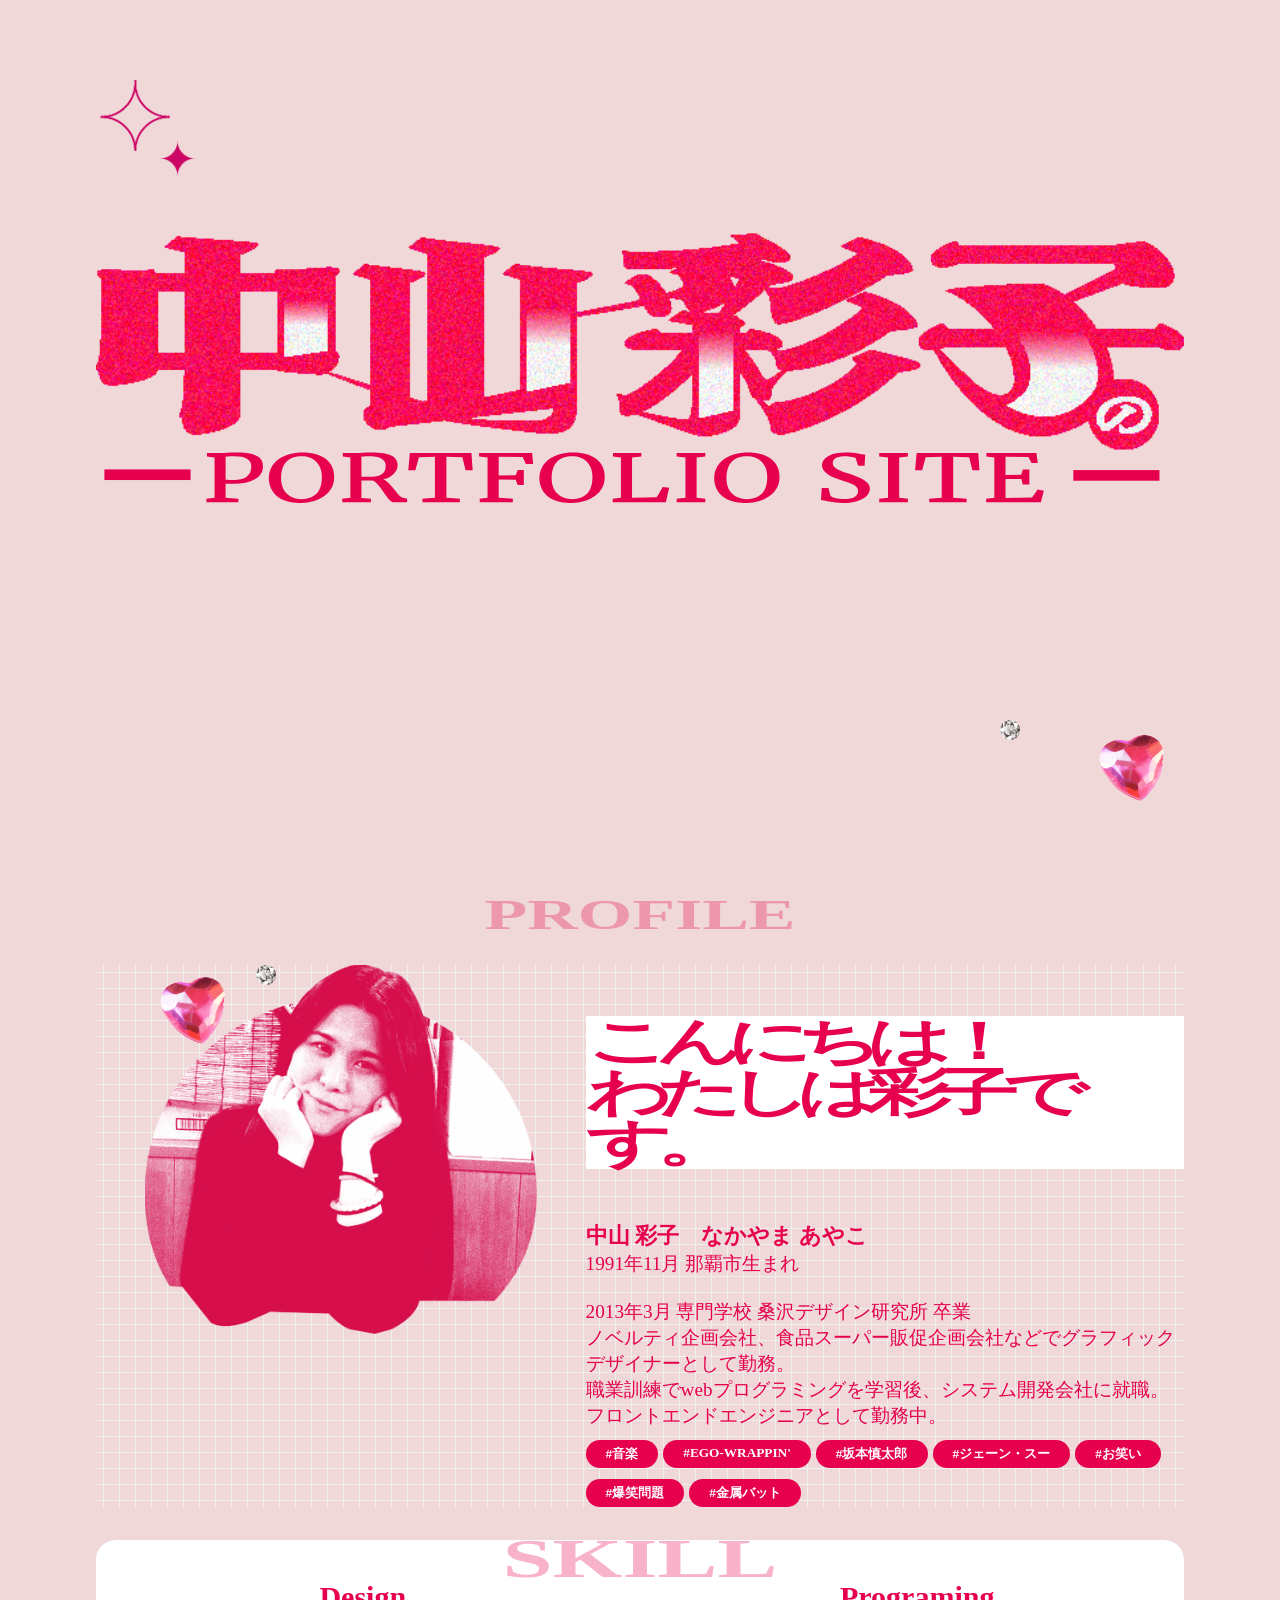
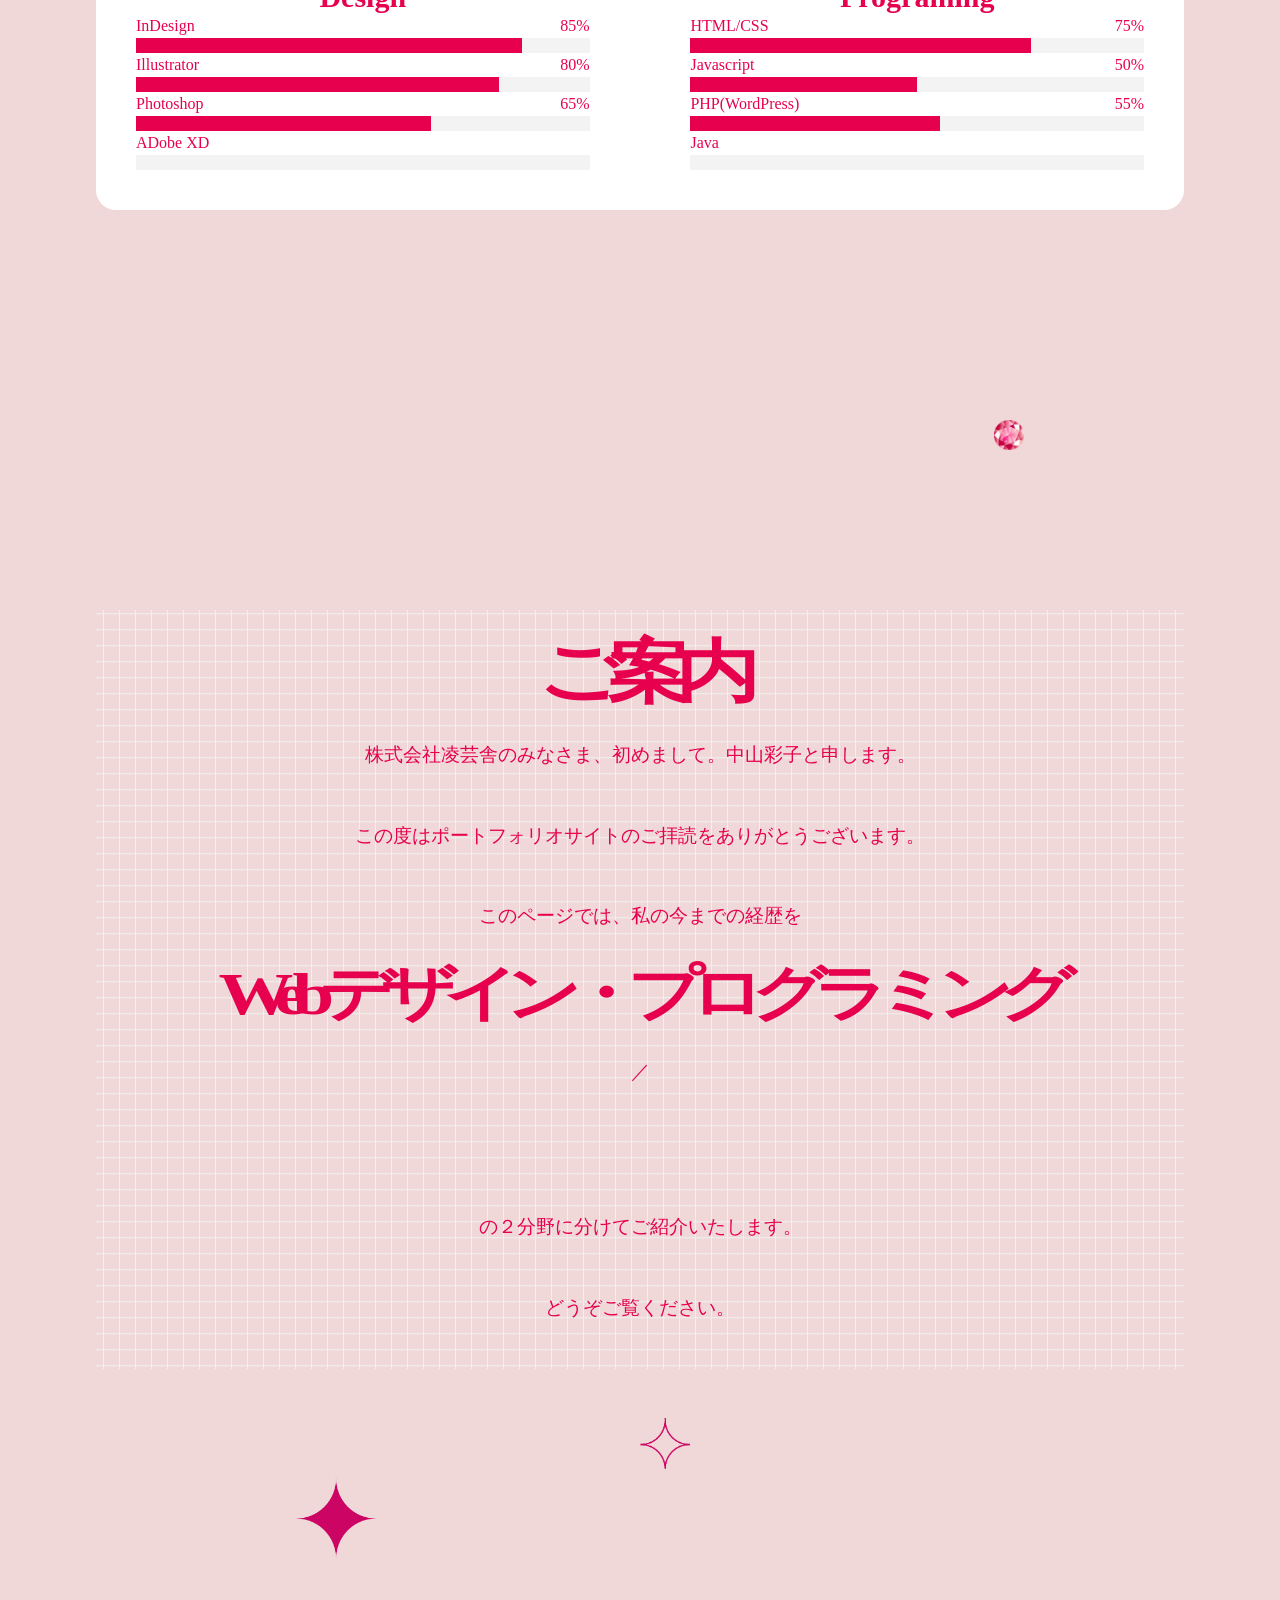
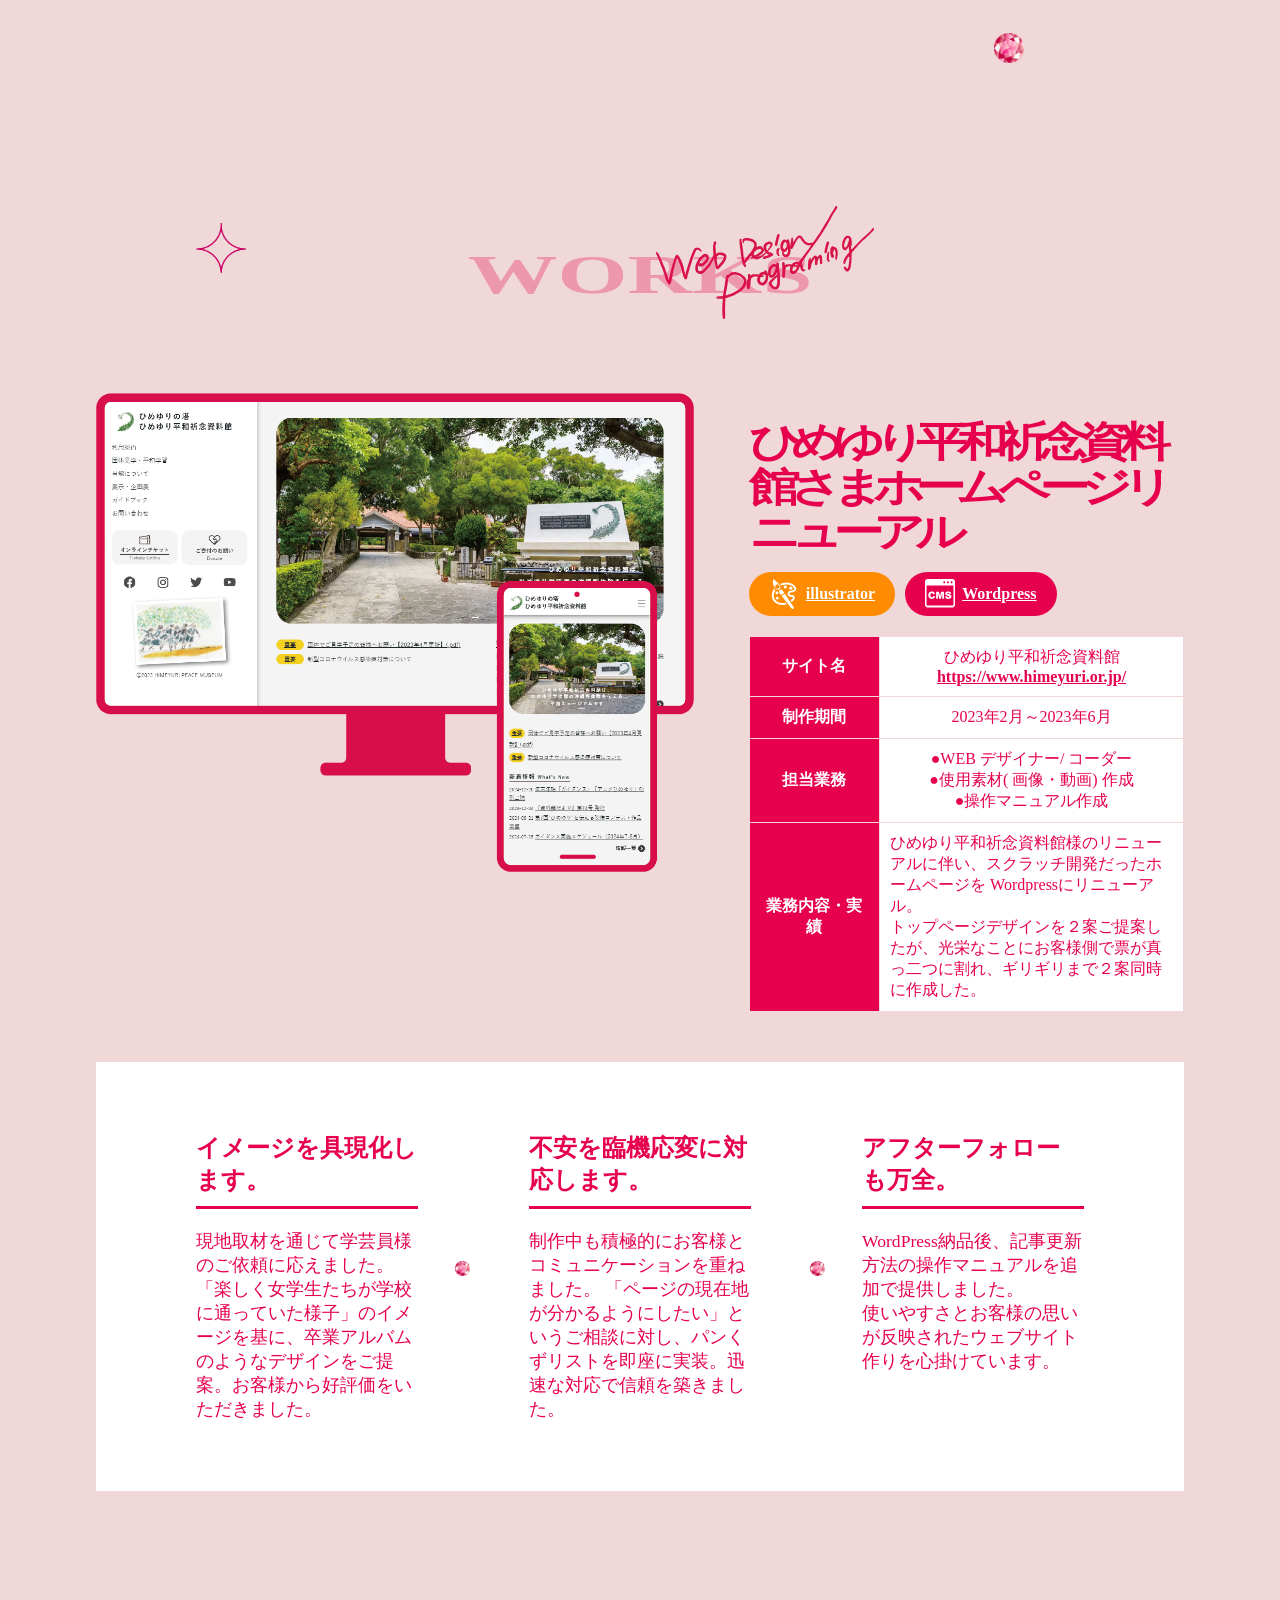
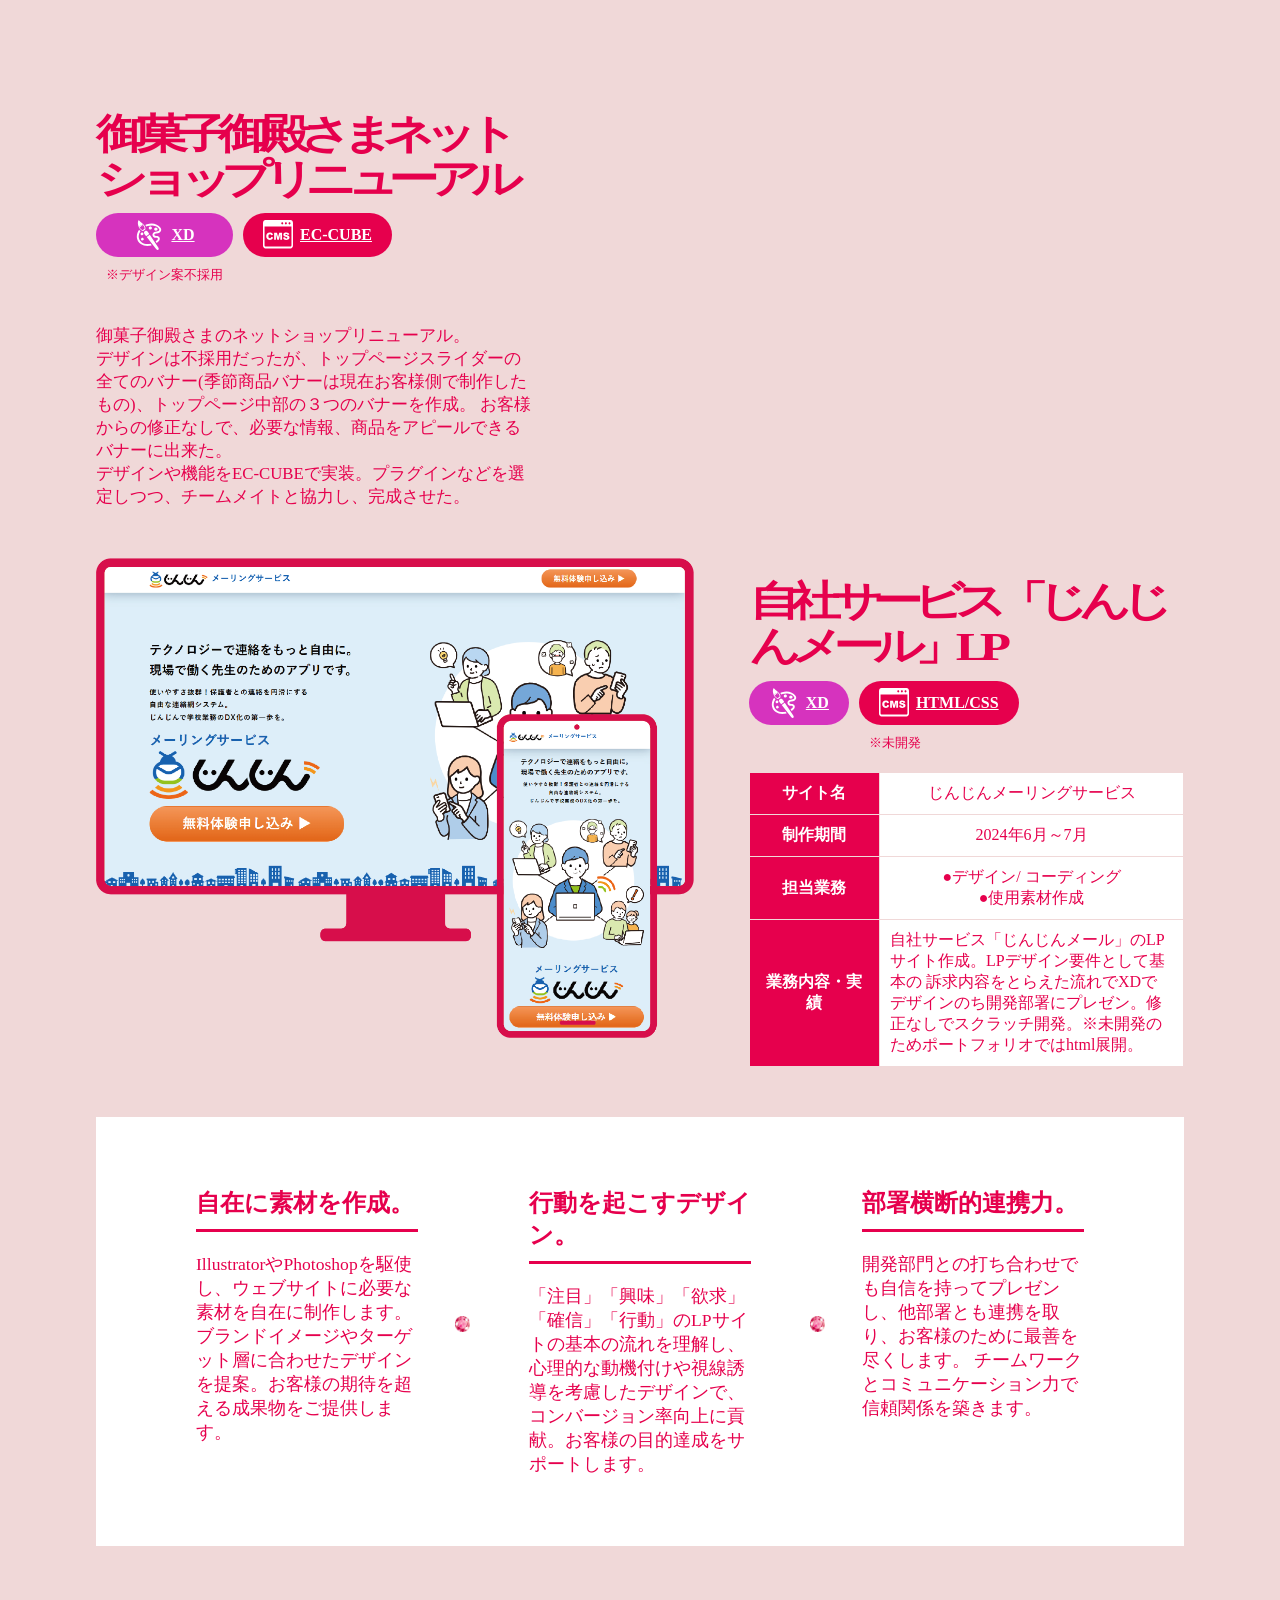
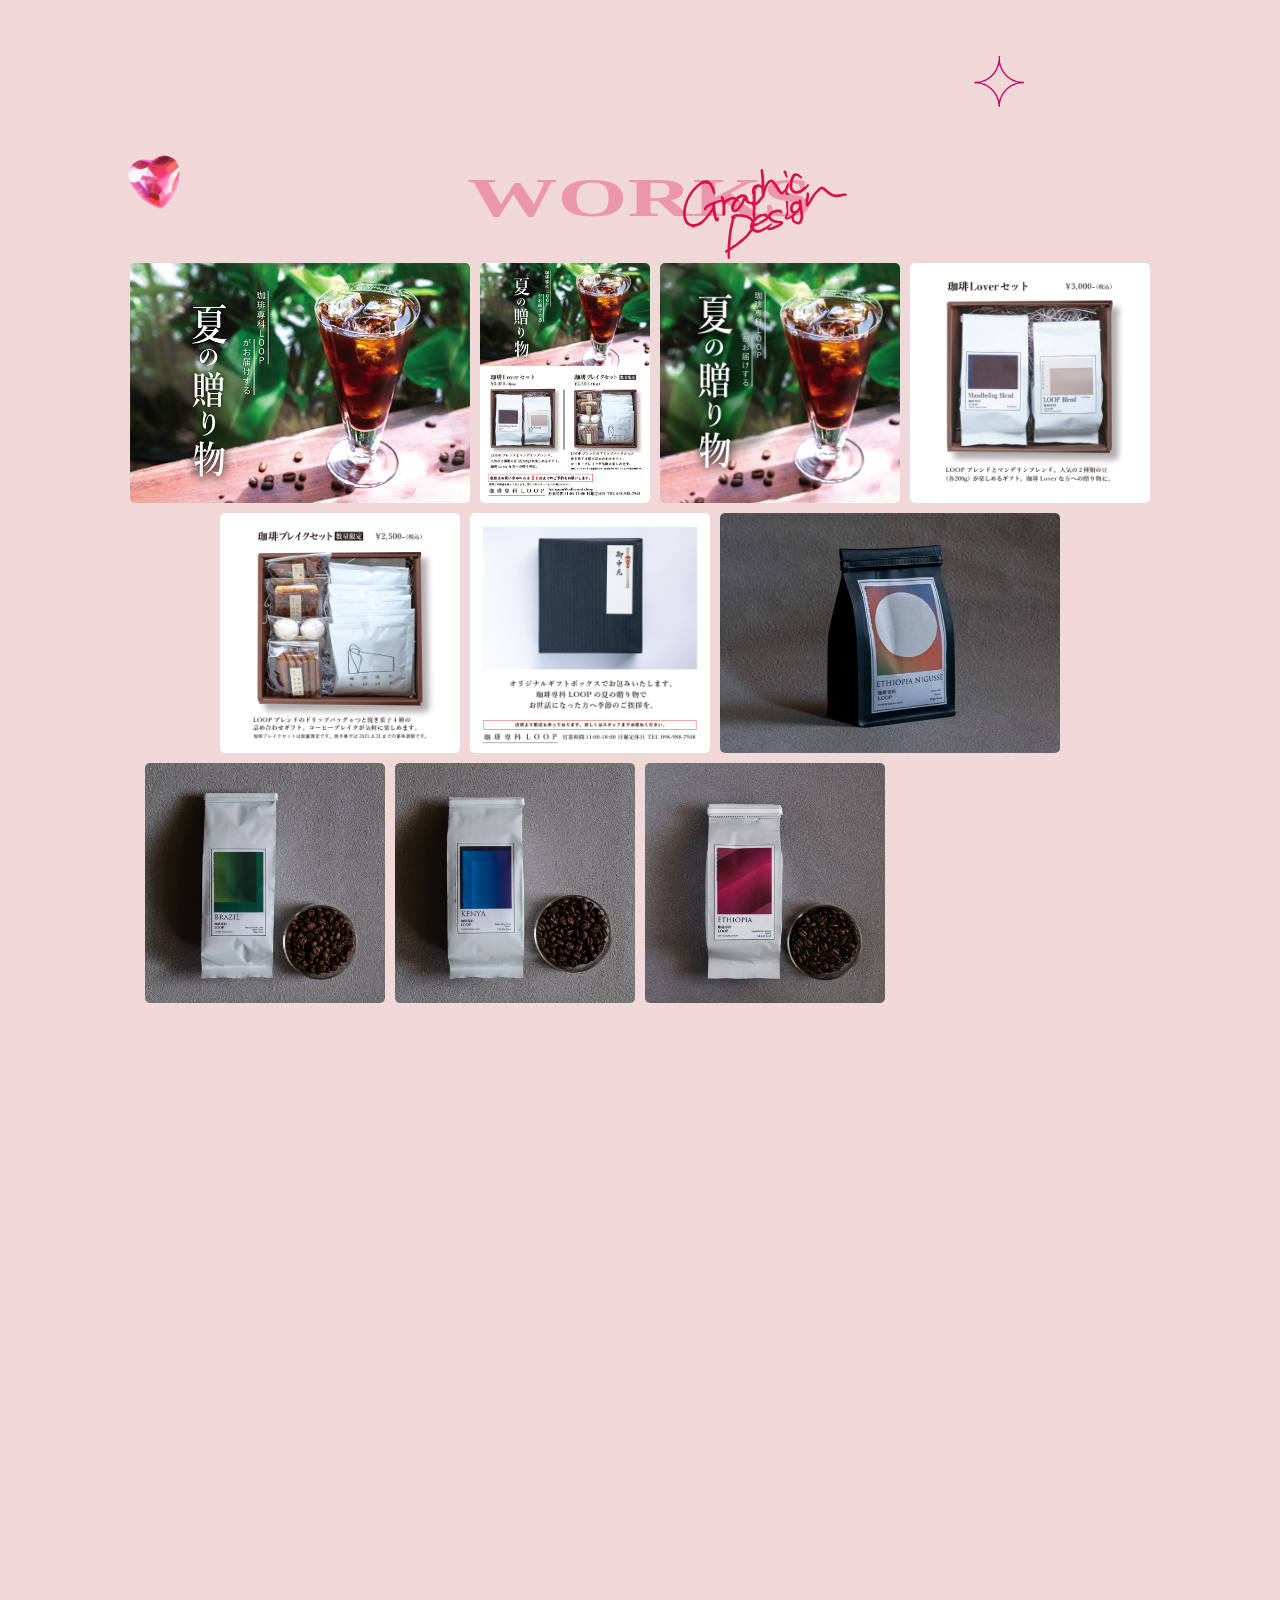
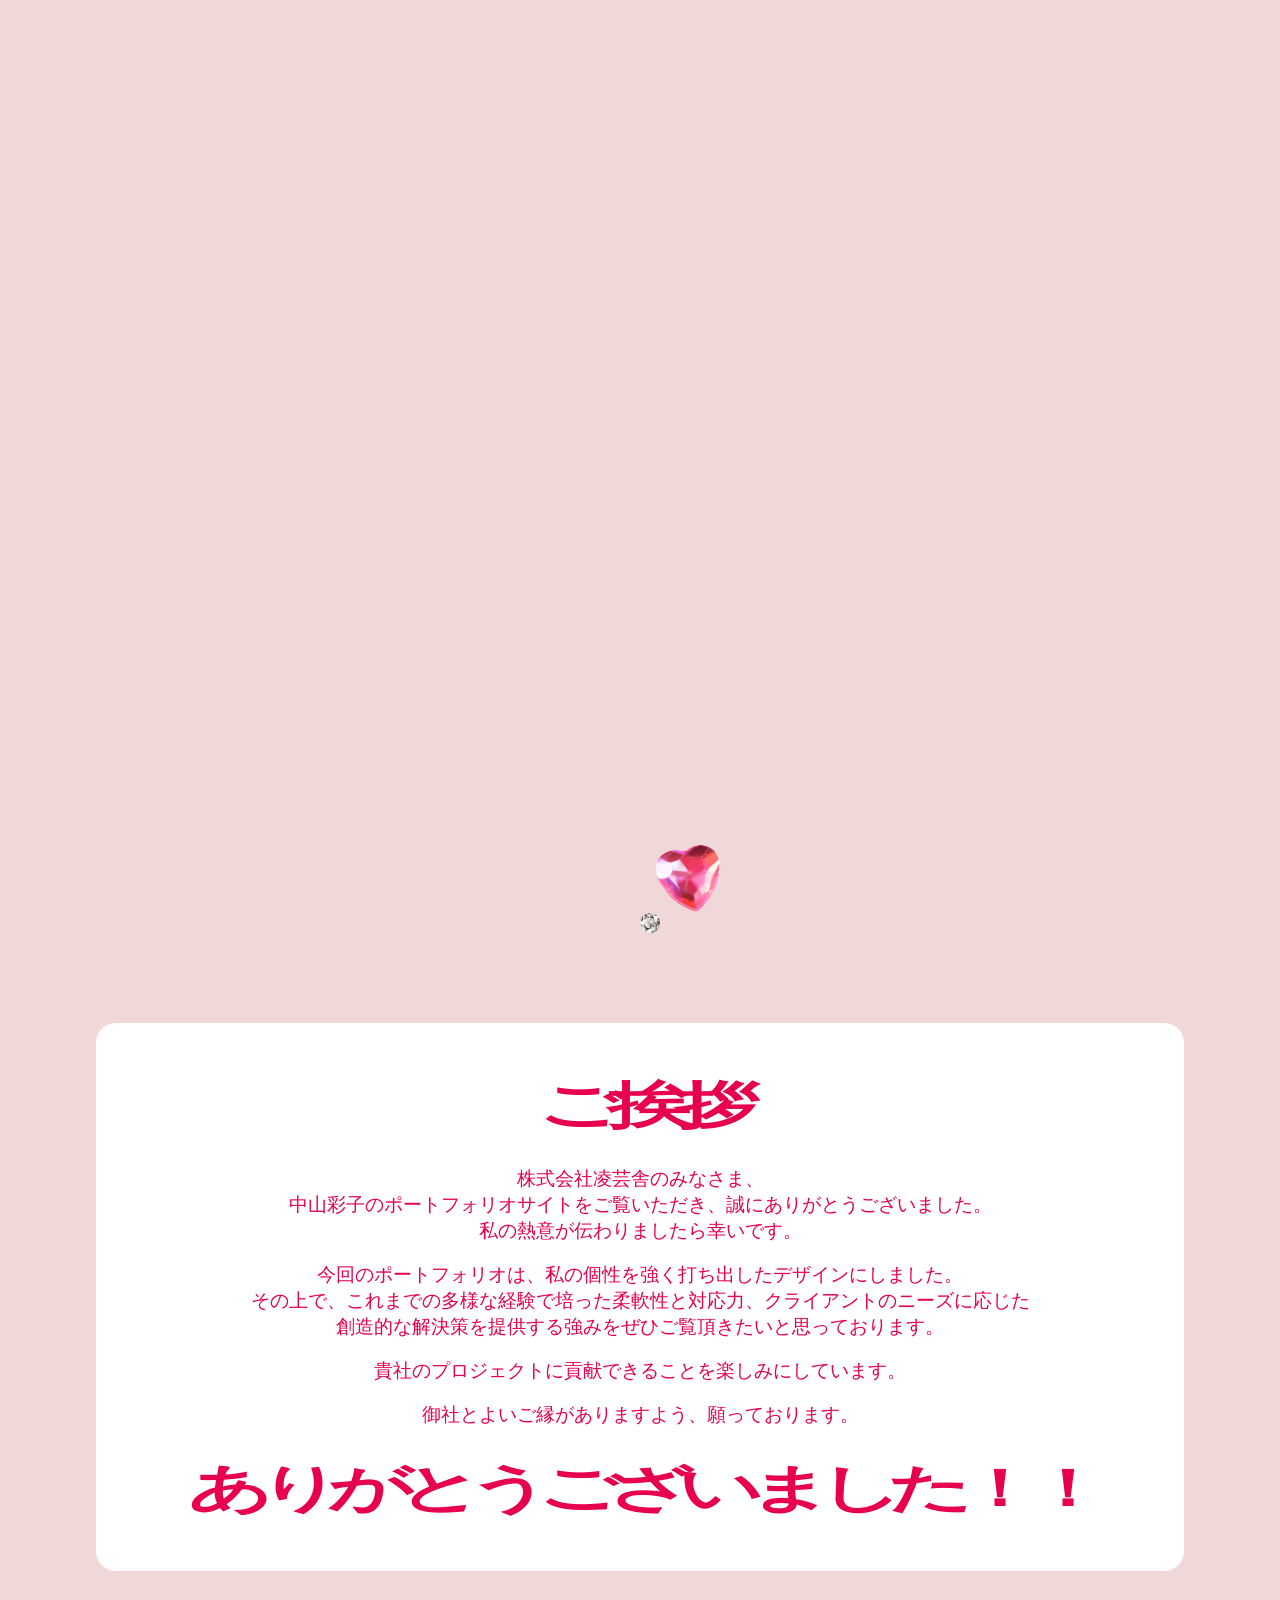
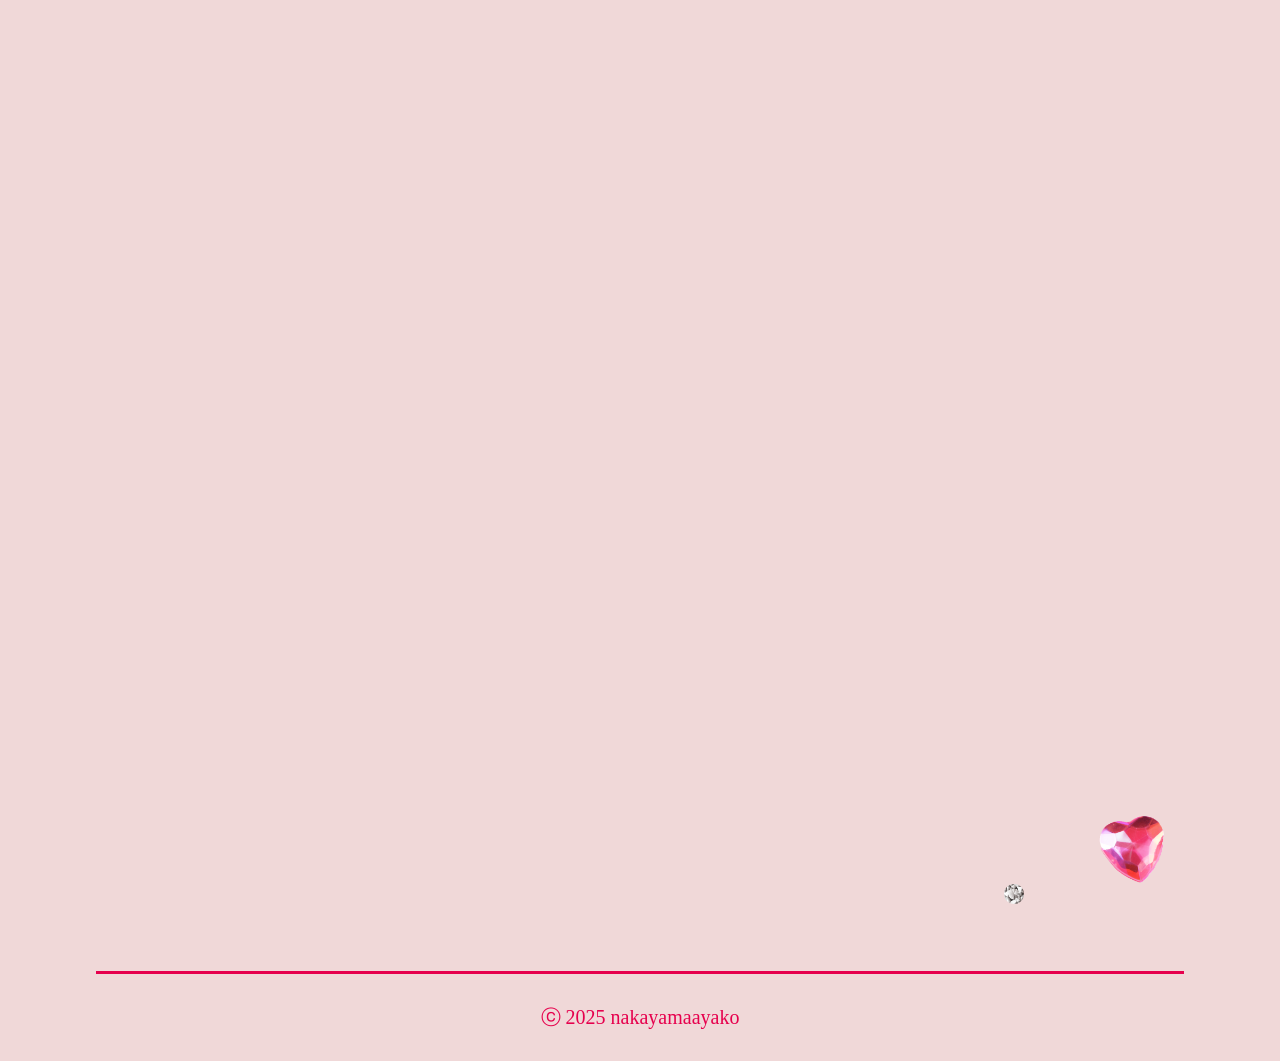
==== index.html @ b1993e31 "Merge branch 'main' of https://github.com/nakayamaayako-net/nakayamaayako-net.github.io" ====
<!DOCTYPE html>
<html lang="ja">
    <head>
        <meta charset="utf-8">
        <title>nakayamaayako's portfolio site | TOP</title>
        <meta name="viewport" content="width=device-width, initial-scale=1.0">
        <meta name="robots" content="noindex,nofollow">
        <link rel="icon" href="img/favicon.ico">
        <link rel="stylesheet" href="css/style.css">
        <link rel="stylesheet" href="https://cdn.jsdelivr.net/npm/swiper@11/swiper-bundle.min.css">
    </head>
    <body>
        <div id="hamburger" class="hamburger">
            <span style="margin-top:6px;"></span>
            <span></span>
            <span></span>
        </div>
        <nav id="menu-sp" class="menu-sp">
            <ul class="tall">
                <li>TOP</li>
                <li>経歴</li>
                <li>実績</li>
                <p>※リンク無効ですあああ</p>
            </ul>
        </nav>
        <header class="logo">
            <h1>
                <a href="index.html">
                    <img class="pc" src="img/logo.svg" alt="Logo">
                    <img class="sp" src="img/logo-sp.svg" alt="Logo SP">
                </a>
            </h1>
            
        </header>

        <main>
            <div class="top" style="display: flex; justify-content: flex-end;">
                <img class="ki4" src="img/kira-4.png" style="width: 70px; top: 80px; left: 100px;">
                <img class="ki3" src="img/kira-3.png" style="width: 35px; top: 140px; left: 160px;">
                <img class="ki1" src="img/heart.png" style="width: 100px; bottom: 90px;　transform: rotate(40deg);">
                <img class="ki2" src="img/kira-1.png" style="width: 20px; right: 260px; bottom: 160px;">
            </div>
            <div>
                <nav>
                    <ul class="menu pc">
                        <div>
                            <li>
                                <a href="https://nakayamaayako-net.github.io/nakayamaayako-net.resume.github.io/">
                                    <!-- <span class="d-top wide">トップ</span> -->
                                    <img class="d-logo" style="width:125.73px;" src="img/logo.svg" alt="Logo">
                                </a>
                            </li>
                        </div>
                        <!-- <div class="tall">
                            <li><a href="#profile">経歴</a></li>
                            <li><a href="works.html">実績</a></li>
                        </div> -->
                    </ul>
                </nav>
                <div id="profile" ></div>
            </div>
            <h3 class="wide pro" style="margin-top: 100px; font-size:70px;">PROFILE</h3>
            <div class="profile frame-in" style="margin-top: 80px;">
                <div class="pr-l" style="text-align: center;">
                    <img class="ki1" src="img/heart.png" style="width: 100px; top: 0;">
                    <img class="ki2" src="img/kira-1.png" style="width: 20px; top: 0; left: 160px;">
                    <img src="img/profile.svg" style="width: 80%;">
                </div>
                <div class="pr-r">
                    <h2 class="wide" style="background:#FFF;">こんにちは！<br>わたしは彩子です。</h2>
                    <div style="font-size: 120%;">
                        <h3>中山 彩子　なかやま あやこ</h3>
                        <p>1991年11月 那覇市生まれ</p>
                        <br>
                        <p>2013年3月 専門学校 桑沢デザイン研究所 卒業</p>
                        <p>ノベルティ企画会社、食品スーパー販促企画会社などでグラフィックデザイナーとして勤務。</p>
                        <p>職業訓練でwebプログラミングを学習後、システム開発会社に就職。
                            <br>フロントエンドエンジニアとして勤務中。</p>
                    </div>
                    <div class="tags">
                        <h5>#音楽</h5><h5>#EGO-WRAPPIN'</h5><h5>#坂本慎太郎</h5><h5>#ジェーン・スー</h5><h5>#お笑い</h5><h5>#爆笑問題</h5><h5>#金属バット</h5>
                    </div>
                </div>
            </div>
            <div class="skill frame-in">
                <h3 class="wide">SKILL</h3>
                <div class="kl-wrap">    
                    <div class="kl-l">
                        <h4>Design</h4>
                        <div class="skills" data-proficiency="85">
                            <div class="skill-info">
                              <p class="skill-name">InDesign</p>
                          
                              <p class="skill-percentage">
                                <span class="countup"></span>%
                              </p>
                            </div>
                          
                            <div class="skill-bar-container">
                              <div class="skill-bar"></div>
                            </div>
                        </div>
                        <div class="skills" data-proficiency="80">
                            <div class="skill-info">
                              <p class="skill-name">Illustrator</p>
                          
                              <p class="skill-percentage">
                                <span class="countup"></span>%
                              </p>
                            </div>
                          
                            <div class="skill-bar-container">
                              <div class="skill-bar"></div>
                            </div>
                        </div>
                        <div class="skills" data-proficiency="65">
                            <div class="skill-info">
                              <p class="skill-name">Photoshop</p>
                          
                              <p class="skill-percentage">
                                <span class="countup"></span>%
                              </p>
                            </div>
                          
                            <div class="skill-bar-container">
                              <div class="skill-bar"></div>
                            </div>
                        </div>
                        <div class="skills" data-proficiency="50">
                            <div class="skill-info">
                              <p class="skill-name">ADobe XD</p>
                          
                              <p class="skill-percentage">
                                <span class="countup"></span>%
                              </p>
                            </div>
                          
                            <div class="skill-bar-container">
                              <div class="skill-bar"></div>
                            </div>
                        </div>
                    </div>
                    <div class="kl-r">
                        <h4>Programing</h4>
                        <div class="skills" data-proficiency="75">
                            <div class="skill-info">
                              <p class="skill-name">HTML/CSS</p>
                          
                              <p class="skill-percentage">
                                <span class="countup"></span>%
                              </p>
                            </div>
                          
                            <div class="skill-bar-container">
                              <div class="skill-bar"></div>
                            </div>
                        </div>
                        <div class="skills" data-proficiency="50">
                            <div class="skill-info">
                              <p class="skill-name">Javascript</p>
                          
                              <p class="skill-percentage">
                                <span class="countup"></span>%
                              </p>
                            </div>
                          
                            <div class="skill-bar-container">
                              <div class="skill-bar"></div>
                            </div>
                        </div>
                        <div class="skills" data-proficiency="55">
                            <div class="skill-info">
                              <p class="skill-name">PHP(WordPress)</p>
                          
                              <p class="skill-percentage">
                                <span class="countup"></span>%
                              </p>
                            </div>
                          
                            <div class="skill-bar-container">
                              <div class="skill-bar"></div>
                            </div>
                        </div>
                        <div class="skills" data-proficiency="40">
                            <div class="skill-info">
                              <p class="skill-name">Java</p>
                          
                              <p class="skill-percentage">
                                <span class="countup"></span>%
                              </p>
                            </div>
                          
                            <div class="skill-bar-container">
                              <div class="skill-bar"></div>
                            </div>
                        </div>
                    </div>
                </div>
            </div>

            

            <div id="hello" class="hello frame-in" style="margin-bottom: 800px;">
              <img class="ki4" src="img/kira-4.png" style="width: 50px; bottom: -100px;">
              <img class="ki3" src="img/kira-3.png" style="width: 80px; bottom: -190px; left: 200px;">
              <img class="ki2" src="img/kira-2.png" style="width: 30px; top: -190px; right: 160px;">
              
                <h2 class="wide frame-in" style="transform: scale(1, 0.8);">ご案内</h2>
                <div class="frame-in">
                  <p>株式会社凌芸舎のみなさま、初めまして。中山彩子と申します。</p>
                  <p>この度はポートフォリオサイトのご拝読をありがとうございます。</p>
                </div>
                  <p>このページでは、私の今までの経歴を</p>

                  <h2 class="wide mini frame-in" style="transform: scale(1, 0.8);">Webデザイン・プログラミング</h2>
                <p>／</p>
                  <h2 class="wide mini frame-in" style="transform: scale(1, 0.8);">グラフィックデザイン</h2>
                <p>の２分野に分けてご紹介いたします。</p>
                <p></p>どうぞご覧ください。</p>
            </div>

            <iframe width="1920" height="1080" src="https://xd.adobe.com/embed/d6a602dd-3897-441b-ae93-aa86c4a50443-83f5/" frameborder="0" allowfullscreen></iframe>

            
            <div id="works" class="works">
              <div class="frame-in" style="text-align: center;">
                <img class="ki4" src="img/kira-4.png" style="width: 50px; top: 0; left: 100px;">
                <img class="ki2" src="img/kira-2.png" style="width: 30px; top: -190px; right: 160px;">
                  <h3 class="wide">WORKS</h3>
                  <img class="cat1" style="margin-top: -50px; margin-left: 250px; width: 20%;" src="img/cat-1.svg">
              </div>

                      <div class="tab__panel">
                        <div class="tab__panel-box tab__panel-box001 is-show" data-panel="01" style="margin-top:70px;">
                          <a href="https://www.himeyuri.or.jp/" target="_blank" class=""><img src="img/works1.png"></a>
                          <div class="tab__panel-text frame-in">
                            
                            <div class="w-cat-wrap">
                              <h4>ひめゆり平和祈念資料館さま<br class="sp">ホームページリニューアル</h4>
                              <div style="margin-bottom:20px;">
                                <div style="margin-right: 10px;">
<!--                                   <p>デザイン</p> -->
                                  <a href="img/himeyuri_nakayama.pdf" class="w-cat des ils" target="_blank"><img src="img/design.svg" style="width: 30px;">illustrator</a>
                                </div>
                                <div>
<!--                                   <p>CMS</p> -->
                                  <a href="https://www.himeyuri.or.jp/" target="_blank" class="w-cat cms wor"><img src="img/cms.svg" style="width: 30px;">Wordpress</a>
                                </div>
                              </div>
                            </div>
                              <table>
                                <tr>
                                  <th>サイト名</th>
                                  <td>ひめゆり平和祈念資料館<br><a href="https://www.himeyuri.or.jp/">https://www.himeyuri.or.jp/</a></td>
                                </tr>
                                <tr>
                                  <th>制作期間</th>
                                  <td>2023年2月～2023年6月</td>
                                </tr>
                                <tr>
                                  <th>担当業務</th>
                                  <td>●WEB デザイナー/ コーダー<br>
                                  ●使用素材( 画像・動画) 作成<br>
                                      ●操作マニュアル作成
                                  </td>
                                </tr>
                                <tr>
                                  <th>業務内容・実績</th>
                                  <td style="text-align: left;">ひめゆり平和祈念資料館様のリニューアルに伴い、スクラッチ開発だったホームページを
                                    Wordpressにリニューアル。<br>
                                    トップページデザインを２案ご提案したが、光栄なことにお客様側で票が真っ二つに割れ、ギリギリまで２案同時に作成した。
                                  </td>
                                </tr>
                              </table>
                          </div>
                        </div>
                        <div class="works-boxies">
                          <div class="works-box">
                            <!-- <video src="img/himeyuri-mv.mp4" style="width: 100%;" controls></video> -->
                            <h5>イメージを具現化します。</h5>
                            <p>現地取材を通じて学芸員様のご依頼に応えました。
                                「楽しく女学生たちが学校に通っていた様子」のイメージを基に、卒業アルバムのようなデザインをご提案。お客様から好評価をいただきました。
                          </div>
                          <img src="img/kira-2.png" class="kira-1">
                          <div class="works-box">
                            <!-- <img src="img/box-img1.png"> -->
                            <h5>不安を臨機応変に対応します。</h5>
                            <p>制作中も積極的にお客様とコミュニケーションを重ねました。
                                「ページの現在地が分かるようにしたい」というご相談に対し、パンくずリストを即座に実装。迅速な対応で信頼を築きました。
                          </p>
                          </div>
                          <img src="img/kira-2.png" class="kira-2">
                          <div class="works-box">
                            <!-- <img src="img/box-img1.png"> -->
                            <h5>アフターフォローも万全。</h5>
                            <p>WordPress納品後、記事更新方法の操作マニュアルを追加で提供しました。<br>
                                使いやすさとお客様の思いが反映されたウェブサイト作りを心掛けています。
                            </p>
                          </div>
                        </div>
                        <div class="tab__panel-box tab__panel-box002 is-show" data-panel="02">
                            <a href="https://okashigoten.com/" target="_blank" class="sp">
                          <img src="img/works2.png"></a>
                          
                          <div class="tab__panel-text frame-in">
                            
                            <div class="w-cat-wrap">
                              <h4>御菓子御殿さま<br class="sp">ネットショップリニューアル</h4>
                              <div>
                                <div style="margin:0 10px 20px 0;">
<!--                                   <p>デザイン<p> -->
                                  <a href="https://xd.adobe.com/view/3bd0db4d-5744-4664-be9d-ddfa6fc7b97e-6e83/" target="_blank" class="w-cat des xd"><img src="img/design.svg" style="width: 30px;">XD</a>
                                  <p style="font-size: 80%;">※デザイン案不採用</p>
                                </div>
                                <div>
<!--                                   <p>CMS</p> -->
                                  <a href="https://okashigoten.com/" target="_blank" class="w-cat cms wor"><img src="img/cms.svg" style="width: 30px;">EC-CUBE</a>
                                </div>
                              </div>
                            </div>
                            <p>御菓子御殿さまのネットショップリニューアル。
                              <br>
                              デザインは不採用だったが、トップページスライダーの全てのバナー(季節商品バナーは現在お客様側で制作したもの)、トップページ中部の３つのバナーを作成。
                                お客様からの修正なしで、必要な情報、商品をアピールできるバナーに出来た。
                              <br>
                              デザインや機能をEC-CUBEで実装。プラグインなどを選定しつつ、チームメイトと協力し、完成させた。                            
                            </p>
                          </div>
                        </div>
                        <div class="tab__panel-box tab__panel-box003 is-show" data-panel="03">
                          <a href="jinjin/index.html" target="_blank" class="">
                            <img src="img/works3.png"></a>
                          <div class="tab__panel-text frame-in">
                            
                            <div class="w-cat-wrap">
                              <h4>自社サービス<br class="sp">「じんじんメール」LP</h4>
                              <div>
                                <div style="margin:0 10px 20px 0;">
<!--                                   <p>デザイン</p> -->
                                  <a href="https://xd.adobe.com/view/45690cec-bfb8-4bce-92ba-1916311e1e9b-103a/" target="_blank" class="w-cat des xd"><img src="img/design.svg" style="width: 30px;">XD</a>
                                </div>
                                <div>
<!--                                   <p>CMS</p> -->
                                  <a href="jinjin/index.html" target="_blank" class="w-cat cms wor"><img src="img/cms.svg" style="width: 30px;">HTML/CSS</a>
                                  <p style="font-size: 80%;">※未開発</p>
                                </div>
                              </div>
                            </div>
                            <table>
                                <tr>
                                  <th>サイト名</th>
                                  <td>じんじんメーリングサービス</td>
                                </tr>
                                <tr>
                                  <th>制作期間</th>
                                  <td>2024年6月～7月</td>
                                </tr>
                                <tr>
                                  <th>担当業務</th>
                                  <td>●デザイン/ コーディング　<br>●使用素材作成</td>
                                </tr>
                                <tr>
                                  <th>業務内容・実績</th>
                                  <td style="text-align: left;">自社サービス「じんじんメール」のLPサイト作成。LPデザイン要件として基本の
                                      訴求内容をとらえた流れでXDでデザインのち開発部署にプレゼン。修正なしでスクラッチ開発。※未開発のためポートフォリオではhtml展開。</td>
                                </tr>
                              </table>
                          </div>
                        </div>
                        <div class="works-boxies">
                          <div class="works-box">
                            <!-- <video src="img/himeyuri-mv.mp4" style="width: 100%;" controls></video> -->
                            <h5>自在に素材を作成。</h5>
                            <p>IllustratorやPhotoshopを駆使し、ウェブサイトに必要な素材を自在に制作します。<br>
                                ブランドイメージやターゲット層に合わせたデザインを提案。お客様の期待を超える成果物をご提供します。</p>
                          </div>
                          <img src="img/kira-2.png" class="kira-1">
                          <div class="works-box">
                            <!-- <img src="img/box-img1.png"> -->
                            <h5>行動を起こすデザイン。</h5>
                            <p>「注目」「興味」「欲求」「確信」「行動」のLPサイトの基本の流れを理解し、心理的な動機付けや視線誘導を考慮したデザインで、コンバージョン率向上に貢献。お客様の目的達成をサポートします。
                          </p>
                          </div>
                          <img src="img/kira-2.png" class="kira-2">
                          <div class="works-box">
                            <!-- <img src="img/box-img1.png"> -->
                            <h5>部署横断的連携力。</h5>
                            <p>開発部門との打ち合わせでも自信を持ってプレゼンし、他部署とも連携を取り、お客様のために最善を尽くします。
                                チームワークとコミュニケーション力で信頼関係を築きます。
                            </p>
                          </div>
                        </div>
                      </div>
                    </div>


                <div class="works frame-in" style="text-align: center;">
                  <img class="ki1" src="img/heart.png" style="width: 80px; left: 20px;">
                  <img class="ki4" src="img/kira-4.png" style="width: 50px; top: -90px; right: 160px;">
                  <h3 class="wide">WORKS</h3>
                  <img class="cat2" style="margin-top: -10px; margin-left: 250px; width: 15%;" src="img/cat-2.svg">
                </div>


            <div class="gr-wrap">
            <div class="gallery">
                <img src="img/works4-1.jpg" alt="珈琲専科LOOP夏ギフトビジュアル1" data-caption="沖縄県沖縄市にある喫茶店「珈琲専科LOOP」様の2021年の夏ギフトのビジュアルを作成。例年より予定販売数を早く売り上げた。">
                <img src="img/works4-2.jpg" alt="珈琲専科LOOP夏ギフトビジュアル2" data-caption="「珈琲専科LOOP」様の2021年の夏ギフトA4POP">
                <img src="img/works4-3.jpg" alt="珈琲専科LOOP夏ギフトビジュアル3" data-caption="「珈琲専科LOOP」様の2021年の夏ギフトInstagram画像①">
                <img src="img/works4-4.jpg" alt="珈琲専科LOOP夏ギフトビジュアル4" data-caption="「珈琲専科LOOP」様の2021年の夏ギフトInstagram画像②">
                <img src="img/works4-5.jpg" alt="珈琲専科LOOP夏ギフトビジュアル5" data-caption="「珈琲専科LOOP」様の2021年の夏ギフトInstagram画像③">
                <img src="img/works4-6.jpg" alt="珈琲専科LOOP夏ギフトビジュアル6" data-caption="「珈琲専科LOOP」様の2021年の夏ギフトInstagram画像④">
                <img src="img/works5-1.jpg" alt="珈琲専科LOOPコーヒーパッケージ1" data-caption="沖縄県沖縄市にある喫茶店「珈琲専科LOOP」様のコーヒーパッケージラベルを制作。バリスタからフレーバーのイメージを聞き取り、カラーでイメージを作成。やや高価なコーヒー豆の売り上げにも貢献した。">
<!--                 <img src="img/works5-2.jpg" alt="珈琲専科LOOPコーヒーパッケージ2"> -->
                <img src="img/works5-3.jpg" alt="珈琲専科LOOPコーヒーパッケージ3" data-caption="「珈琲専科LOOP」様のコーヒーパッケージ②">
                <img src="img/works5-4.jpg" alt="珈琲専科LOOPコーヒーパッケージ4" data-caption="「珈琲専科LOOP」様のコーヒーパッケージ③">
                <img src="img/works5-5.jpg" alt="珈琲専科LOOPコーヒーパッケージ5" data-caption="「珈琲専科LOOP」様のコーヒーパッケージ④">
                <img src="img/works5-6.jpg" alt="珈琲専科LOOPコーヒーパッケージ6" data-caption="「珈琲専科LOOP」様のコーヒーパッケージ⑤">
                <img src="img/works5-7.jpg" alt="珈琲専科LOOPコーヒーパッケージ7" data-caption="「珈琲専科LOOP」様のコーヒーパッケージ⑥">
                <img src="img/works5-8.jpg" alt="珈琲専科LOOPコーヒーパッケージ8" data-caption="「珈琲専科LOOP」様のコーヒーパッケージ⑦">
                <img src="img/works6-1.jpg" alt="酒と炭焼きんべゑ宴会メニュー1" data-caption="沖縄県那覇市の居酒屋「酒と炭焼きんべゑ」様の宴会メニュー。写真加工などもすべて担当。好評につき毎年の宴会メニュー制作を継続中。">
                <img src="img/works6-2.jpg" alt="酒と炭焼きんべゑ宴会メニュー2" data-caption="「酒と炭焼きんべゑ」様の宴会メニューInstagram画像①">
                <img src="img/works6-3.jpg" alt="酒と炭焼きんべゑ宴会メニュー3" data-caption="「酒と炭焼きんべゑ」様の宴会メニュー②">
                <img src="img/works6-4.jpg" alt="酒と炭焼きんべゑ宴会メニュー4" data-caption="「酒と炭焼きんべゑ」様の宴会メニューInstagram画像②">
                <img src="img/works6-5.jpg" alt="酒と炭焼きんべゑ雨の日A4POP" data-caption="「酒と炭焼きんべゑ」雨の日A4POP">
                <img src="img/works6-6.jpg" alt="酒と炭焼きんべゑランチA4チラシ" data-caption="「酒と炭焼きんべゑ」ランチA4チラシ">
                <img src="img/works6-7.jpg" alt="酒と炭焼きんべゑ宴会メニュー5" data-caption="「酒と炭焼きんべゑ」宴会メニュー">
                <img src="img/works6-8.jpg" alt="酒と炭焼きんべゑ宴会メニュー6" data-caption="「酒と炭焼きんべゑ」宴会メニュー">
                <img src="img/works7-1.jpg" alt="エコス様春メニューカタログ1" data-caption="エコス様春メニューカタログ1">
                <img src="img/works7-2.jpg" alt="エコス様春メニューカタログ2" data-caption="エコス様春メニューカタログ1">
                <img src="img/works7-3.jpg" alt="エコス様春メニューカタログ3※ボツ" data-caption="エコス様春メニューカタログ※ボツ">
                <img src="img/works7-4.jpg" alt="サンエー様食品A4POP1" data-caption="サンエー様食品A4POP1">
                <img src="img/works7-5.jpg" alt="サンエー様食品A4POP2" data-caption="サンエー様食品A4POP2">
                <img src="img/works7-6.jpg" alt="サンエー様食品A4POP3" data-caption="サンエー様食品A4POP3">
                <img src="img/works7-7.jpg" alt="サンエー様食品B6POP1" data-caption="サンエー様食品B6POP1">
                <img src="img/works7-8.jpg" alt="サンエー様コーナーPOP" data-caption="サンエー様コーナーPOP">
                
                
            </div>
            <div class="modal" id="modal">
                <button class="arrow prev" id="prev">&#10094;</button>
                <img id="modalImage" src="" alt="">
                <p class="caption" id="caption"></p>
                <button class="arrow next" id="next">&#10095;</button>
            </div>
            </div>


            
            <div class="thanks frame-in">
              <img class="ki1" src="img/heart.png" style="width: 100px; top: -190px;">
              <img class="ki2" src="img/kira-1.png" style="width: 20px; top: -110px;">
                <h2 class="wide">ご挨拶</h2>
                <br>
                <p>株式会社凌芸舎のみなさま、</p>
                <p>中山彩子のポートフォリオサイトをご覧いただき、誠にありがとうございました。</p>
                <p>私の熱意が伝わりましたら幸いです。</p>
                <br>
                <p>今回のポートフォリオは、私の個性を強く打ち出したデザインにしました。<br>
                  その上で、これまでの多様な経験で培った柔軟性と対応力、クライアントのニーズに応じた<br>創造的な解決策を提供する強みをぜひご覧頂きたいと思っております。<br>
                </p>
                <br>
                <p>貴社のプロジェクトに貢献できることを楽しみにしています。</p>
                <br>
                <p>御社とよいご縁がありますよう、願っております。</p>
                <br>
                <h2 class="wide">ありがとうございました！！</h2>
            </div>
        </main>
        <footer>
            <img class="ki1" src="img/heart.png" style="width: 100px; top: -170px; right: 0">
            <img class="ki2" src="img/kira-1.png" style="width: 20px; top: -90px; right: 160px;">
            <p>ⓒ 2025 nakayamaayako</p>
        </footer>
        <script src="https://cdn.jsdelivr.net/npm/swiper@11/swiper-bundle.min.js"></script>
        <script type="text/javascript" src="js/script.js" defer></script>
    </body>
</html>
---- css/style.css ----
@charset "UTF-8";

* {
    padding: 0;
    margin: 0;
    box-sizing: border-box;
    font-family: 'Calisto MT', -apple-system, Segoe UI, Helvetica Neue, Hiragino Kaku Gothic ProN, "メイリオ", meiryo, sans-serif;
    font-family: 'Noto Serif JP', serif;
}

.profile,
.hello {
    background-image: linear-gradient(0deg, transparent calc(100% - 1px), #f0f0f0 calc(100% - 1px)),
        linear-gradient(90deg, transparent calc(100% - 1px), #f0f0f0 calc(100% - 1px));
    background-size: 16px 16px;
    background-repeat: repeat;
    background-position: center center;
}

html,
body {
    /* height: auto;
    width: 100%; */
    margin: 0 auto;
    scroll-behavior: smooth;
    background: #f0d8d8;
    color: #e6004d;
    animation: fadein 1s forwards;

}

@keyframes fadein {
    0% {
        opacity: 0.5
    }

    100% {
        opacity: 1
    }
}

body {
    width: 85%;
    max-width: 1600px;
    margin: 0 auto;
    height: 100%;
}

li {
    list-style: none;
}

a {
    color: #e6004d;
    font-weight: bold;
    /* text-decoration: none; */
}

header {
    display: inline-block;
    width: 85%;
    max-width: 1600px;
    position: fixed;
    padding-top: 220px;
    /* padding-left: 20px; */
}

/* .logo{
    transition: 0.5s;
} */
.logo h1 {
    width: 100%;
}

.logo.to-top {
    width: 10%;
    padding-top: 23px;
    /* padding-left: 20px; */
    z-index: 11;
    transition: 0.5s;
}

.logo.to-top img {
    width: 125.73px;
}

.menu {
    position: relative;
    /* 初期状態では通常のフローに従う */
    /* transition: position 0.5s ease, top 0.5s ease; */
    /* background: #f0d8d8; */
}

.menu.to-top {
    width: 85%;
    margin: 23px auto 0 auto;
    position: fixed;
    top: 0;
    left: 0;
    right: 0;
    z-index: 10;
}

.menu.to-top li .d-top,
.logo.d-none {
    display: none;
}

header img {
    /* height: 100%; */
}

header,
nav ul {
    display: flex;
    justify-content: space-between;
    align-items: center;
}

nav ul {
    /* justify-content: space-around; */
    width: 100%;
    max-width: 1600px;
    font-size: 30px;
    /* border-top: 3px #e6004d solid;
    border-bottom: 3px #e6004d solid;
    padding: 10px 20px; */
}

.menu div {
    display: flex;
}

/* .menu div:nth-child(2){
    width: 20%;
    justify-content: space-between;
} */
/* ハンバーガーメニューアイコン */
.hamburger {
    display: none;
    /* PC画面では非表示 */
    margin: 40px;
    right: 0;
    cursor: pointer;
    flex-direction: column;
    justify-content: space-around;
    width: 90px;
    height: 30px;
    z-index: 20;
}

.hamburger span {
    display: block;
    background: #e6004d;
    height: 3px;
    width: 100%;
    border-radius: 5px;
    transition: all 0.3s;
}

.hamburger.active span:nth-child(1) {
    transform: rotate(45deg) translate(5px, 5px);
}

.hamburger.active span:nth-child(2) {
    opacity: 0;
}

.hamburger.active span:nth-child(3) {
    transform: rotate(-45deg) translate(5px, -5px);
}

/* ハンバーガーメニューのスタイル */
.menu-sp {
    display: none;
    /* 初期状態では非表示 */
    position: fixed;
    top: 0;
    right: 0;
    width: 100%;
    height: 100%;
    background: #f0d8d8;
    z-index: 15;
    flex-direction: column;
    align-items: center;
    justify-content: center;
}

.menu-sp.active {
    display: flex;
}

.menu-sp ul {
    list-style: none;
    text-align: center;
}

.menu-sp li {
    margin: 20px 0;
}

.menu-sp a {
    /* text-decoration: none; */
    color: #e6004d;
    font-size: 24px;
}

.menu .wide li {
    font-size: 30px;
}

.d-logo {
    display: none;
}

.to-top .d-logo {
    display: block;
}

.top {
    height: calc(100vh - 125px);
    padding-top: 400px;
    text-align: right;
}

.top h2 {
    font-size: 22px;
    padding: 10px;
}

.profile,
.kl-wrap {
    display: flex;
    justify-content: space-between;
    background-color: #f0d8d8;
}

.profile,
.hello,
footer {
    position: relative;
}

.ki1,
.ki2,
.ki3,
.ki4 {
    position: absolute;
}

.profile,
.works,
.hello,
.thanks {
    width: 100%;
    margin-top: 170px;
    background-color: #f0d8d8;
    /* height: 1800px; */
}

.works-main div {
    padding-top: 150px;
    height: 1800px;
}

.wide {
    transform: scale(1, 0.6);
}

.tall {
    transform: scale(1.7, 1);
}

.tall li {
    margin-right: 30px;
}

.pr-l,
.kl-l,
.kl-r {
    width: 45%;
}

.pr-r {
    width: 55%;
}

/* .works-main{
    padding-top: 150px;
    height: 2000px;
} */
.profile h2,
.works h2,
.thanks h2,
.works-main h2 {
    font-size: 50px;
    /* padding-left: 40px; */
}

.pr-r .wide,
.thanks .wide,
.hello .wide {
    font-size: 85px;
    line-height: 1em;
    letter-spacing: -0.2em;
    font-weight: bold;
}

.skill {
    position: relative;
    text-align: center;
    margin-bottom: 400px;
}

.skill h3,
.works h3,
.wide.pro {
    font-size: 90px;
    opacity: 0.3;
    margin-bottom: -70px;
    text-align: center;
}

.hello {
    padding: 20px 0;
    font-size: 120%;
    line-height: 4.2em;
}

.hello .wide.mini {
    font-size: 390%;
}

.tab__panel-text h4 {
    font-size: 320%;
    /*     font-family: Noto Sans JP , Source Han San , 源ノ角ゴシック; */
    transform: scale(1, 0.8);
    letter-spacing: -0.2em;
    font-weight: bold;
    line-height: 1.1;
}

.works img {
    width: 100%;
    /* border: 2px solid; */
}

.kl-wrap,
.thanks {
    background-color: #FFF;
    border-radius: 20px;
    padding: 40px;
}

.kl-wrap h4 {
    font-size: 30px;
}

.tags {
    display: flex;
    flex-wrap: wrap;
}

.tags h5 {
    color: #FFF;
    font-weight: bold;
    background: #e6004d;
    padding: 5px 20px;
    border-radius: 30px;
    margin-right: 5px;
    margin-top: 11px;
}

/* スキル全体を囲うdiv */
.skills {
    margin: 0;
    /* 上下のマージンを指定 */
}

/* スキルの情報 */
.skill-info {
    display: flex;
    justify-content: space-between;
    font-size: 16px;
    line-height: 1.5;
    /* margin-bottom: 10px; */
}

/* スキルの熟練度（パーセンテージ） */
.skill-percentage {
    opacity: 0;
    /* 初期状態では透明に */
    transition: opacity 0.6s;
}

/* スキルバーの親要素 */
.skill-bar-container {
    position: relative;
    width: 100%;
    height: 15px;
    /* スキルバーの高さ */
    background-color: #f3f3f3;
    /* スキルバーの背景色 */
    overflow: hidden;
}

/* スキルバー本体 */
.skill-bar {
    position: absolute;
    top: 0;
    left: 0;
    height: 100%;
    width: 0;
    /* 初期状態では0 */
    background-color: #e6004d;
    /* スキルバーの色 */
    transition: width 3s cubic-bezier(0.22, 1, 0.36, 1);
    /* スキルバーが伸びる速度を調整 */
}

.tab {
    margin-bottom: 300px;
}

/* タブメニュー */
.tab__menu {
    display: flex;
    /* align-items: flex-end; */
    justify-content: space-between;
    min-height: 50px;
    padding: 0;
    /* margin: 0 20px 0; */
    width: 100%;
}

.tab__menu-item {
    font-family: Noto Sans JP, Source Han San, 源ノ角ゴシック;
    font-weight: bold;
    list-style: none;
    width: 27%;
    padding: 10px;
    text-align: center;
    margin: 0 0 18px 0;
    background-color: #f0d8d8;
    border: 2px solid #e6004d;
    border-radius: 50px;
    cursor: pointer;
    transition: all .3s;
    /* アニメーション */
}

.graphic .tab__menu-item {
    width: 23%;
    font-size: 90%;
}

.graphic .tab__menu-item.is-active {
    width: 30%;
    font-size: 110%;
}

.tab__menu-item:last-of-type {
    margin-right: 0px;
}

/* is-activeがついている時のスタイル */
.tab__menu-item.is-active {
    background-color: #e6004d;
    color: #ffffff;
    font-size: 120%;
    width: 40%;
}

/* タブパネル */
.tab__panel {
    width: 100%;
}

.tab__panel-box a {
    width: 55%;
}

.graphic .tab__panel-box img {
    box-shadow: none;
}

.tab__panel-box001,
.tab__panel-box002,
.tab__panel-box003,
.tab__panel-box004 {
    display: none;
}

/* is-showがついている時のスタイル */
.tab__panel-box.is-show {
    display: flex;
    justify-content: space-between;
    margin-bottom: 50px;
}

.tab__panel-text {
    width: 40%;
}

.graphic .tab__panel-text {
    width: 37%;
}

.tab__panel-text p {
    font-size: 105%;
}

.w-cat-wrap {
    margin: 10px 0;
}

.w-cat-wrap>div {
    display: flex;
}

.w-cat {
    color: #FFF;
    font-weight: bold;
    background-color: #e6004d;
    padding: 7px 20px;
    border-radius: 50px;
    font-family: Noto Sans JP, Source Han San, 源ノ角ゴシック;
}

.w-cat:hover,
.tab__panel-box a:hover {
    /* margin-top: 3px; */
    opacity: 0.6;
    transition: 0.5s;
}

.w-cat-wrap>div p {
    font-family: Noto Sans JP, Source Han San, 源ノ角ゴシック;
    margin: 10px;
}

.w-cat.des.ils {
    background-color: #ff8c00;
}

.w-cat.des.xd {
    background-color: #d633be;
}

a.w-cat {
    display: flex;
    justify-content: center;
    align-items: center;
    width: 100%;
}

a.w-cat img {
    margin-right: 7px;
    box-shadow: none;
}

/* スライダ― */
.swiper {
    width: 60%;
    /* max-width: 800px; */
    padding: 20px 0;
    height: 580px;
    margin: 0 !important;
}

.swiper-slide {
    display: flex;
    justify-content: center;
    align-items: center;
    width: 100%;
    height: 100%;
    /* overflow: hidden; */
}

.swiper-slide p {
    color: #FFF;
    font-weight: bold;
    padding: 5px 10px;
    background-color: #e6004d;
    border-radius: 30px;
    display: inline-block;
    margin-top: 10px;
}

.swiper-slide img {
    height: 500px;
    cursor: pointer;
    transition: transform 0.3s ease;
    object-fit: contain;
}

.swiper-button-next,
.swiper-button-prev {
    color: #e6004d !important;
}

.swiper-pagination-bullet-active {
    background-color: #e6004d !important;
}

.swiper-horizontal>.swiper-pagination-bullets,
.swiper-pagination-bullets.swiper-pagination-horizontal {
    bottom: 40px !important;
}

/* .swiper-slide img:hover {
    transform: scale(1.05);
} */

.hello,
.thanks {
    margin-bottom: 1000px;
    text-align: center;
}

footer {
    font-size: 20px;
    padding: 30px;
    text-align: center;
    border-top: 3px #e6004d solid;
}

.sp,
.menu.sp,
.to-top .d-logo.sp,
.menu-sp {
    display: none;
}

.frame-in {
    opacity: 0;
    transform: translateY(100px);
    transition: opacity 0.6s ease-out, transform 0.6s ease-out;
}

.frame-in.show {
    opacity: 1;
    transform: translateY(0);
}

.gr-wrap {
    font-family: Arial, sans-serif;
    display: flex;
    flex-wrap: wrap;
    gap: 10px;
    justify-content: center;
}

.gallery {
    display: flex;
    flex-wrap: wrap;
    gap: 10px;
    justify-content: center;
    margin-bottom: 200px;
}

.gallery img {
    width: auto;
    height: 240px;
    object-fit: cover;
    cursor: pointer;
    border-radius: 5px;
    transition: transform 0.2s, opacity 0.8s ease-out, transform 0.8s ease-out;
    opacity: 0;
    transform: translateY(30px);
}

.gallery img.visible {
    opacity: 1;
    transform: translateY(0);
}

.gallery img:hover {
    transform: scale(1.1);
}

.modal {
    display: none;
    position: fixed;
    top: 0;
    left: 0;
    width: 100%;
    height: 100%;
    background: rgba(0, 0, 0, 0.8);
    justify-content: center;
    align-items: center;
}

.modal img {
    max-width: 90%;
    max-height: 90%;
    border-radius: 5px;
}

.modal.active {
    display: flex;
    z-index: 9999;
    flex-direction: column;
}

p.caption {
    color: #FFF;
    padding: 20px;
    font-weight: bold;
}

.arrow {
    position: absolute;
    top: 50%;
    transform: translateY(-50%);
    background: rgba(255, 255, 255, 0.5);
    color: black;
    border: none;
    padding: 10px;
    font-size: 24px;
    cursor: pointer;
}

.prev {
    left: 10px;
}

.next {
    right: 10px;
}

table {
    width: 100%;
    border-collapse: collapse;
}

th,
td {
    border: 1px solid #f0d8d8;
    text-align: center;
    padding: 10px;
}

td:first-child,
th:first-child {
    background-color: #e6004d;
    width: 30%;
    color: #FFF;
}

td:last-child,
th:last-child {
    background-color: #FFF;
    width: 70%;
}
.works-boxies{
    width: 100%;
    padding: 70px 100px;
    display: flex;
    justify-content: space-between;
    flex-wrap: wrap;
    align-items: flex-start;
    background: #FFF;
    margin-bottom: 200px;
    position: relative;
}
.works-box{
    width: 25%;
    opacity: 0;
    transform: translateY(30px);
    transition: opacity 1s ease-out, transform 1s ease-out;
}
.works-box.fade-in {
    opacity: 1;
    transform: translateY(0);
}
.works-boxies > img{
    width: 15px;
    position: absolute;
}
.works-boxies h5{
    font-size: 150%;
    border-bottom: 3px solid;
    margin-bottom: 20px;
    padding-bottom: 10px;
<<<<<<< HEAD
=======
    text-align: center;
>>>>>>> a62259dc6a5283ffd3aa8edff300c26ab59e81b1
}
.works-box p{
    font-size: 110%;
}
.kira-1{
    left: 33%; bottom: 50%;
}
.kira-2{
    right: 33%; bottom: 50%;
}
.thanks p{
    font-size: 120%;
}
@media screen and (max-width:1370px) {


}

@media screen and (max-width:768px) {

    /* .menu-sp{
        display: none!important;
    } */
    body,
    header {
        width: 90%;
    }

    .sp,
    .menu.sp,
    .profile,
    .kl-wrap,
    .works,
    .tab,
    .thanks,
    .works-boxies{
        display: block;
    }

    .pr-l,
    .pr-r,
    .kl-l,
    .kl-r ,
    .works-box{
        width: 100%;
    }

    .kl-l {
        margin-bottom: 20px;
    }

    .pr-r .wide {
        font-size: 64px;
    }

    .pr-r p {
        font-size: 90%;
    }

    .pc {
        display: none;
    }

    header {
        padding-left: 0;
    }

    nav ul {
        padding: 20px 0;
        display: block;
        border: none;
        transition: 0.5s;
    }

    .menu-sp ul li a {
        transition: 0.5s;
        font-size: 200%;
    }

    .logo.to-top {
        padding-top: 36px;
        padding-left: 0;
    }

    .logo.d-none {
        display: block;
        width: 134px;
        padding: 2%;
        padding-top: 36px;
        padding-left: 0;
        z-index: 11;
        background-color: #f0d8d8;
    }

    .hamburger {
        display: flex;
        position: fixed;
    }

    .menu.pc {
        display: none;
    }

    .tall li {
        margin-right: 0;
    }

    .tab__menu,
    .graphic .tab__menu {
        display: block;
        width: 100%;
        margin: 0;
    }

    .tab__menu-item,
    .graphic .tab__menu-item {
        margin-bottom: 10px;
        width: 100%;
        padding: 5px;
    }

    .tab__menu-item.is-active,
    .graphic .tab__menu-item.is-active {
        width: 100%;
        padding: 10px;
    }

    .works img.cat1 {
        margin-top: -20px !important;
        margin-left: 170px !important;
        width: 50% !important;
    }

    .works img.cat2 {
        margin-left: 230px !important;
        width: 35% !important;
    }

    .tab__panel-text h4 {
        font-size: 225%;
    }

    .works .ki1 {
        top: -30px !important;
    }
    .works-boxies{
        padding: 70px 40px;
    }
    .works-box:not(:last-child){
        margin-bottom: 50px;
    }

    .profile .ki1,
    profile .ki2 {
        left: 0 !important;
    }

    .profile .ki2 {
        left: 90px !important;
    }

    .tab__panel-box.is-show {
        flex-direction: column;
    }

    .tab__panel-box a,
    .tab__panel-text,
    .graphic .tab__panel-text {
        width: 100%;
    }

    .w-cat-wrap {
        display: flex;
        justify-content: space-between;
        flex-wrap: wrap;
    }

    .w-cat-wrap {
        /* margin: 10px 0; */
    }
    .kira-1{
        top: 33%; left: 50%;
    }
    .kira-2{
        left: 50%; bottom: 35%;
    }

    br.pc {
        display: none;
    }

    .swiper {
        width: 100%;
        height: 430px;
    }

    .swiper-slide img {
        height: 320px;
    }

    .swiper-slide p {
        margin-top: 0;
    }

    .gallery img {
        width: 116px;
        width: calc((100vw - 87px) / 3);
        height: auto;

    }
    .thanks p{
        text-align: left;
    }
}
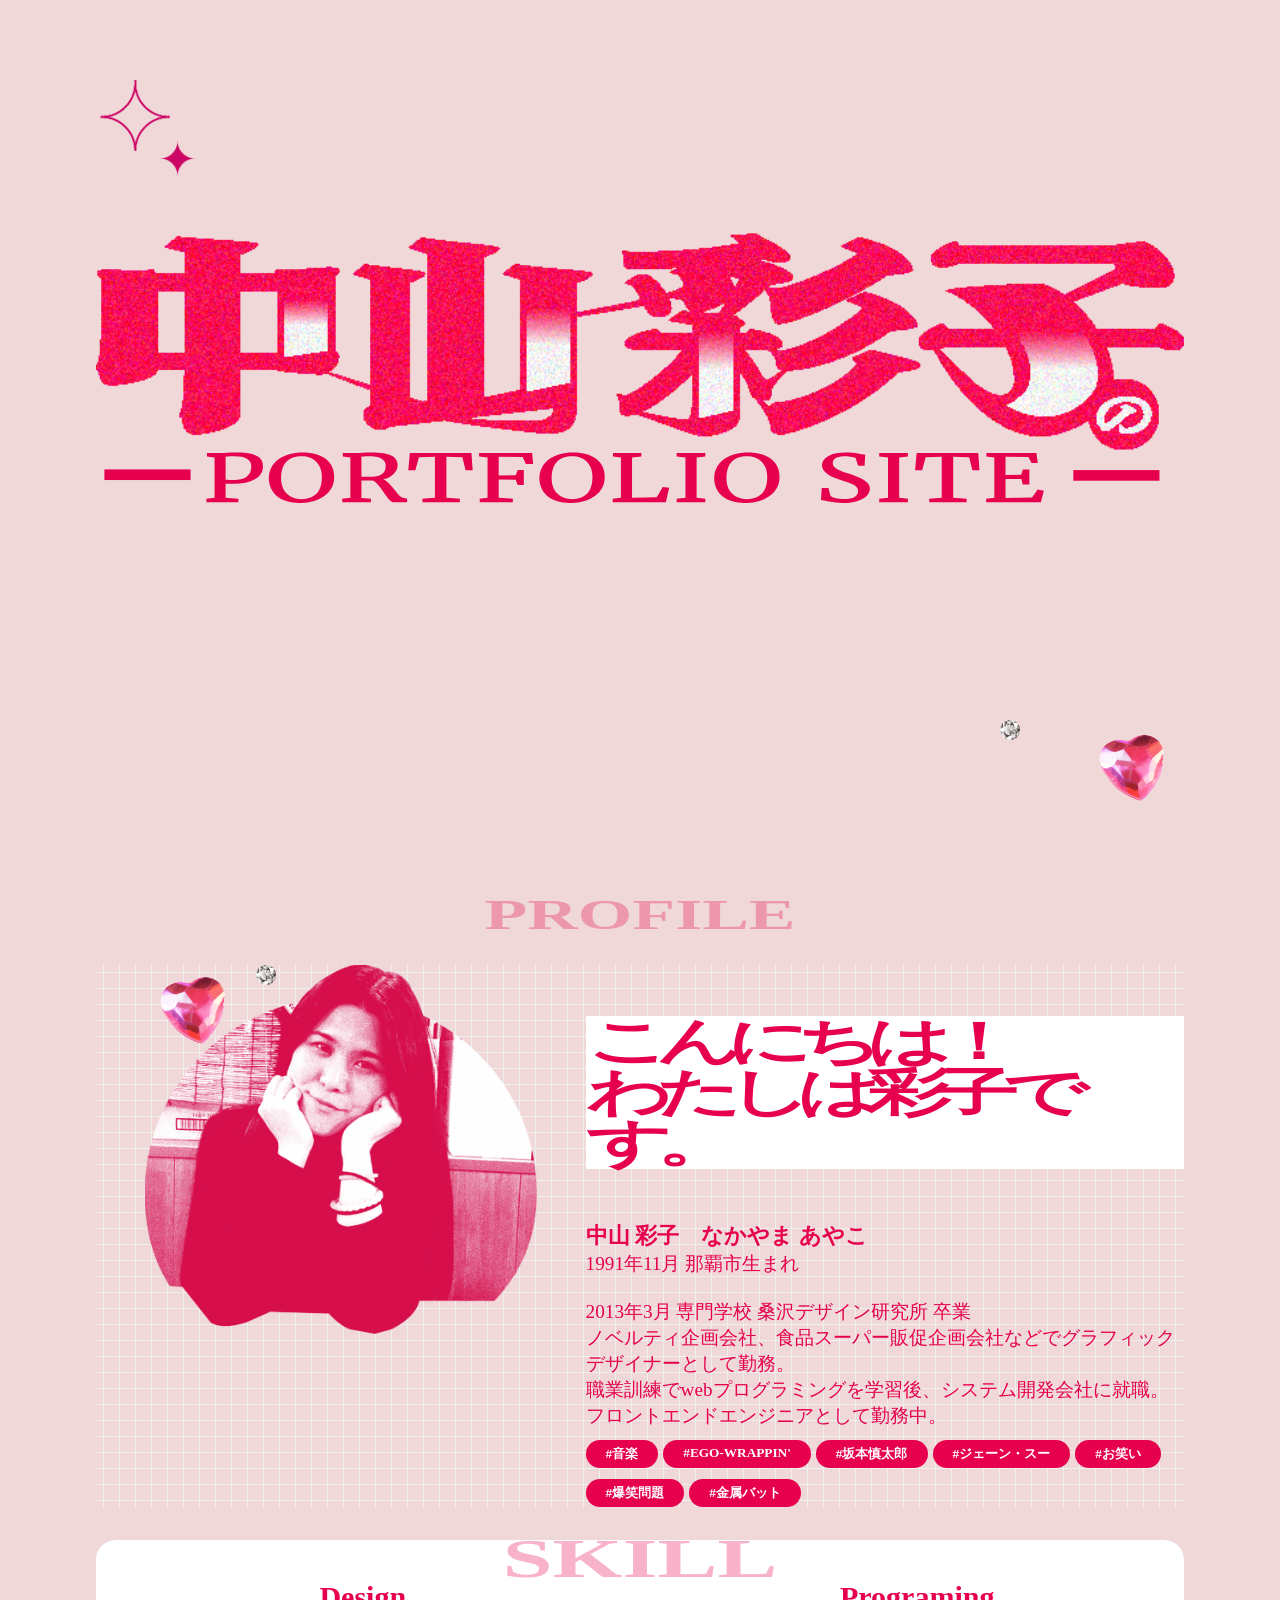
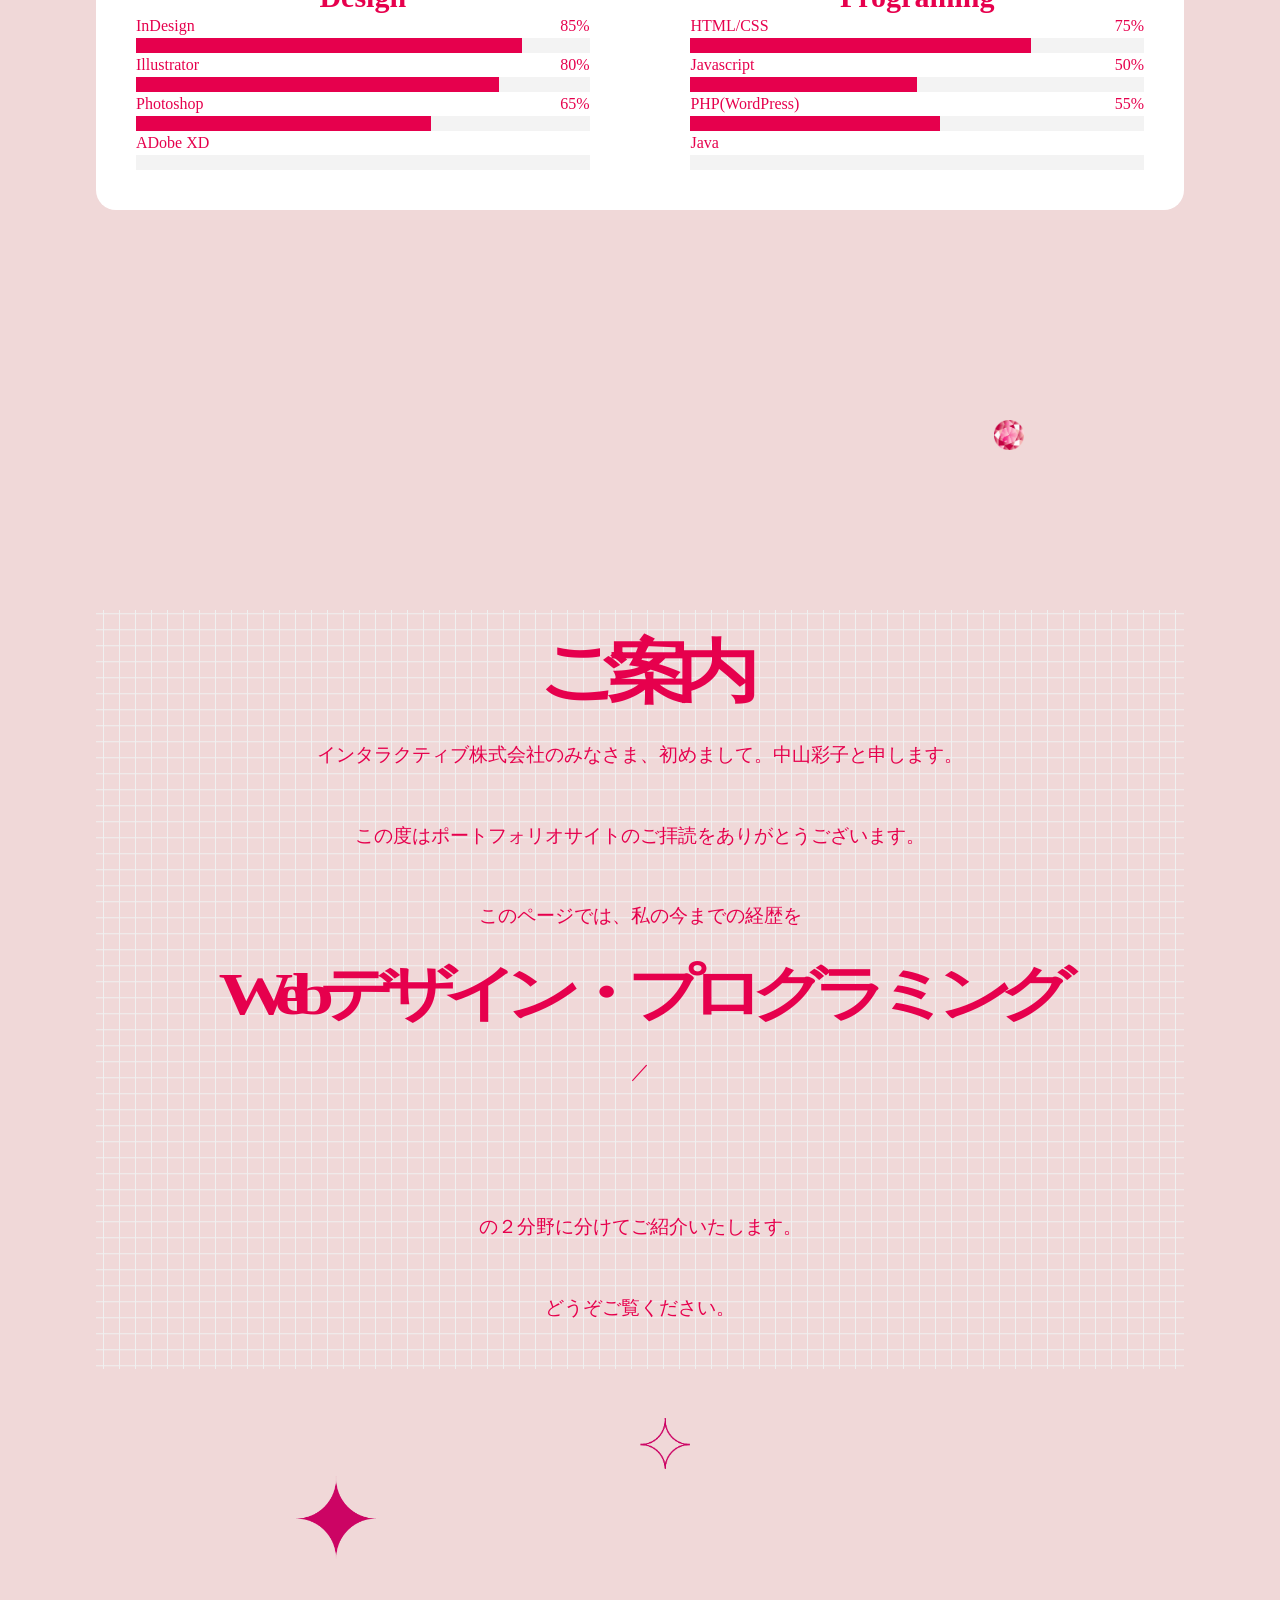
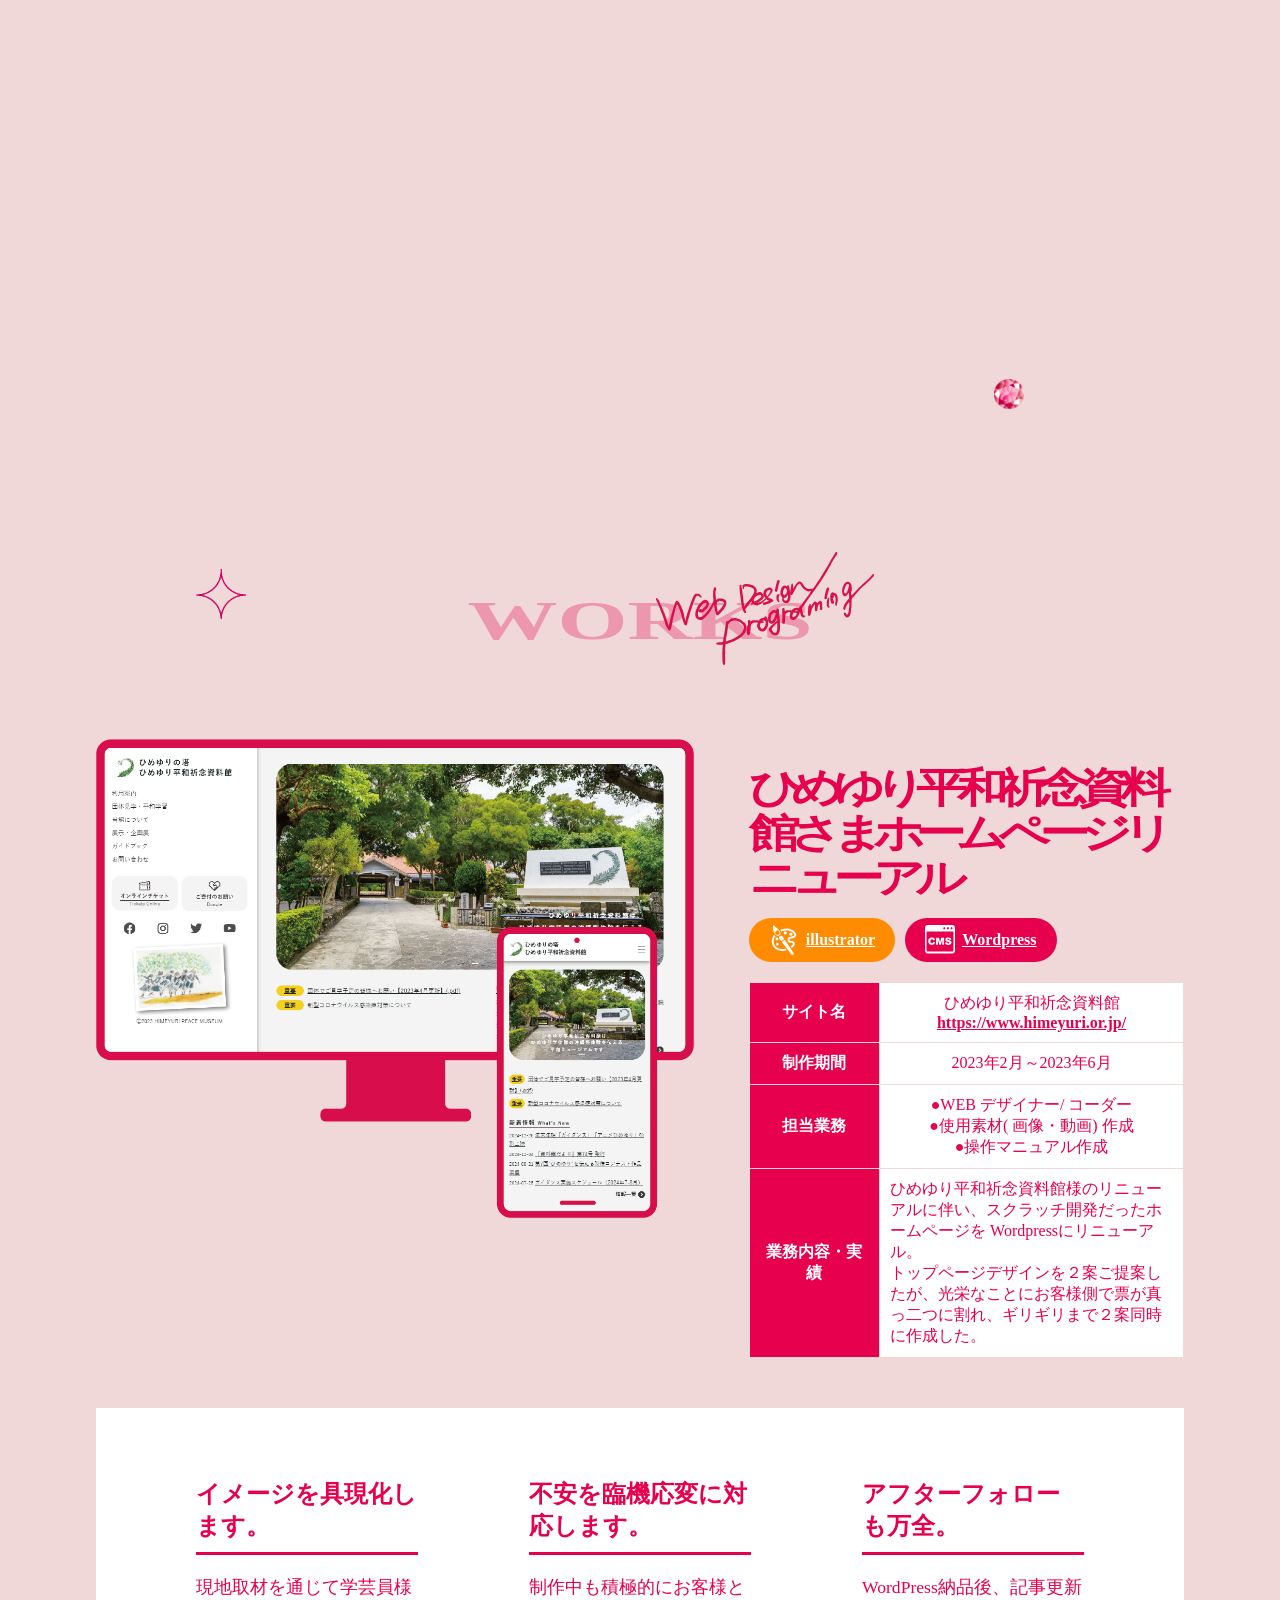
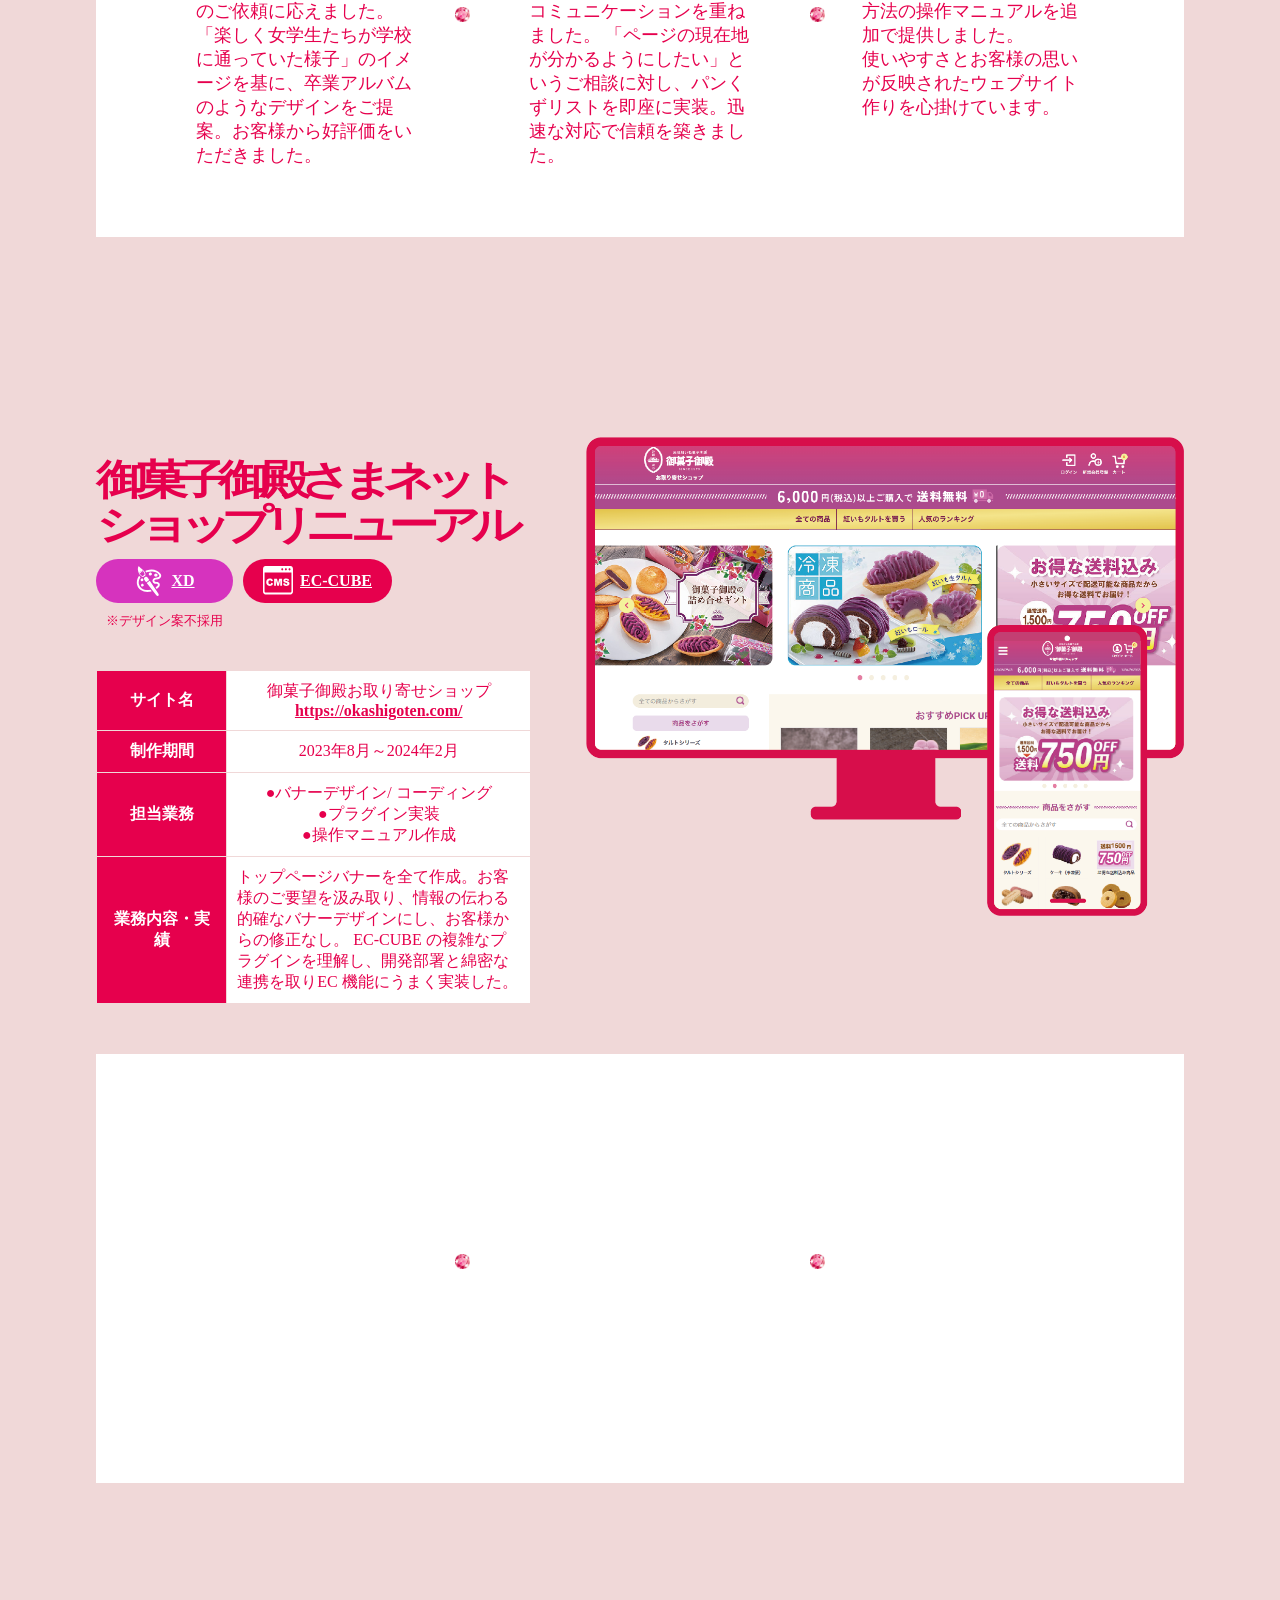
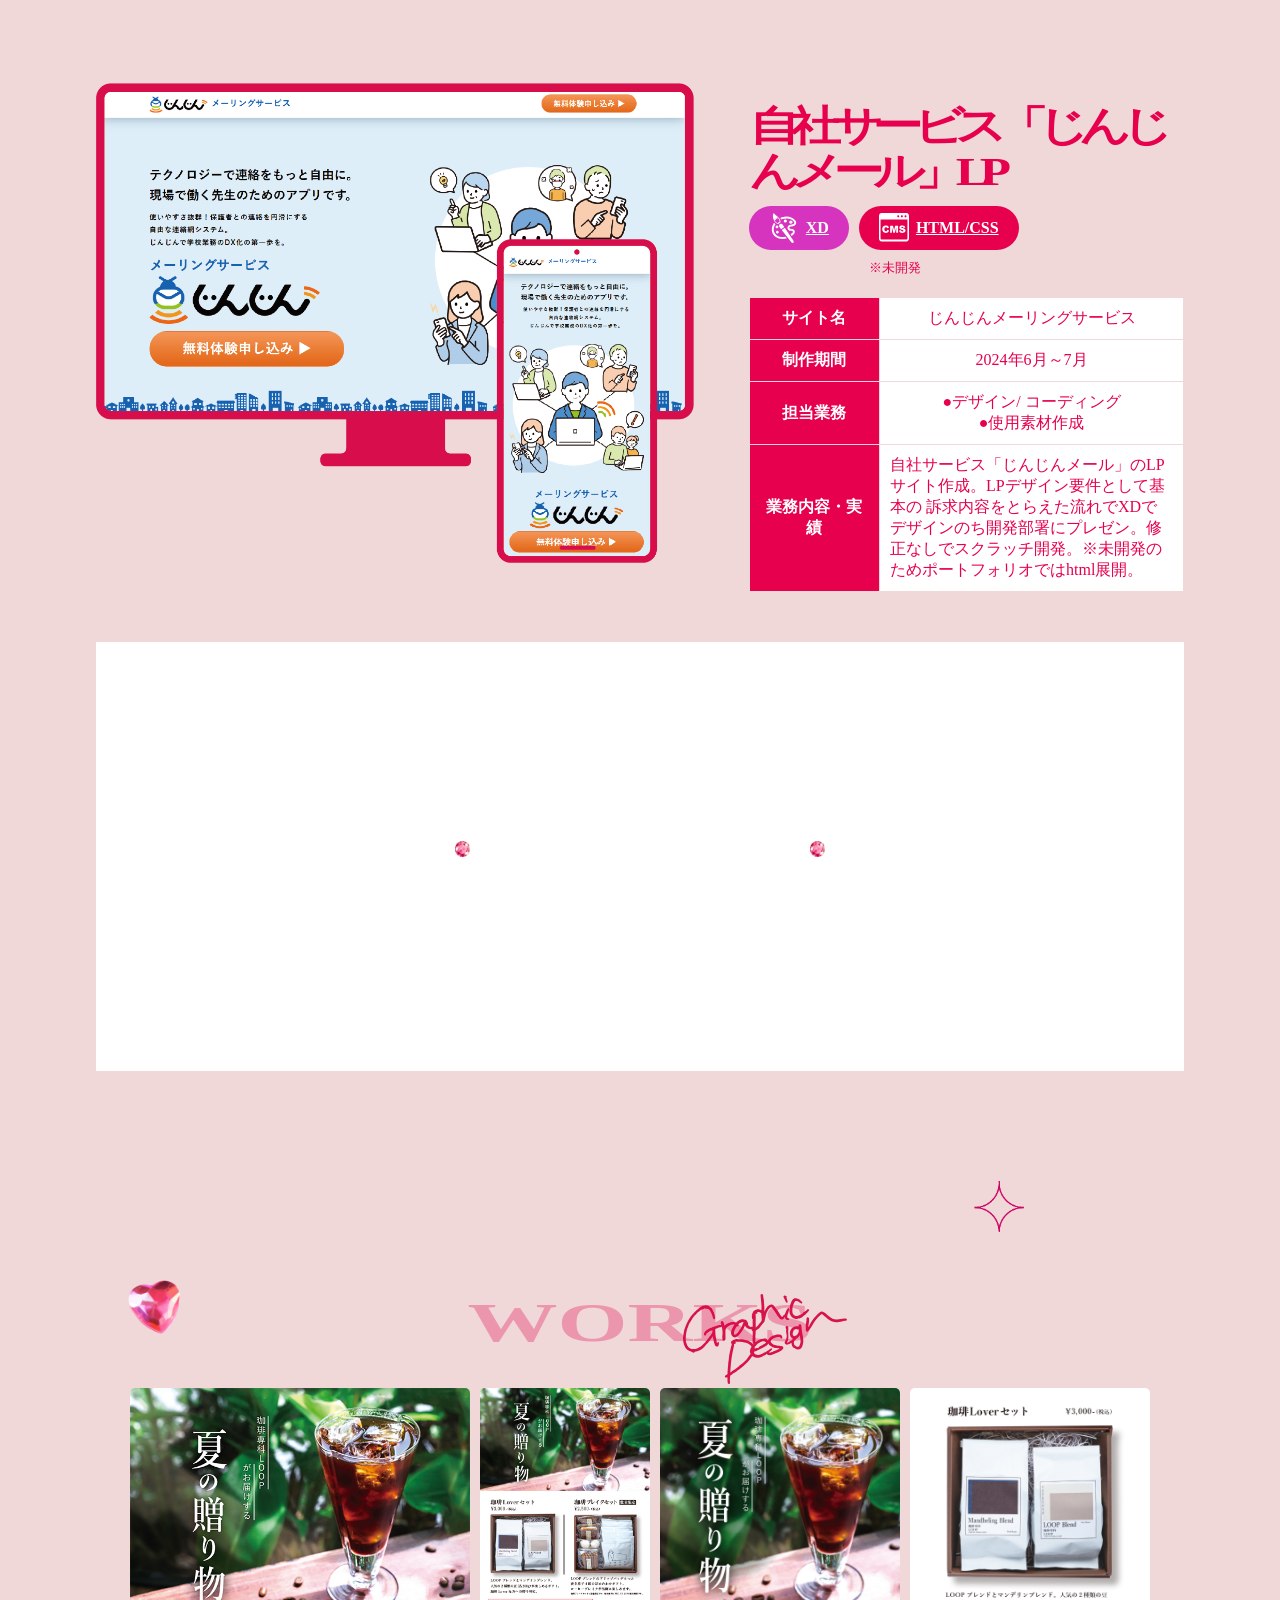
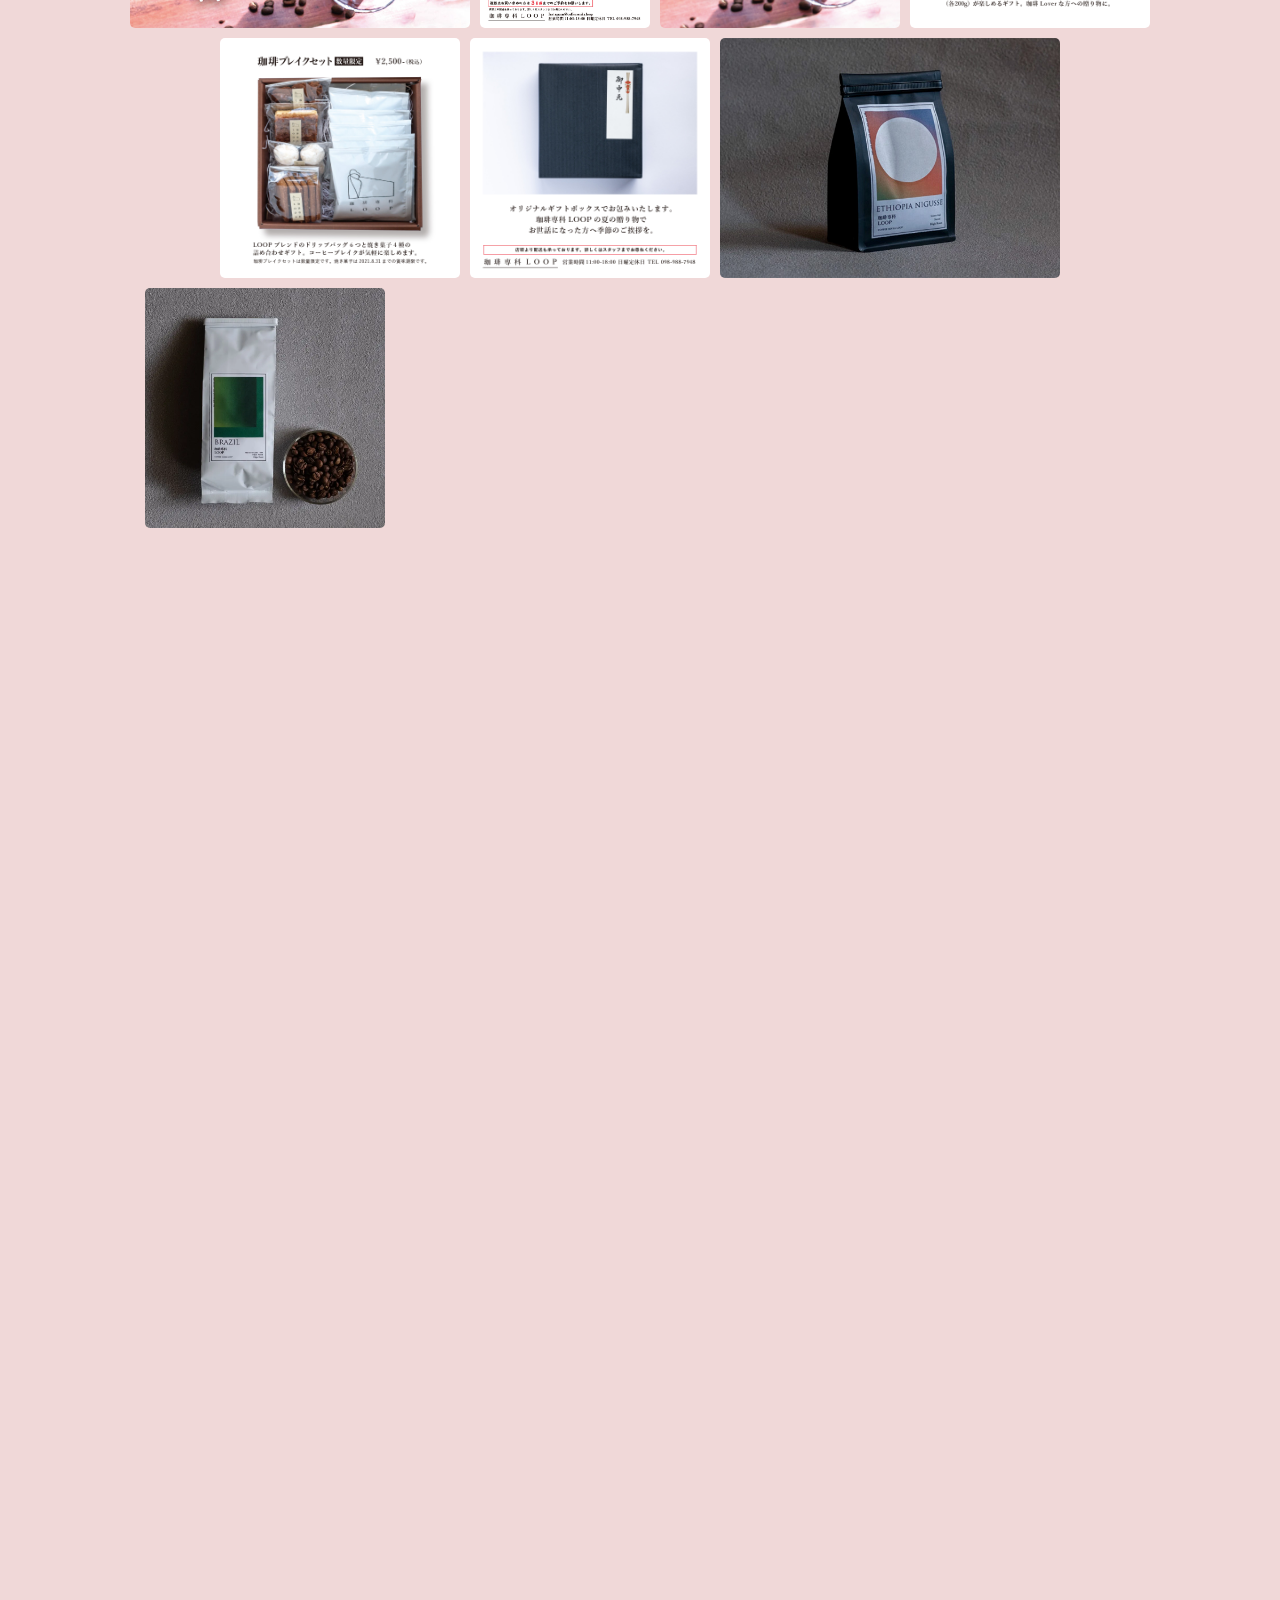
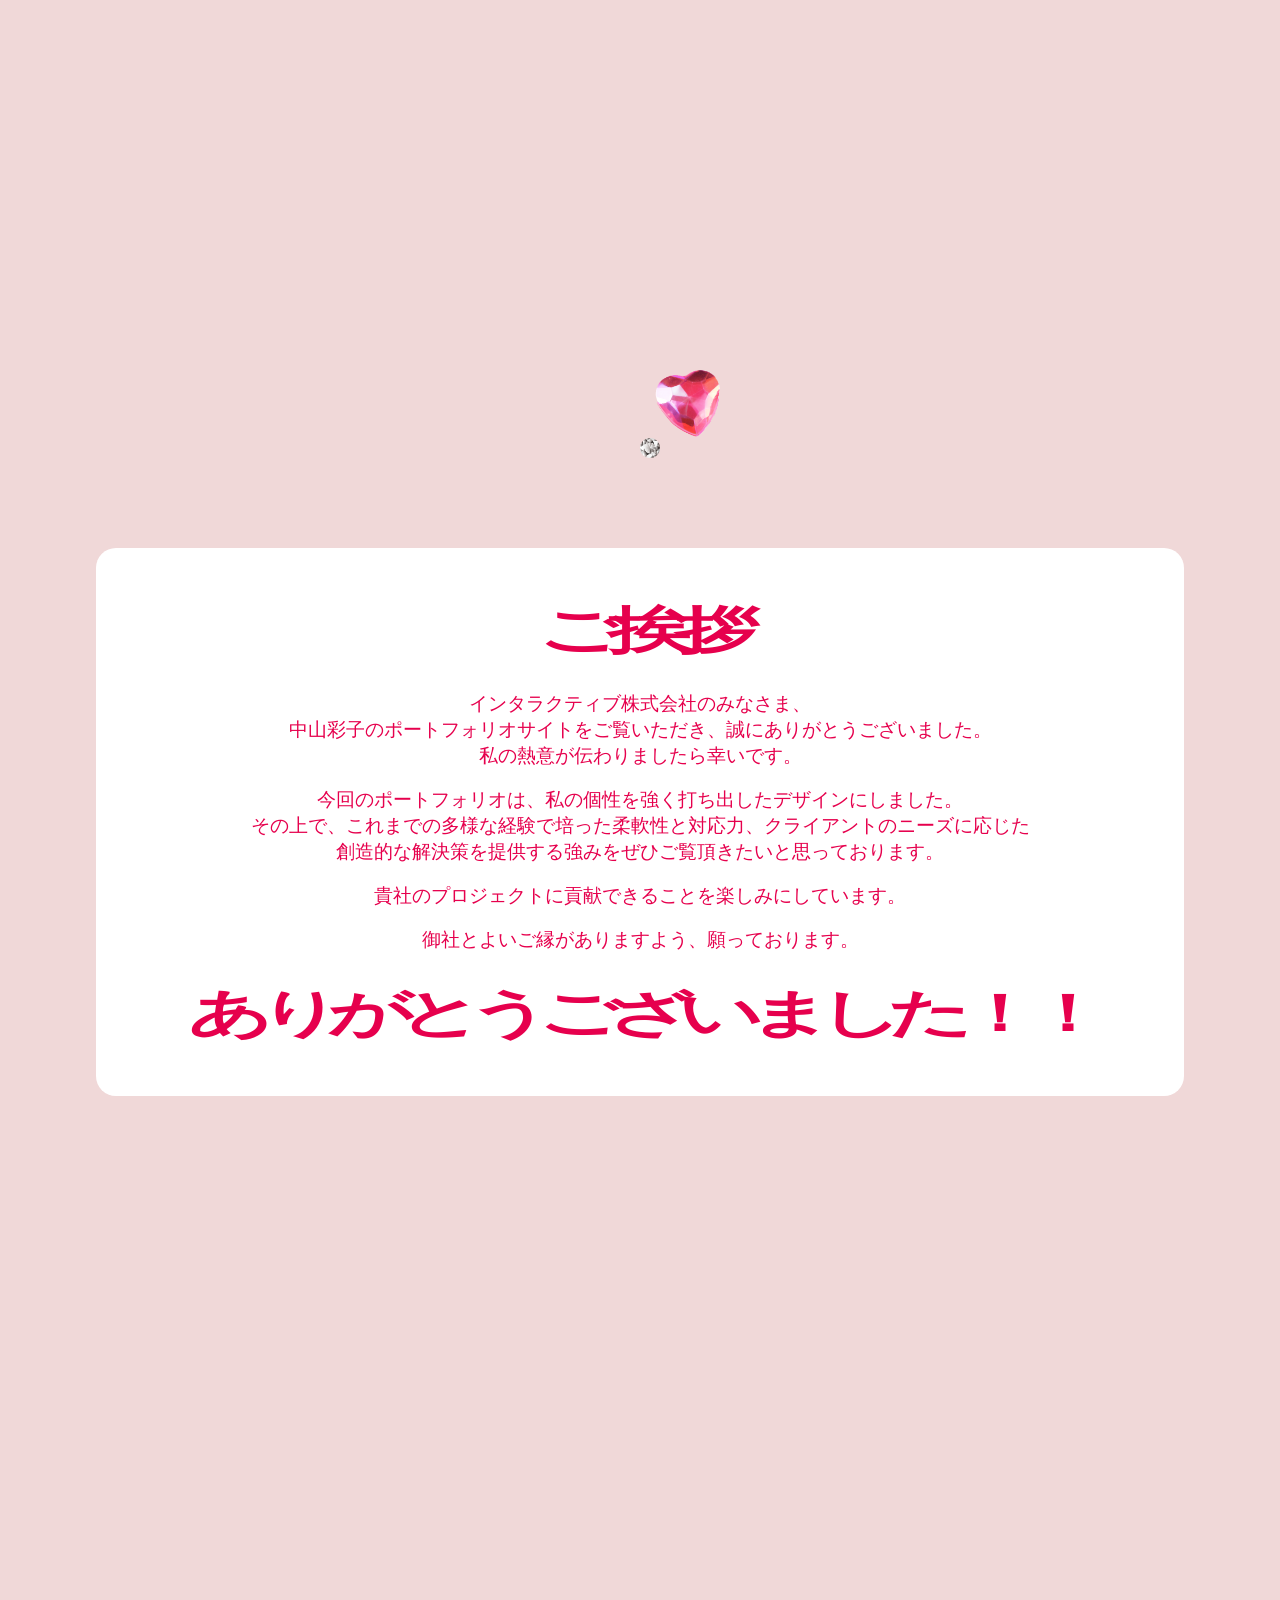
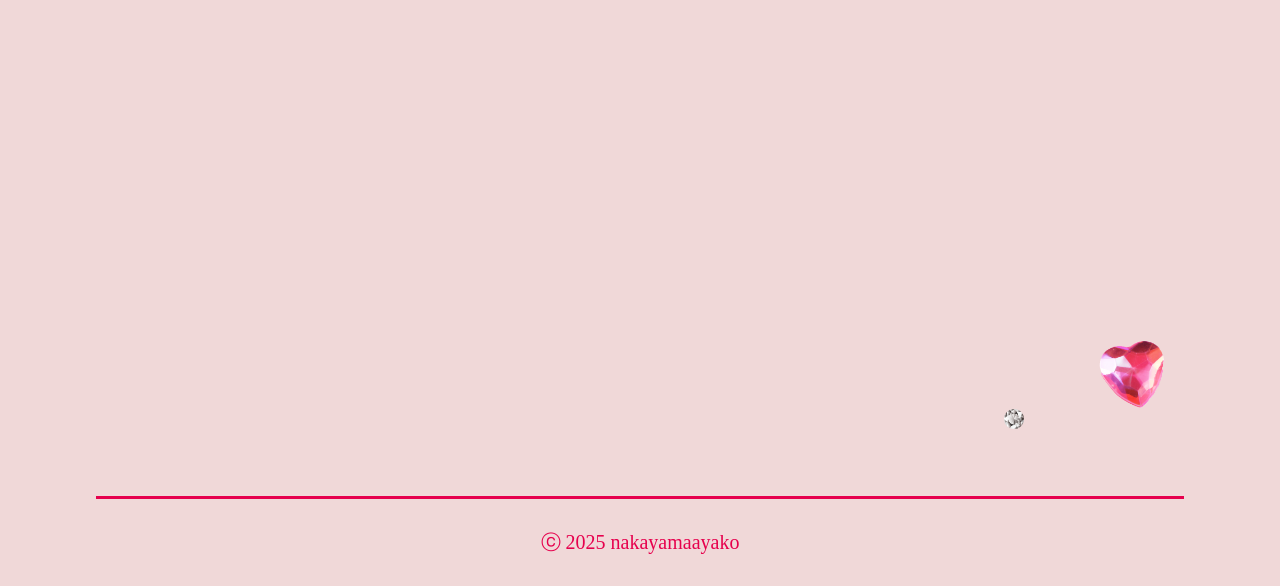
==== commit dbb5c01d: "あ" ====
--- a/index.html
+++ b/index.html
@@ -20,12 +20,12 @@
                 <li>TOP</li>
                 <li>経歴</li>
                 <li>実績</li>
-                <p>※リンク無効ですあああ</p>
+                <p>※リンク無効です</p>
             </ul>
         </nav>
         <header class="logo">
             <h1>
-                <a href="index.html">
+                <a href="https://nakayamaayako-net.github.io/nakayamaayako-net.resume.github.io/">
                     <img class="pc" src="img/logo.svg" alt="Logo">
                     <img class="sp" src="img/logo-sp.svg" alt="Logo SP">
                 </a>
@@ -205,9 +205,9 @@
               <img class="ki3" src="img/kira-3.png" style="width: 80px; bottom: -190px; left: 200px;">
               <img class="ki2" src="img/kira-2.png" style="width: 30px; top: -190px; right: 160px;">
               
-                <h2 class="wide frame-in" style="transform: scale(1, 0.8);">ご案内</h2>
-                <div class="frame-in">
-                  <p>株式会社凌芸舎のみなさま、初めまして。中山彩子と申します。</p>
+                <h2 class="wide" style="transform: scale(1, 0.8);">ご案内</h2>
+                <div>
+                  <p>インタラクティブ株式会社のみなさま、初めまして。中山彩子と申します。</p>
                   <p>この度はポートフォリオサイトのご拝読をありがとうございます。</p>
                 </div>
                   <p>このページでは、私の今までの経歴を</p>
@@ -218,8 +218,6 @@
                 <p>の２分野に分けてご紹介いたします。</p>
                 <p></p>どうぞご覧ください。</p>
             </div>
-
-            <iframe width="1920" height="1080" src="https://xd.adobe.com/embed/d6a602dd-3897-441b-ae93-aa86c4a50443-83f5/" frameborder="0" allowfullscreen></iframe>
 
             
             <div id="works" class="works">
@@ -318,12 +316,49 @@
                                 </div>
                               </div>
                             </div>
-                            <p>御菓子御殿さまのネットショップリニューアル。
-                              <br>
-                              デザインは不採用だったが、トップページスライダーの全てのバナー(季節商品バナーは現在お客様側で制作したもの)、トップページ中部の３つのバナーを作成。
-                                お客様からの修正なしで、必要な情報、商品をアピールできるバナーに出来た。
-                              <br>
-                              デザインや機能をEC-CUBEで実装。プラグインなどを選定しつつ、チームメイトと協力し、完成させた。                            
+                            <table>
+                                <tr>
+                                  <th>サイト名</th>
+                                  <td>御菓子御殿お取り寄せショップ<br><a href="https://okashigoten.com/">https://okashigoten.com/</a></td>
+                                </tr>
+                                <tr>
+                                  <th>制作期間</th>
+                                  <td>2023年8月～2024年2月</td>
+                                </tr>
+                                <tr>
+                                  <th>担当業務</th>
+                                  <td>●バナーデザイン/ コーディング　<br>●プラグイン実装　<br>●操作マニュアル作成</td>
+                                </tr>
+                                <tr>
+                                  <th>業務内容・実績</th>
+                                  <td style="text-align: left;">トップページバナーを全て作成。お客様のご要望を汲み取り、情報の伝わる的確なバナーデザインにし、お客様からの修正なし。
+                                    EC-CUBE の複雑なプラグインを理解し、開発部署と綿密な連携を取りEC 機能にうまく実装した。</td>
+                                </tr>
+                              </table>
+                          </div>
+                            <a href="https://okashigoten.com/" target="_blank" class="pc">
+                          <img src="img/works2.png"></a>
+                        </div>
+                        <div class="works-boxies">
+                          <div class="works-box">
+                            <!-- <video src="img/himeyuri-mv.mp4" style="width: 100%;" controls></video> -->
+                            <h5>情報整理力＝デザイン力。</h5>
+                            <p>スーパーのチラシデザインで培った情報整理力を活かし、効果的なバナーを制作しました。
+                                お客様の訴求ポイントを的確に捉え、ユーザーに一目で伝わるデザインを提案。課題解決に向けた成果を提供します。</p>
+                          </div>
+                          <img src="img/kira-2.png" class="kira-1">
+                          <div class="works-box">
+                            <!-- <img src="img/box-img1.png"> -->
+                            <h5>ベストパートナーを創る。</h5>
+                            <p>EC-CUBEのプラグイン選定・実装から操作マニュアル作成まで対応。技術力とコミュニケーション力を駆使し、お客様の手となり足となるウェブサイト構築に貢献します。
+                          </p>
+                          </div>
+                          <img src="img/kira-2.png" class="kira-2">
+                          <div class="works-box">
+                            <!-- <img src="img/box-img1.png"> -->
+                            <h5>選ばれるアイデア。</h5>
+                            <p>デザイン案が没になっても、『紅いもタルトを買う』というボタンアイデアが採用されました。
+                                ユーザー視点で生み出したユニークな発想で、お客様に心に残る価値をご提供します。
                             </p>
                           </div>
                         </div>
@@ -452,7 +487,7 @@
               <img class="ki2" src="img/kira-1.png" style="width: 20px; top: -110px;">
                 <h2 class="wide">ご挨拶</h2>
                 <br>
-                <p>株式会社凌芸舎のみなさま、</p>
+                <p>インタラクティブ株式会社のみなさま、</p>
                 <p>中山彩子のポートフォリオサイトをご覧いただき、誠にありがとうございました。</p>
                 <p>私の熱意が伝わりましたら幸いです。</p>
                 <br>
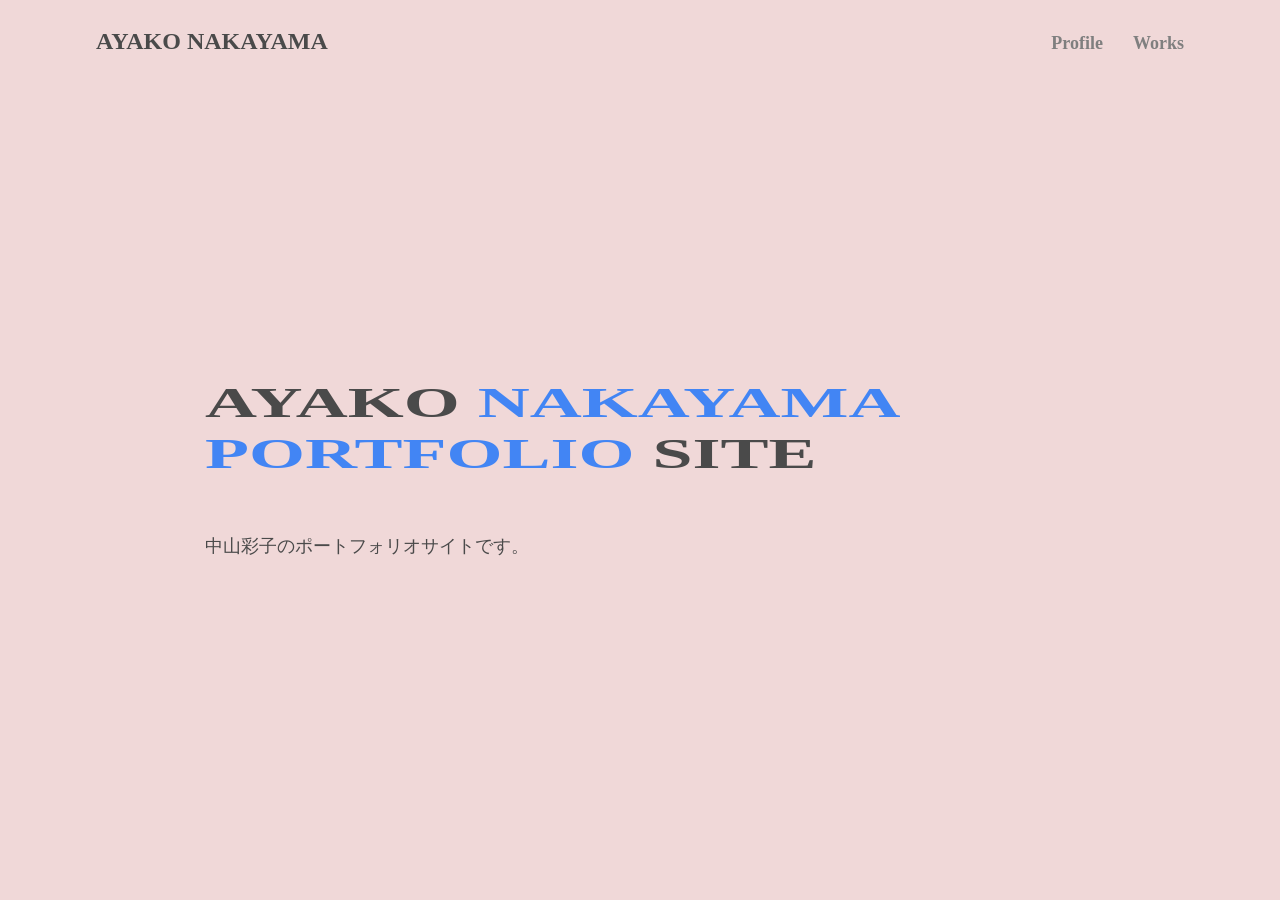
==== commit 62546698: "ファーストビュー" ====
--- a/index.html
+++ b/index.html
@@ -1,513 +1,40 @@
 <!DOCTYPE html>
 <html lang="ja">
-    <head>
-        <meta charset="utf-8">
-        <title>nakayamaayako's portfolio site | TOP</title>
-        <meta name="viewport" content="width=device-width, initial-scale=1.0">
-        <meta name="robots" content="noindex,nofollow">
-        <link rel="icon" href="img/favicon.ico">
-        <link rel="stylesheet" href="css/style.css">
-        <link rel="stylesheet" href="https://cdn.jsdelivr.net/npm/swiper@11/swiper-bundle.min.css">
-    </head>
-    <body>
-        <div id="hamburger" class="hamburger">
-            <span style="margin-top:6px;"></span>
+<head>
+    <meta charset="UTF-8">
+    <meta name="viewport" content="width=device-width, initial-scale=1.0">
+    <title>AYAKO NAKAYAMA PORTFOLIO SITE</title>
+    <link rel="stylesheet" href="css/style.css">
+</head>
+<body>
+    <header>
+        <div class="logo">
+            <h1><a href="index.html">AYAKO NAKAYAMA</a></h1>
+        </div>
+        <nav class="pc">
+            <ul>
+                <li><a href="#profile">Profile</a></li>
+                <li><a href="#works">Works</a></li>
+            </ul>
+        </nav>
+        <div class="hamburger">
+            <span></span>
             <span></span>
             <span></span>
         </div>
-        <nav id="menu-sp" class="menu-sp">
-            <ul class="tall">
-                <li>TOP</li>
-                <li>経歴</li>
-                <li>実績</li>
-                <p>※リンク無効です</p>
+        <nav class="menu-sp">
+            <ul>
+                <li><a href="#profile">Profile</a></li>
+                <li><a href="#works">Works</a></li>
             </ul>
         </nav>
-        <header class="logo">
-            <h1>
-                <a href="https://nakayamaayako-net.github.io/nakayamaayako-net.resume.github.io/">
-                    <img class="pc" src="img/logo.svg" alt="Logo">
-                    <img class="sp" src="img/logo-sp.svg" alt="Logo SP">
-                </a>
-            </h1>
-            
-        </header>
-
-        <main>
-            <div class="top" style="display: flex; justify-content: flex-end;">
-                <img class="ki4" src="img/kira-4.png" style="width: 70px; top: 80px; left: 100px;">
-                <img class="ki3" src="img/kira-3.png" style="width: 35px; top: 140px; left: 160px;">
-                <img class="ki1" src="img/heart.png" style="width: 100px; bottom: 90px;　transform: rotate(40deg);">
-                <img class="ki2" src="img/kira-1.png" style="width: 20px; right: 260px; bottom: 160px;">
-            </div>
-            <div>
-                <nav>
-                    <ul class="menu pc">
-                        <div>
-                            <li>
-                                <a href="https://nakayamaayako-net.github.io/nakayamaayako-net.resume.github.io/">
-                                    <!-- <span class="d-top wide">トップ</span> -->
-                                    <img class="d-logo" style="width:125.73px;" src="img/logo.svg" alt="Logo">
-                                </a>
-                            </li>
-                        </div>
-                        <!-- <div class="tall">
-                            <li><a href="#profile">経歴</a></li>
-                            <li><a href="works.html">実績</a></li>
-                        </div> -->
-                    </ul>
-                </nav>
-                <div id="profile" ></div>
-            </div>
-            <h3 class="wide pro" style="margin-top: 100px; font-size:70px;">PROFILE</h3>
-            <div class="profile frame-in" style="margin-top: 80px;">
-                <div class="pr-l" style="text-align: center;">
-                    <img class="ki1" src="img/heart.png" style="width: 100px; top: 0;">
-                    <img class="ki2" src="img/kira-1.png" style="width: 20px; top: 0; left: 160px;">
-                    <img src="img/profile.svg" style="width: 80%;">
-                </div>
-                <div class="pr-r">
-                    <h2 class="wide" style="background:#FFF;">こんにちは！<br>わたしは彩子です。</h2>
-                    <div style="font-size: 120%;">
-                        <h3>中山 彩子　なかやま あやこ</h3>
-                        <p>1991年11月 那覇市生まれ</p>
-                        <br>
-                        <p>2013年3月 専門学校 桑沢デザイン研究所 卒業</p>
-                        <p>ノベルティ企画会社、食品スーパー販促企画会社などでグラフィックデザイナーとして勤務。</p>
-                        <p>職業訓練でwebプログラミングを学習後、システム開発会社に就職。
-                            <br>フロントエンドエンジニアとして勤務中。</p>
-                    </div>
-                    <div class="tags">
-                        <h5>#音楽</h5><h5>#EGO-WRAPPIN'</h5><h5>#坂本慎太郎</h5><h5>#ジェーン・スー</h5><h5>#お笑い</h5><h5>#爆笑問題</h5><h5>#金属バット</h5>
-                    </div>
-                </div>
-            </div>
-            <div class="skill frame-in">
-                <h3 class="wide">SKILL</h3>
-                <div class="kl-wrap">    
-                    <div class="kl-l">
-                        <h4>Design</h4>
-                        <div class="skills" data-proficiency="85">
-                            <div class="skill-info">
-                              <p class="skill-name">InDesign</p>
-                          
-                              <p class="skill-percentage">
-                                <span class="countup"></span>%
-                              </p>
-                            </div>
-                          
-                            <div class="skill-bar-container">
-                              <div class="skill-bar"></div>
-                            </div>
-                        </div>
-                        <div class="skills" data-proficiency="80">
-                            <div class="skill-info">
-                              <p class="skill-name">Illustrator</p>
-                          
-                              <p class="skill-percentage">
-                                <span class="countup"></span>%
-                              </p>
-                            </div>
-                          
-                            <div class="skill-bar-container">
-                              <div class="skill-bar"></div>
-                            </div>
-                        </div>
-                        <div class="skills" data-proficiency="65">
-                            <div class="skill-info">
-                              <p class="skill-name">Photoshop</p>
-                          
-                              <p class="skill-percentage">
-                                <span class="countup"></span>%
-                              </p>
-                            </div>
-                          
-                            <div class="skill-bar-container">
-                              <div class="skill-bar"></div>
-                            </div>
-                        </div>
-                        <div class="skills" data-proficiency="50">
-                            <div class="skill-info">
-                              <p class="skill-name">ADobe XD</p>
-                          
-                              <p class="skill-percentage">
-                                <span class="countup"></span>%
-                              </p>
-                            </div>
-                          
-                            <div class="skill-bar-container">
-                              <div class="skill-bar"></div>
-                            </div>
-                        </div>
-                    </div>
-                    <div class="kl-r">
-                        <h4>Programing</h4>
-                        <div class="skills" data-proficiency="75">
-                            <div class="skill-info">
-                              <p class="skill-name">HTML/CSS</p>
-                          
-                              <p class="skill-percentage">
-                                <span class="countup"></span>%
-                              </p>
-                            </div>
-                          
-                            <div class="skill-bar-container">
-                              <div class="skill-bar"></div>
-                            </div>
-                        </div>
-                        <div class="skills" data-proficiency="50">
-                            <div class="skill-info">
-                              <p class="skill-name">Javascript</p>
-                          
-                              <p class="skill-percentage">
-                                <span class="countup"></span>%
-                              </p>
-                            </div>
-                          
-                            <div class="skill-bar-container">
-                              <div class="skill-bar"></div>
-                            </div>
-                        </div>
-                        <div class="skills" data-proficiency="55">
-                            <div class="skill-info">
-                              <p class="skill-name">PHP(WordPress)</p>
-                          
-                              <p class="skill-percentage">
-                                <span class="countup"></span>%
-                              </p>
-                            </div>
-                          
-                            <div class="skill-bar-container">
-                              <div class="skill-bar"></div>
-                            </div>
-                        </div>
-                        <div class="skills" data-proficiency="40">
-                            <div class="skill-info">
-                              <p class="skill-name">Java</p>
-                          
-                              <p class="skill-percentage">
-                                <span class="countup"></span>%
-                              </p>
-                            </div>
-                          
-                            <div class="skill-bar-container">
-                              <div class="skill-bar"></div>
-                            </div>
-                        </div>
-                    </div>
-                </div>
-            </div>
-
-            
-
-            <div id="hello" class="hello frame-in" style="margin-bottom: 800px;">
-              <img class="ki4" src="img/kira-4.png" style="width: 50px; bottom: -100px;">
-              <img class="ki3" src="img/kira-3.png" style="width: 80px; bottom: -190px; left: 200px;">
-              <img class="ki2" src="img/kira-2.png" style="width: 30px; top: -190px; right: 160px;">
-              
-                <h2 class="wide" style="transform: scale(1, 0.8);">ご案内</h2>
-                <div>
-                  <p>インタラクティブ株式会社のみなさま、初めまして。中山彩子と申します。</p>
-                  <p>この度はポートフォリオサイトのご拝読をありがとうございます。</p>
-                </div>
-                  <p>このページでは、私の今までの経歴を</p>
-
-                  <h2 class="wide mini frame-in" style="transform: scale(1, 0.8);">Webデザイン・プログラミング</h2>
-                <p>／</p>
-                  <h2 class="wide mini frame-in" style="transform: scale(1, 0.8);">グラフィックデザイン</h2>
-                <p>の２分野に分けてご紹介いたします。</p>
-                <p></p>どうぞご覧ください。</p>
-            </div>
-
-            
-            <div id="works" class="works">
-              <div class="frame-in" style="text-align: center;">
-                <img class="ki4" src="img/kira-4.png" style="width: 50px; top: 0; left: 100px;">
-                <img class="ki2" src="img/kira-2.png" style="width: 30px; top: -190px; right: 160px;">
-                  <h3 class="wide">WORKS</h3>
-                  <img class="cat1" style="margin-top: -50px; margin-left: 250px; width: 20%;" src="img/cat-1.svg">
-              </div>
-
-                      <div class="tab__panel">
-                        <div class="tab__panel-box tab__panel-box001 is-show" data-panel="01" style="margin-top:70px;">
-                          <a href="https://www.himeyuri.or.jp/" target="_blank" class=""><img src="img/works1.png"></a>
-                          <div class="tab__panel-text frame-in">
-                            
-                            <div class="w-cat-wrap">
-                              <h4>ひめゆり平和祈念資料館さま<br class="sp">ホームページリニューアル</h4>
-                              <div style="margin-bottom:20px;">
-                                <div style="margin-right: 10px;">
-<!--                                   <p>デザイン</p> -->
-                                  <a href="img/himeyuri_nakayama.pdf" class="w-cat des ils" target="_blank"><img src="img/design.svg" style="width: 30px;">illustrator</a>
-                                </div>
-                                <div>
-<!--                                   <p>CMS</p> -->
-                                  <a href="https://www.himeyuri.or.jp/" target="_blank" class="w-cat cms wor"><img src="img/cms.svg" style="width: 30px;">Wordpress</a>
-                                </div>
-                              </div>
-                            </div>
-                              <table>
-                                <tr>
-                                  <th>サイト名</th>
-                                  <td>ひめゆり平和祈念資料館<br><a href="https://www.himeyuri.or.jp/">https://www.himeyuri.or.jp/</a></td>
-                                </tr>
-                                <tr>
-                                  <th>制作期間</th>
-                                  <td>2023年2月～2023年6月</td>
-                                </tr>
-                                <tr>
-                                  <th>担当業務</th>
-                                  <td>●WEB デザイナー/ コーダー<br>
-                                  ●使用素材( 画像・動画) 作成<br>
-                                      ●操作マニュアル作成
-                                  </td>
-                                </tr>
-                                <tr>
-                                  <th>業務内容・実績</th>
-                                  <td style="text-align: left;">ひめゆり平和祈念資料館様のリニューアルに伴い、スクラッチ開発だったホームページを
-                                    Wordpressにリニューアル。<br>
-                                    トップページデザインを２案ご提案したが、光栄なことにお客様側で票が真っ二つに割れ、ギリギリまで２案同時に作成した。
-                                  </td>
-                                </tr>
-                              </table>
-                          </div>
-                        </div>
-                        <div class="works-boxies">
-                          <div class="works-box">
-                            <!-- <video src="img/himeyuri-mv.mp4" style="width: 100%;" controls></video> -->
-                            <h5>イメージを具現化します。</h5>
-                            <p>現地取材を通じて学芸員様のご依頼に応えました。
-                                「楽しく女学生たちが学校に通っていた様子」のイメージを基に、卒業アルバムのようなデザインをご提案。お客様から好評価をいただきました。
-                          </div>
-                          <img src="img/kira-2.png" class="kira-1">
-                          <div class="works-box">
-                            <!-- <img src="img/box-img1.png"> -->
-                            <h5>不安を臨機応変に対応します。</h5>
-                            <p>制作中も積極的にお客様とコミュニケーションを重ねました。
-                                「ページの現在地が分かるようにしたい」というご相談に対し、パンくずリストを即座に実装。迅速な対応で信頼を築きました。
-                          </p>
-                          </div>
-                          <img src="img/kira-2.png" class="kira-2">
-                          <div class="works-box">
-                            <!-- <img src="img/box-img1.png"> -->
-                            <h5>アフターフォローも万全。</h5>
-                            <p>WordPress納品後、記事更新方法の操作マニュアルを追加で提供しました。<br>
-                                使いやすさとお客様の思いが反映されたウェブサイト作りを心掛けています。
-                            </p>
-                          </div>
-                        </div>
-                        <div class="tab__panel-box tab__panel-box002 is-show" data-panel="02">
-                            <a href="https://okashigoten.com/" target="_blank" class="sp">
-                          <img src="img/works2.png"></a>
-                          
-                          <div class="tab__panel-text frame-in">
-                            
-                            <div class="w-cat-wrap">
-                              <h4>御菓子御殿さま<br class="sp">ネットショップリニューアル</h4>
-                              <div>
-                                <div style="margin:0 10px 20px 0;">
-<!--                                   <p>デザイン<p> -->
-                                  <a href="https://xd.adobe.com/view/3bd0db4d-5744-4664-be9d-ddfa6fc7b97e-6e83/" target="_blank" class="w-cat des xd"><img src="img/design.svg" style="width: 30px;">XD</a>
-                                  <p style="font-size: 80%;">※デザイン案不採用</p>
-                                </div>
-                                <div>
-<!--                                   <p>CMS</p> -->
-                                  <a href="https://okashigoten.com/" target="_blank" class="w-cat cms wor"><img src="img/cms.svg" style="width: 30px;">EC-CUBE</a>
-                                </div>
-                              </div>
-                            </div>
-                            <table>
-                                <tr>
-                                  <th>サイト名</th>
-                                  <td>御菓子御殿お取り寄せショップ<br><a href="https://okashigoten.com/">https://okashigoten.com/</a></td>
-                                </tr>
-                                <tr>
-                                  <th>制作期間</th>
-                                  <td>2023年8月～2024年2月</td>
-                                </tr>
-                                <tr>
-                                  <th>担当業務</th>
-                                  <td>●バナーデザイン/ コーディング　<br>●プラグイン実装　<br>●操作マニュアル作成</td>
-                                </tr>
-                                <tr>
-                                  <th>業務内容・実績</th>
-                                  <td style="text-align: left;">トップページバナーを全て作成。お客様のご要望を汲み取り、情報の伝わる的確なバナーデザインにし、お客様からの修正なし。
-                                    EC-CUBE の複雑なプラグインを理解し、開発部署と綿密な連携を取りEC 機能にうまく実装した。</td>
-                                </tr>
-                              </table>
-                          </div>
-                            <a href="https://okashigoten.com/" target="_blank" class="pc">
-                          <img src="img/works2.png"></a>
-                        </div>
-                        <div class="works-boxies">
-                          <div class="works-box">
-                            <!-- <video src="img/himeyuri-mv.mp4" style="width: 100%;" controls></video> -->
-                            <h5>情報整理力＝デザイン力。</h5>
-                            <p>スーパーのチラシデザインで培った情報整理力を活かし、効果的なバナーを制作しました。
-                                お客様の訴求ポイントを的確に捉え、ユーザーに一目で伝わるデザインを提案。課題解決に向けた成果を提供します。</p>
-                          </div>
-                          <img src="img/kira-2.png" class="kira-1">
-                          <div class="works-box">
-                            <!-- <img src="img/box-img1.png"> -->
-                            <h5>ベストパートナーを創る。</h5>
-                            <p>EC-CUBEのプラグイン選定・実装から操作マニュアル作成まで対応。技術力とコミュニケーション力を駆使し、お客様の手となり足となるウェブサイト構築に貢献します。
-                          </p>
-                          </div>
-                          <img src="img/kira-2.png" class="kira-2">
-                          <div class="works-box">
-                            <!-- <img src="img/box-img1.png"> -->
-                            <h5>選ばれるアイデア。</h5>
-                            <p>デザイン案が没になっても、『紅いもタルトを買う』というボタンアイデアが採用されました。
-                                ユーザー視点で生み出したユニークな発想で、お客様に心に残る価値をご提供します。
-                            </p>
-                          </div>
-                        </div>
-                        <div class="tab__panel-box tab__panel-box003 is-show" data-panel="03">
-                          <a href="jinjin/index.html" target="_blank" class="">
-                            <img src="img/works3.png"></a>
-                          <div class="tab__panel-text frame-in">
-                            
-                            <div class="w-cat-wrap">
-                              <h4>自社サービス<br class="sp">「じんじんメール」LP</h4>
-                              <div>
-                                <div style="margin:0 10px 20px 0;">
-<!--                                   <p>デザイン</p> -->
-                                  <a href="https://xd.adobe.com/view/45690cec-bfb8-4bce-92ba-1916311e1e9b-103a/" target="_blank" class="w-cat des xd"><img src="img/design.svg" style="width: 30px;">XD</a>
-                                </div>
-                                <div>
-<!--                                   <p>CMS</p> -->
-                                  <a href="jinjin/index.html" target="_blank" class="w-cat cms wor"><img src="img/cms.svg" style="width: 30px;">HTML/CSS</a>
-                                  <p style="font-size: 80%;">※未開発</p>
-                                </div>
-                              </div>
-                            </div>
-                            <table>
-                                <tr>
-                                  <th>サイト名</th>
-                                  <td>じんじんメーリングサービス</td>
-                                </tr>
-                                <tr>
-                                  <th>制作期間</th>
-                                  <td>2024年6月～7月</td>
-                                </tr>
-                                <tr>
-                                  <th>担当業務</th>
-                                  <td>●デザイン/ コーディング　<br>●使用素材作成</td>
-                                </tr>
-                                <tr>
-                                  <th>業務内容・実績</th>
-                                  <td style="text-align: left;">自社サービス「じんじんメール」のLPサイト作成。LPデザイン要件として基本の
-                                      訴求内容をとらえた流れでXDでデザインのち開発部署にプレゼン。修正なしでスクラッチ開発。※未開発のためポートフォリオではhtml展開。</td>
-                                </tr>
-                              </table>
-                          </div>
-                        </div>
-                        <div class="works-boxies">
-                          <div class="works-box">
-                            <!-- <video src="img/himeyuri-mv.mp4" style="width: 100%;" controls></video> -->
-                            <h5>自在に素材を作成。</h5>
-                            <p>IllustratorやPhotoshopを駆使し、ウェブサイトに必要な素材を自在に制作します。<br>
-                                ブランドイメージやターゲット層に合わせたデザインを提案。お客様の期待を超える成果物をご提供します。</p>
-                          </div>
-                          <img src="img/kira-2.png" class="kira-1">
-                          <div class="works-box">
-                            <!-- <img src="img/box-img1.png"> -->
-                            <h5>行動を起こすデザイン。</h5>
-                            <p>「注目」「興味」「欲求」「確信」「行動」のLPサイトの基本の流れを理解し、心理的な動機付けや視線誘導を考慮したデザインで、コンバージョン率向上に貢献。お客様の目的達成をサポートします。
-                          </p>
-                          </div>
-                          <img src="img/kira-2.png" class="kira-2">
-                          <div class="works-box">
-                            <!-- <img src="img/box-img1.png"> -->
-                            <h5>部署横断的連携力。</h5>
-                            <p>開発部門との打ち合わせでも自信を持ってプレゼンし、他部署とも連携を取り、お客様のために最善を尽くします。
-                                チームワークとコミュニケーション力で信頼関係を築きます。
-                            </p>
-                          </div>
-                        </div>
-                      </div>
-                    </div>
-
-
-                <div class="works frame-in" style="text-align: center;">
-                  <img class="ki1" src="img/heart.png" style="width: 80px; left: 20px;">
-                  <img class="ki4" src="img/kira-4.png" style="width: 50px; top: -90px; right: 160px;">
-                  <h3 class="wide">WORKS</h3>
-                  <img class="cat2" style="margin-top: -10px; margin-left: 250px; width: 15%;" src="img/cat-2.svg">
-                </div>
-
-
-            <div class="gr-wrap">
-            <div class="gallery">
-                <img src="img/works4-1.jpg" alt="珈琲専科LOOP夏ギフトビジュアル1" data-caption="沖縄県沖縄市にある喫茶店「珈琲専科LOOP」様の2021年の夏ギフトのビジュアルを作成。例年より予定販売数を早く売り上げた。">
-                <img src="img/works4-2.jpg" alt="珈琲専科LOOP夏ギフトビジュアル2" data-caption="「珈琲専科LOOP」様の2021年の夏ギフトA4POP">
-                <img src="img/works4-3.jpg" alt="珈琲専科LOOP夏ギフトビジュアル3" data-caption="「珈琲専科LOOP」様の2021年の夏ギフトInstagram画像①">
-                <img src="img/works4-4.jpg" alt="珈琲専科LOOP夏ギフトビジュアル4" data-caption="「珈琲専科LOOP」様の2021年の夏ギフトInstagram画像②">
-                <img src="img/works4-5.jpg" alt="珈琲専科LOOP夏ギフトビジュアル5" data-caption="「珈琲専科LOOP」様の2021年の夏ギフトInstagram画像③">
-                <img src="img/works4-6.jpg" alt="珈琲専科LOOP夏ギフトビジュアル6" data-caption="「珈琲専科LOOP」様の2021年の夏ギフトInstagram画像④">
-                <img src="img/works5-1.jpg" alt="珈琲専科LOOPコーヒーパッケージ1" data-caption="沖縄県沖縄市にある喫茶店「珈琲専科LOOP」様のコーヒーパッケージラベルを制作。バリスタからフレーバーのイメージを聞き取り、カラーでイメージを作成。やや高価なコーヒー豆の売り上げにも貢献した。">
-<!--                 <img src="img/works5-2.jpg" alt="珈琲専科LOOPコーヒーパッケージ2"> -->
-                <img src="img/works5-3.jpg" alt="珈琲専科LOOPコーヒーパッケージ3" data-caption="「珈琲専科LOOP」様のコーヒーパッケージ②">
-                <img src="img/works5-4.jpg" alt="珈琲専科LOOPコーヒーパッケージ4" data-caption="「珈琲専科LOOP」様のコーヒーパッケージ③">
-                <img src="img/works5-5.jpg" alt="珈琲専科LOOPコーヒーパッケージ5" data-caption="「珈琲専科LOOP」様のコーヒーパッケージ④">
-                <img src="img/works5-6.jpg" alt="珈琲専科LOOPコーヒーパッケージ6" data-caption="「珈琲専科LOOP」様のコーヒーパッケージ⑤">
-                <img src="img/works5-7.jpg" alt="珈琲専科LOOPコーヒーパッケージ7" data-caption="「珈琲専科LOOP」様のコーヒーパッケージ⑥">
-                <img src="img/works5-8.jpg" alt="珈琲専科LOOPコーヒーパッケージ8" data-caption="「珈琲専科LOOP」様のコーヒーパッケージ⑦">
-                <img src="img/works6-1.jpg" alt="酒と炭焼きんべゑ宴会メニュー1" data-caption="沖縄県那覇市の居酒屋「酒と炭焼きんべゑ」様の宴会メニュー。写真加工などもすべて担当。好評につき毎年の宴会メニュー制作を継続中。">
-                <img src="img/works6-2.jpg" alt="酒と炭焼きんべゑ宴会メニュー2" data-caption="「酒と炭焼きんべゑ」様の宴会メニューInstagram画像①">
-                <img src="img/works6-3.jpg" alt="酒と炭焼きんべゑ宴会メニュー3" data-caption="「酒と炭焼きんべゑ」様の宴会メニュー②">
-                <img src="img/works6-4.jpg" alt="酒と炭焼きんべゑ宴会メニュー4" data-caption="「酒と炭焼きんべゑ」様の宴会メニューInstagram画像②">
-                <img src="img/works6-5.jpg" alt="酒と炭焼きんべゑ雨の日A4POP" data-caption="「酒と炭焼きんべゑ」雨の日A4POP">
-                <img src="img/works6-6.jpg" alt="酒と炭焼きんべゑランチA4チラシ" data-caption="「酒と炭焼きんべゑ」ランチA4チラシ">
-                <img src="img/works6-7.jpg" alt="酒と炭焼きんべゑ宴会メニュー5" data-caption="「酒と炭焼きんべゑ」宴会メニュー">
-                <img src="img/works6-8.jpg" alt="酒と炭焼きんべゑ宴会メニュー6" data-caption="「酒と炭焼きんべゑ」宴会メニュー">
-                <img src="img/works7-1.jpg" alt="エコス様春メニューカタログ1" data-caption="エコス様春メニューカタログ1">
-                <img src="img/works7-2.jpg" alt="エコス様春メニューカタログ2" data-caption="エコス様春メニューカタログ1">
-                <img src="img/works7-3.jpg" alt="エコス様春メニューカタログ3※ボツ" data-caption="エコス様春メニューカタログ※ボツ">
-                <img src="img/works7-4.jpg" alt="サンエー様食品A4POP1" data-caption="サンエー様食品A4POP1">
-                <img src="img/works7-5.jpg" alt="サンエー様食品A4POP2" data-caption="サンエー様食品A4POP2">
-                <img src="img/works7-6.jpg" alt="サンエー様食品A4POP3" data-caption="サンエー様食品A4POP3">
-                <img src="img/works7-7.jpg" alt="サンエー様食品B6POP1" data-caption="サンエー様食品B6POP1">
-                <img src="img/works7-8.jpg" alt="サンエー様コーナーPOP" data-caption="サンエー様コーナーPOP">
-                
-                
-            </div>
-            <div class="modal" id="modal">
-                <button class="arrow prev" id="prev">&#10094;</button>
-                <img id="modalImage" src="" alt="">
-                <p class="caption" id="caption"></p>
-                <button class="arrow next" id="next">&#10095;</button>
-            </div>
-            </div>
-
-
-            
-            <div class="thanks frame-in">
-              <img class="ki1" src="img/heart.png" style="width: 100px; top: -190px;">
-              <img class="ki2" src="img/kira-1.png" style="width: 20px; top: -110px;">
-                <h2 class="wide">ご挨拶</h2>
-                <br>
-                <p>インタラクティブ株式会社のみなさま、</p>
-                <p>中山彩子のポートフォリオサイトをご覧いただき、誠にありがとうございました。</p>
-                <p>私の熱意が伝わりましたら幸いです。</p>
-                <br>
-                <p>今回のポートフォリオは、私の個性を強く打ち出したデザインにしました。<br>
-                  その上で、これまでの多様な経験で培った柔軟性と対応力、クライアントのニーズに応じた<br>創造的な解決策を提供する強みをぜひご覧頂きたいと思っております。<br>
-                </p>
-                <br>
-                <p>貴社のプロジェクトに貢献できることを楽しみにしています。</p>
-                <br>
-                <p>御社とよいご縁がありますよう、願っております。</p>
-                <br>
-                <h2 class="wide">ありがとうございました！！</h2>
-            </div>
-        </main>
-        <footer>
-            <img class="ki1" src="img/heart.png" style="width: 100px; top: -170px; right: 0">
-            <img class="ki2" src="img/kira-1.png" style="width: 20px; top: -90px; right: 160px;">
-            <p>ⓒ 2025 nakayamaayako</p>
-        </footer>
-        <script src="https://cdn.jsdelivr.net/npm/swiper@11/swiper-bundle.min.js"></script>
-        <script type="text/javascript" src="js/script.js" defer></script>
-    </body>
+    </header>
+    <main>
+        <section class="top">
+            <h2 class="wide">AYAKO <span class="blue">NAKAYAMA</span><br><span class="blue">PORTFOLIO</span> SITE</h2>
+            <p>中山彩子のポートフォリオサイトです。</p>
+        </section>
+    </main>
+    <script src="js/script.js"></script>
+</body>
 </html>
--- a/css/style.css
+++ b/css/style.css
@@ -57,12 +57,35 @@
 }
 
 header {
-    display: inline-block;
+    display: flex;
+    justify-content: space-between;
+    align-items: center;
     width: 85%;
     max-width: 1600px;
     position: fixed;
-    padding-top: 220px;
-    /* padding-left: 20px; */
+    top: 0;
+    left: 0;
+    right: 0;
+    margin: 0 auto;
+    padding: 20px 0;
+    z-index: 10;
+}
+
+.logo h1 a {
+    font-size: 24px;
+    color: #4a4a4a;
+    text-decoration: none;
+}
+
+nav.pc ul {
+    display: flex;
+    gap: 30px;
+}
+
+nav.pc ul li a {
+    font-size: 18px;
+    color: #7f7f7f;
+    text-decoration: none;
 }
 
 /* .logo{
@@ -218,14 +241,29 @@
 }
 
 .top {
-    height: calc(100vh - 125px);
-    padding-top: 400px;
-    text-align: right;
+    height: 100vh;
+    display: flex;
+    flex-direction: column;
+    justify-content: center;
+    align-items: flex-start;
+    text-align: left;
+    padding-left: 10%;
 }
 
 .top h2 {
-    font-size: 22px;
-    padding: 10px;
+    font-size: 72px;
+    color: #4a4a4a;
+    line-height: 1.2;
+    margin-bottom: 20px;
+}
+
+.top h2 .blue {
+    color: #4285f4; /* Google Blue */
+}
+
+.top p {
+    font-size: 18px;
+    color: #4a4a4a;
 }
 
 .profile,
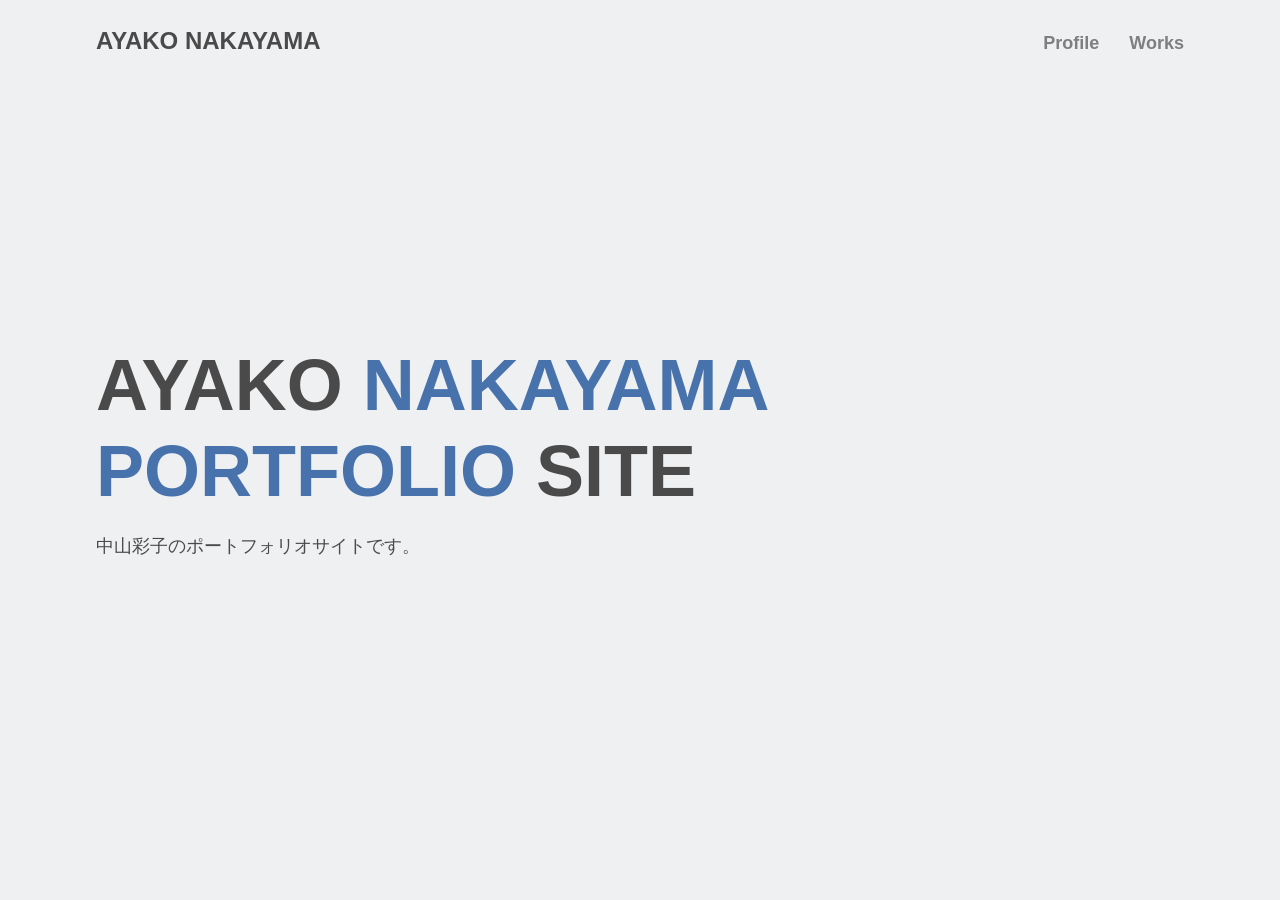
==== commit 7e2997d4: "padding調性" ====
--- a/index.html
+++ b/index.html
@@ -31,7 +31,7 @@
     </header>
     <main>
         <section class="top">
-            <h2 class="wide">AYAKO <span class="blue">NAKAYAMA</span><br><span class="blue">PORTFOLIO</span> SITE</h2>
+            <h2 class="">AYAKO <span class="blue">NAKAYAMA</span><br><span class="blue">PORTFOLIO</span> SITE</h2>
             <p>中山彩子のポートフォリオサイトです。</p>
         </section>
     </main>
--- a/css/style.css
+++ b/css/style.css
@@ -4,8 +4,7 @@
     padding: 0;
     margin: 0;
     box-sizing: border-box;
-    font-family: 'Calisto MT', -apple-system, Segoe UI, Helvetica Neue, Hiragino Kaku Gothic ProN, "メイリオ", meiryo, sans-serif;
-    font-family: 'Noto Serif JP', serif;
+    font-family: Arial, YuGothic, "Yu Gothic", "游ゴシック", "游ゴシック体", "ヒラギノ角ゴ Pro W3", "Hiragino Kaku Gothic Pro", メイリオ, Meiryo, sans-serif;
 }
 
 .profile,
@@ -23,7 +22,7 @@
     width: 100%; */
     margin: 0 auto;
     scroll-behavior: smooth;
-    background: #f0d8d8;
+    background: #EFF0F2;
     color: #e6004d;
     animation: fadein 1s forwards;
 
@@ -72,6 +71,7 @@
 }
 
 .logo h1 a {
+    font-family: Arial, sans-serif;
     font-size: 24px;
     color: #4a4a4a;
     text-decoration: none;
@@ -83,6 +83,7 @@
 }
 
 nav.pc ul li a {
+    font-family: Arial, sans-serif;
     font-size: 18px;
     color: #7f7f7f;
     text-decoration: none;
@@ -247,10 +248,11 @@
     justify-content: center;
     align-items: flex-start;
     text-align: left;
-    padding-left: 10%;
+    /* padding-left: 10%; */
 }
 
 .top h2 {
+    font-family: Arial, sans-serif;
     font-size: 72px;
     color: #4a4a4a;
     line-height: 1.2;
@@ -258,7 +260,7 @@
 }
 
 .top h2 .blue {
-    color: #4285f4; /* Google Blue */
+    color: #4772AB; /* Google Blue */
 }
 
 .top p {
@@ -299,10 +301,6 @@
 .works-main div {
     padding-top: 150px;
     height: 1800px;
-}
-
-.wide {
-    transform: scale(1, 0.6);
 }
 
 .tall {
@@ -335,15 +333,6 @@
     /* padding-left: 40px; */
 }
 
-.pr-r .wide,
-.thanks .wide,
-.hello .wide {
-    font-size: 85px;
-    line-height: 1em;
-    letter-spacing: -0.2em;
-    font-weight: bold;
-}
-
 .skill {
     position: relative;
     text-align: center;
@@ -351,8 +340,7 @@
 }
 
 .skill h3,
-.works h3,
-.wide.pro {
+.works h3 {
     font-size: 90px;
     opacity: 0.3;
     margin-bottom: -70px;
@@ -363,10 +351,6 @@
     padding: 20px 0;
     font-size: 120%;
     line-height: 4.2em;
-}
-
-.hello .wide.mini {
-    font-size: 390%;
 }
 
 .tab__panel-text h4 {
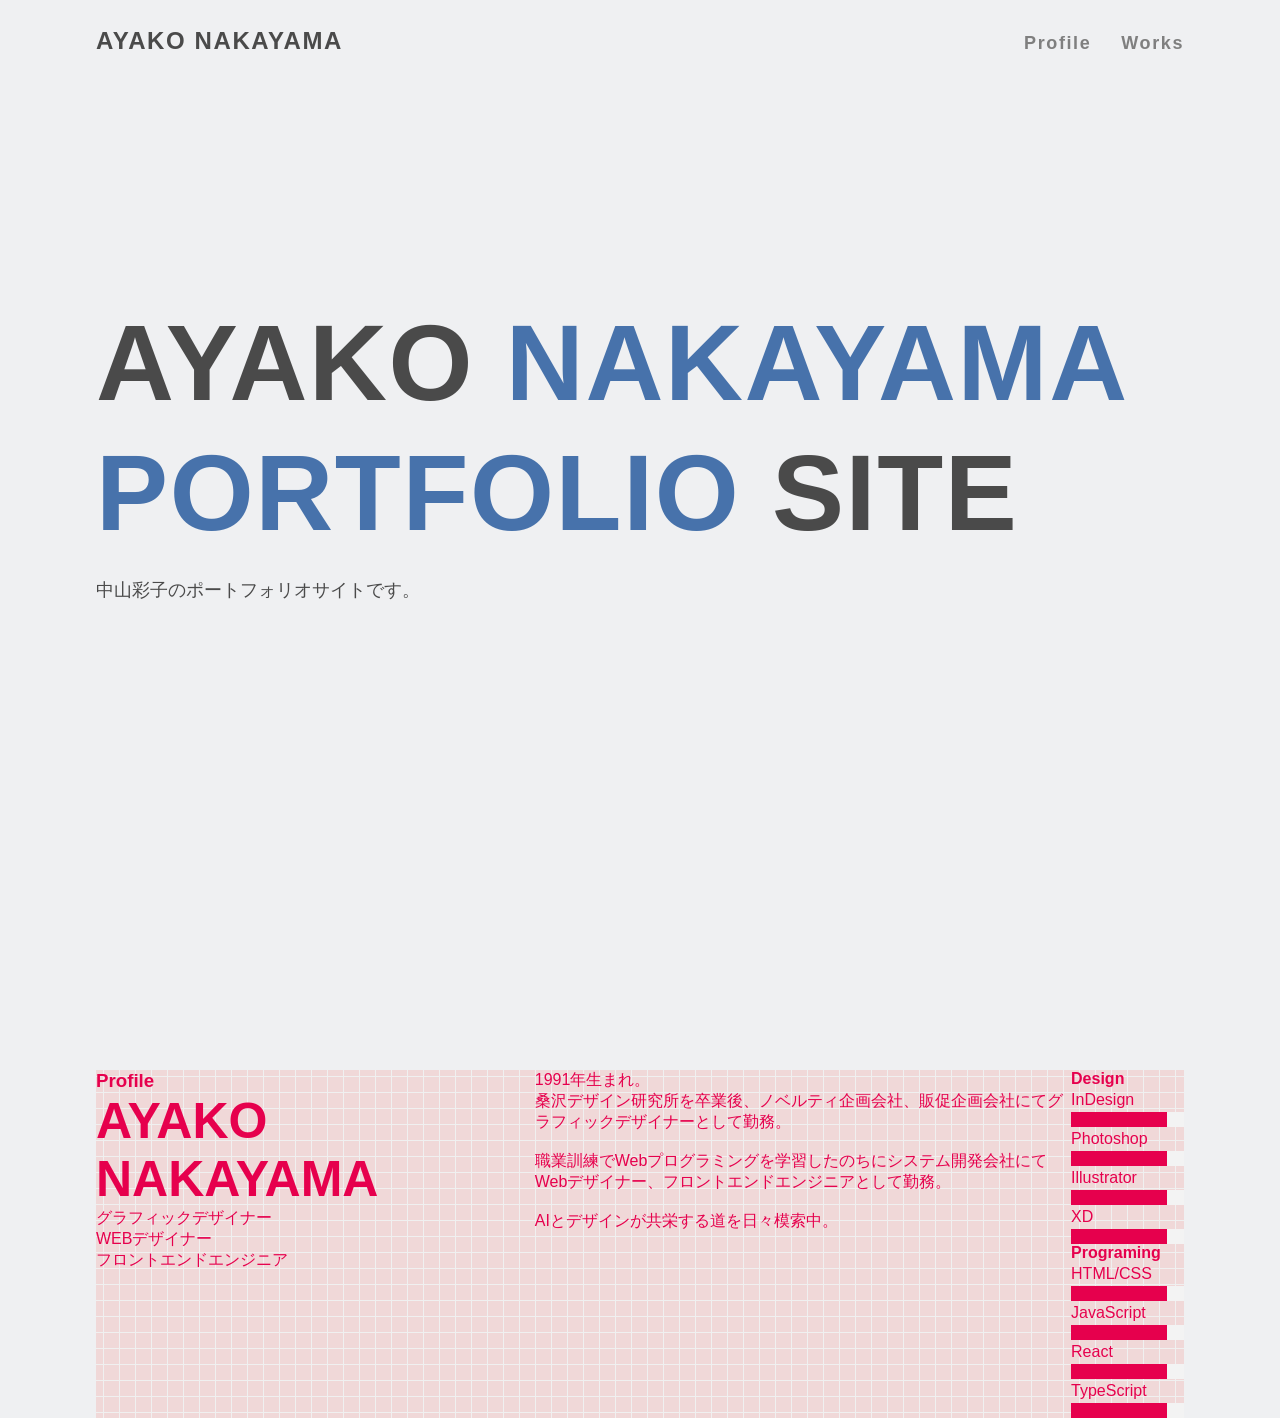
==== commit e3d6968b: "profile" ====
--- a/index.html
+++ b/index.html
@@ -34,6 +34,107 @@
             <h2 class="">AYAKO <span class="blue">NAKAYAMA</span><br><span class="blue">PORTFOLIO</span> SITE</h2>
             <p>中山彩子のポートフォリオサイトです。</p>
         </section>
+        <section id="profile" class="profile">
+            <div class="pr-l">
+                <div class="profile-title">
+                    <div class="profile-circle"></div>
+                    <h3>Profile</h3>
+                </div>
+                <h2>AYAKO <span class="blue">NAKAYAMA</span></h2>
+                <p>グラフィックデザイナー</p>
+                <p>WEBデザイナー</p>
+                <p>フロントエンドエンジニア</p>
+            </div>
+            <div class="pr-r">
+                <p>1991年生まれ。<br>
+                    桑沢デザイン研究所を卒業後、ノベルティ企画会社、販促企画会社にてグラフィックデザイナーとして勤務。<br>
+                    <br>
+                    職業訓練でWebプログラミングを学習したのちにシステム開発会社にてWebデザイナー、フロントエンドエンジニアとして勤務。<br>
+                    <br>
+                    AIとデザインが共栄する道を日々模索中。
+                </p>
+            </div>
+            <div class="skills-container">
+                <div class="skills-category">
+                    <h4>Design</h4>
+                    <div class="skill-item">
+                        <div class="skill-info">
+                            <span>InDesign</span>
+                            <span class="skill-percentage">85%</span>
+                        </div>
+                        <div class="skill-bar-container">
+                            <div class="skill-bar" style="width: 85%;"></div>
+                        </div>
+                    </div>
+                    <div class="skill-item">
+                        <div class="skill-info">
+                            <span>Photoshop</span>
+                            <span class="skill-percentage">85%</span>
+                        </div>
+                        <div class="skill-bar-container">
+                            <div class="skill-bar" style="width: 85%;"></div>
+                        </div>
+                    </div>
+                    <div class="skill-item">
+                        <div class="skill-info">
+                            <span>Illustrator</span>
+                            <span class="skill-percentage">85%</span>
+                        </div>
+                        <div class="skill-bar-container">
+                            <div class="skill-bar" style="width: 85%;"></div>
+                        </div>
+                    </div>
+                    <div class="skill-item">
+                        <div class="skill-info">
+                            <span>XD</span>
+                            <span class="skill-percentage">85%</span>
+                        </div>
+                        <div class="skill-bar-container">
+                            <div class="skill-bar" style="width: 85%;"></div>
+                        </div>
+                    </div>
+                </div>
+                <div class="skills-category">
+                    <h4>Programing</h4>
+                    <div class="skill-item">
+                        <div class="skill-info">
+                            <span>HTML/CSS</span>
+                            <span class="skill-percentage">85%</span>
+                        </div>
+                        <div class="skill-bar-container">
+                            <div class="skill-bar" style="width: 85%;"></div>
+                        </div>
+                    </div>
+                    <div class="skill-item">
+                        <div class="skill-info">
+                            <span>JavaScript</span>
+                            <span class="skill-percentage">85%</span>
+                        </div>
+                        <div class="skill-bar-container">
+                            <div class="skill-bar" style="width: 85%;"></div>
+                        </div>
+                    </div>
+                    <div class="skill-item">
+                        <div class="skill-info">
+                            <span>React</span>
+                            <span class="skill-percentage">85%</span>
+                        </div>
+                        <div class="skill-bar-container">
+                            <div class="skill-bar" style="width: 85%;"></div>
+                        </div>
+                    </div>
+                    <div class="skill-item">
+                        <div class="skill-info">
+                            <span>TypeScript</span>
+                            <span class="skill-percentage">85%</span>
+                        </div>
+                        <div class="skill-bar-container">
+                            <div class="skill-bar" style="width: 85%;"></div>
+                        </div>
+                    </div>
+                </div>
+            </div>
+        </section>
     </main>
     <script src="js/script.js"></script>
 </body>
--- a/css/style.css
+++ b/css/style.css
@@ -75,6 +75,7 @@
     font-size: 24px;
     color: #4a4a4a;
     text-decoration: none;
+    letter-spacing: 0.1rem;
 }
 
 nav.pc ul {
@@ -87,6 +88,7 @@
     font-size: 18px;
     color: #7f7f7f;
     text-decoration: none;
+    letter-spacing: 0.1rem;
 }
 
 /* .logo{
@@ -253,10 +255,11 @@
 
 .top h2 {
     font-family: Arial, sans-serif;
-    font-size: 72px;
+    font-size: 108px;
     color: #4a4a4a;
     line-height: 1.2;
     margin-bottom: 20px;
+    letter-spacing: 0.1rem;
 }
 
 .top h2 .blue {
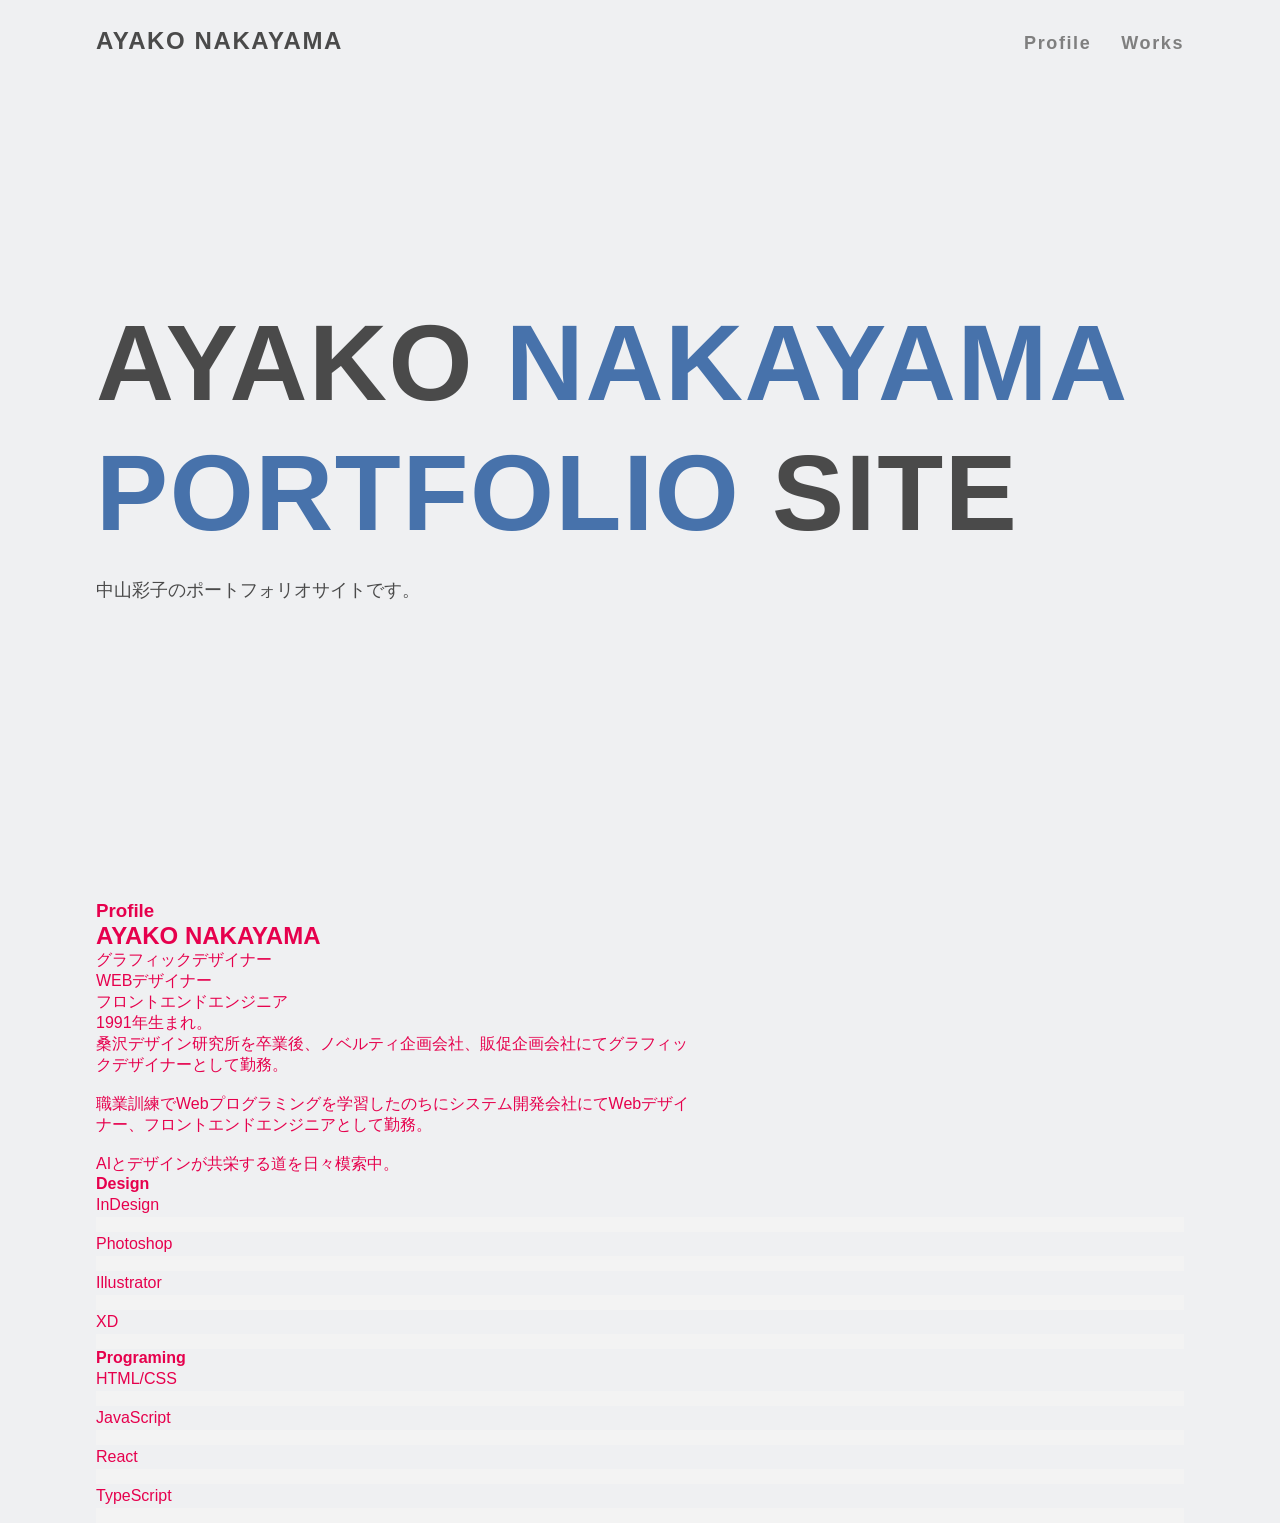
==== commit ba5e63f5: "ぷろ" ====
--- a/index.html
+++ b/index.html
@@ -34,7 +34,7 @@
             <h2 class="">AYAKO <span class="blue">NAKAYAMA</span><br><span class="blue">PORTFOLIO</span> SITE</h2>
             <p>中山彩子のポートフォリオサイトです。</p>
         </section>
-        <section id="profile" class="profile">
+        <section id="profile" class="about-me">
             <div class="pr-l">
                 <div class="profile-title">
                     <div class="profile-circle"></div>
@@ -63,7 +63,7 @@
                             <span class="skill-percentage">85%</span>
                         </div>
                         <div class="skill-bar-container">
-                            <div class="skill-bar" style="width: 85%;"></div>
+                            <div class="skill-bar" data-percentage="85"></div>
                         </div>
                     </div>
                     <div class="skill-item">
@@ -72,7 +72,7 @@
                             <span class="skill-percentage">85%</span>
                         </div>
                         <div class="skill-bar-container">
-                            <div class="skill-bar" style="width: 85%;"></div>
+                            <div class="skill-bar" data-percentage="85"></div>
                         </div>
                     </div>
                     <div class="skill-item">
@@ -81,7 +81,7 @@
                             <span class="skill-percentage">85%</span>
                         </div>
                         <div class="skill-bar-container">
-                            <div class="skill-bar" style="width: 85%;"></div>
+                            <div class="skill-bar" data-percentage="85"></div>
                         </div>
                     </div>
                     <div class="skill-item">
@@ -90,7 +90,7 @@
                             <span class="skill-percentage">85%</span>
                         </div>
                         <div class="skill-bar-container">
-                            <div class="skill-bar" style="width: 85%;"></div>
+                            <div class="skill-bar" data-percentage="85"></div>
                         </div>
                     </div>
                 </div>
@@ -102,7 +102,7 @@
                             <span class="skill-percentage">85%</span>
                         </div>
                         <div class="skill-bar-container">
-                            <div class="skill-bar" style="width: 85%;"></div>
+                            <div class="skill-bar" data-percentage="85"></div>
                         </div>
                     </div>
                     <div class="skill-item">
@@ -111,7 +111,7 @@
                             <span class="skill-percentage">85%</span>
                         </div>
                         <div class="skill-bar-container">
-                            <div class="skill-bar" style="width: 85%;"></div>
+                            <div class="skill-bar" data-percentage="85"></div>
                         </div>
                     </div>
                     <div class="skill-item">
@@ -120,7 +120,7 @@
                             <span class="skill-percentage">85%</span>
                         </div>
                         <div class="skill-bar-container">
-                            <div class="skill-bar" style="width: 85%;"></div>
+                            <div class="skill-bar" data-percentage="85"></div>
                         </div>
                     </div>
                     <div class="skill-item">
@@ -129,7 +129,7 @@
                             <span class="skill-percentage">85%</span>
                         </div>
                         <div class="skill-bar-container">
-                            <div class="skill-bar" style="width: 85%;"></div>
+                            <div class="skill-bar" data-percentage="85"></div>
                         </div>
                     </div>
                 </div>
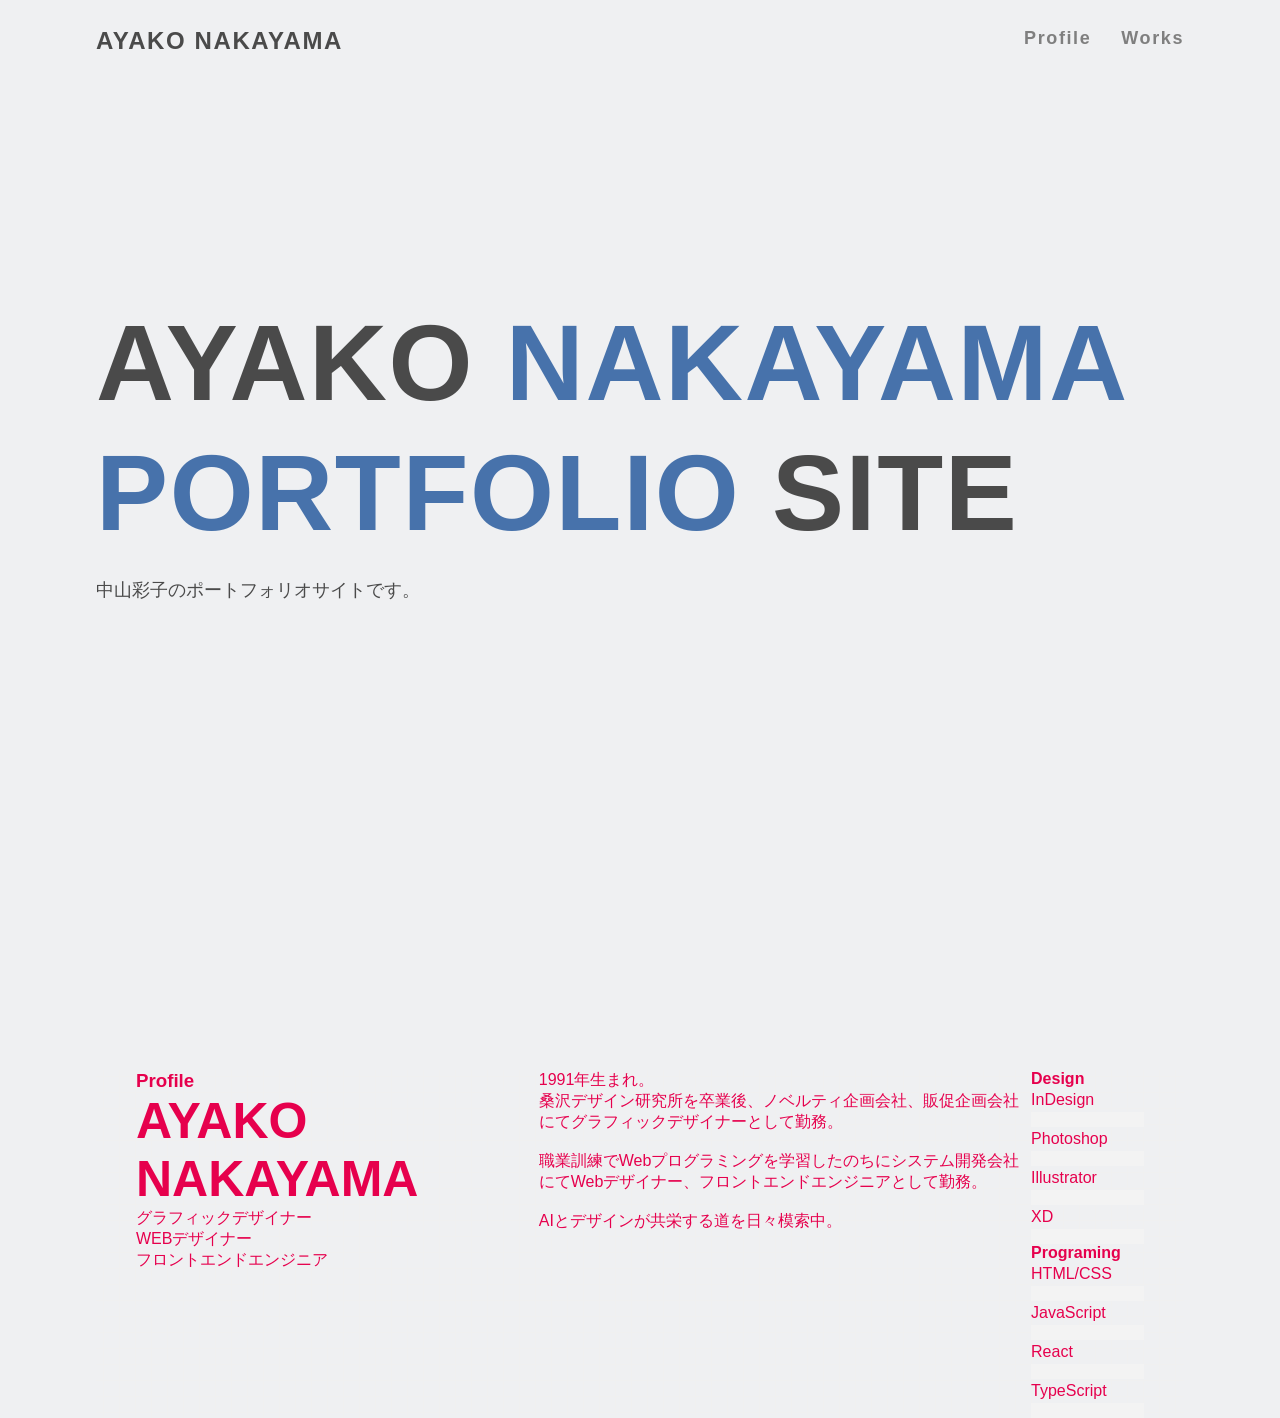
==== commit b65c5369: "削除" ====
--- a/index.html
+++ b/index.html
@@ -54,7 +54,7 @@
                     AIとデザインが共栄する道を日々模索中。
                 </p>
             </div>
-            <div class="skills-container">
+            <div class="skills">
                 <div class="skills-category">
                     <h4>Design</h4>
                     <div class="skill-item">
@@ -63,7 +63,7 @@
                             <span class="skill-percentage">85%</span>
                         </div>
                         <div class="skill-bar-container">
-                            <div class="skill-bar" data-percentage="85"></div>
+                            <div class="skill-bar" data-proficiency="85"></div>
                         </div>
                     </div>
                     <div class="skill-item">
@@ -72,7 +72,7 @@
                             <span class="skill-percentage">85%</span>
                         </div>
                         <div class="skill-bar-container">
-                            <div class="skill-bar" data-percentage="85"></div>
+                            <div class="skill-bar" data-proficiency="85"></div>
                         </div>
                     </div>
                     <div class="skill-item">
@@ -81,7 +81,7 @@
                             <span class="skill-percentage">85%</span>
                         </div>
                         <div class="skill-bar-container">
-                            <div class="skill-bar" data-percentage="85"></div>
+                            <div class="skill-bar" data-proficiency="85"></div>
                         </div>
                     </div>
                     <div class="skill-item">
@@ -90,7 +90,7 @@
                             <span class="skill-percentage">85%</span>
                         </div>
                         <div class="skill-bar-container">
-                            <div class="skill-bar" data-percentage="85"></div>
+                            <div class="skill-bar" data-proficiency="85"></div>
                         </div>
                     </div>
                 </div>
@@ -102,7 +102,7 @@
                             <span class="skill-percentage">85%</span>
                         </div>
                         <div class="skill-bar-container">
-                            <div class="skill-bar" data-percentage="85"></div>
+                            <div class="skill-bar" data-proficiency="85"></div>
                         </div>
                     </div>
                     <div class="skill-item">
@@ -111,7 +111,7 @@
                             <span class="skill-percentage">85%</span>
                         </div>
                         <div class="skill-bar-container">
-                            <div class="skill-bar" data-percentage="85"></div>
+                            <div class="skill-bar" data-proficiency="85"></div>
                         </div>
                     </div>
                     <div class="skill-item">
@@ -120,7 +120,7 @@
                             <span class="skill-percentage">85%</span>
                         </div>
                         <div class="skill-bar-container">
-                            <div class="skill-bar" data-percentage="85"></div>
+                            <div class="skill-bar" data-proficiency="85"></div>
                         </div>
                     </div>
                     <div class="skill-item">
@@ -129,7 +129,7 @@
                             <span class="skill-percentage">85%</span>
                         </div>
                         <div class="skill-bar-container">
-                            <div class="skill-bar" data-percentage="85"></div>
+                            <div class="skill-bar" data-proficiency="85"></div>
                         </div>
                     </div>
                 </div>
--- a/css/style.css
+++ b/css/style.css
@@ -7,7 +7,7 @@
     font-family: Arial, YuGothic, "Yu Gothic", "游ゴシック", "游ゴシック体", "ヒラギノ角ゴ Pro W3", "Hiragino Kaku Gothic Pro", メイリオ, Meiryo, sans-serif;
 }
 
-.profile,
+.about-me,
 .hello {
     background-image: linear-gradient(0deg, transparent calc(100% - 1px), #f0f0f0 calc(100% - 1px)),
         linear-gradient(90deg, transparent calc(100% - 1px), #f0f0f0 calc(100% - 1px));
@@ -18,14 +18,11 @@
 
 html,
 body {
-    /* height: auto;
-    width: 100%; */
     margin: 0 auto;
     scroll-behavior: smooth;
     background: #EFF0F2;
     color: #e6004d;
     animation: fadein 1s forwards;
-
 }
 
 @keyframes fadein {
@@ -52,7 +49,6 @@
 a {
     color: #e6004d;
     font-weight: bold;
-    /* text-decoration: none; */
 }
 
 header {
@@ -91,80 +87,15 @@
     letter-spacing: 0.1rem;
 }
 
-/* .logo{
-    transition: 0.5s;
-} */
-.logo h1 {
-    width: 100%;
-}
-
 .logo.to-top {
     width: 10%;
     padding-top: 23px;
-    /* padding-left: 20px; */
     z-index: 11;
     transition: 0.5s;
 }
 
-.logo.to-top img {
-    width: 125.73px;
-}
-
-.menu {
-    position: relative;
-    /* 初期状態では通常のフローに従う */
-    /* transition: position 0.5s ease, top 0.5s ease; */
-    /* background: #f0d8d8; */
-}
-
-.menu.to-top {
-    width: 85%;
-    margin: 23px auto 0 auto;
-    position: fixed;
-    top: 0;
-    left: 0;
-    right: 0;
-    z-index: 10;
-}
-
-.menu.to-top li .d-top,
-.logo.d-none {
-    display: none;
-}
-
-header img {
-    /* height: 100%; */
-}
-
-header,
-nav ul {
-    display: flex;
-    justify-content: space-between;
-    align-items: center;
-}
-
-nav ul {
-    /* justify-content: space-around; */
-    width: 100%;
-    max-width: 1600px;
-    font-size: 30px;
-    /* border-top: 3px #e6004d solid;
-    border-bottom: 3px #e6004d solid;
-    padding: 10px 20px; */
-}
-
-.menu div {
-    display: flex;
-}
-
-/* .menu div:nth-child(2){
-    width: 20%;
-    justify-content: space-between;
-} */
-/* ハンバーガーメニューアイコン */
 .hamburger {
     display: none;
-    /* PC画面では非表示 */
     margin: 40px;
     right: 0;
     cursor: pointer;
@@ -196,10 +127,8 @@
     transform: rotate(-45deg) translate(5px, -5px);
 }
 
-/* ハンバーガーメニューのスタイル */
 .menu-sp {
     display: none;
-    /* 初期状態では非表示 */
     position: fixed;
     top: 0;
     right: 0;
@@ -226,21 +155,8 @@
 }
 
 .menu-sp a {
-    /* text-decoration: none; */
     color: #e6004d;
     font-size: 24px;
-}
-
-.menu .wide li {
-    font-size: 30px;
-}
-
-.d-logo {
-    display: none;
-}
-
-.to-top .d-logo {
-    display: block;
 }
 
 .top {
@@ -250,7 +166,6 @@
     justify-content: center;
     align-items: flex-start;
     text-align: left;
-    /* padding-left: 10%; */
 }
 
 .top h2 {
@@ -263,7 +178,7 @@
 }
 
 .top h2 .blue {
-    color: #4772AB; /* Google Blue */
+    color: #4772AB;
 }
 
 .top p {
@@ -271,52 +186,16 @@
     color: #4a4a4a;
 }
 
-.profile,
-.kl-wrap {
+.about-me {
     display: flex;
     justify-content: space-between;
-    background-color: #f0d8d8;
-}
-
-.profile,
-.hello,
-footer {
+    background-color: #EFF0F2;
+    margin-top: 170px;
+    padding: 0 40px;
     position: relative;
 }
 
-.ki1,
-.ki2,
-.ki3,
-.ki4 {
-    position: absolute;
-}
-
-.profile,
-.works,
-.hello,
-.thanks {
-    width: 100%;
-    margin-top: 170px;
-    background-color: #f0d8d8;
-    /* height: 1800px; */
-}
-
-.works-main div {
-    padding-top: 150px;
-    height: 1800px;
-}
-
-.tall {
-    transform: scale(1.7, 1);
-}
-
-.tall li {
-    margin-right: 30px;
-}
-
-.pr-l,
-.kl-l,
-.kl-r {
+.pr-l {
     width: 45%;
 }
 
@@ -324,323 +203,66 @@
     width: 55%;
 }
 
-/* .works-main{
-    padding-top: 150px;
-    height: 2000px;
-} */
-.profile h2,
+.about-me h2,
 .works h2,
-.thanks h2,
-.works-main h2 {
+.thanks h2 {
     font-size: 50px;
-    /* padding-left: 40px; */
-}
-
-.skill {
-    position: relative;
-    text-align: center;
-    margin-bottom: 400px;
-}
-
-.skill h3,
-.works h3 {
-    font-size: 90px;
-    opacity: 0.3;
-    margin-bottom: -70px;
-    text-align: center;
-}
-
-.hello {
-    padding: 20px 0;
-    font-size: 120%;
-    line-height: 4.2em;
-}
-
-.tab__panel-text h4 {
-    font-size: 320%;
-    /*     font-family: Noto Sans JP , Source Han San , 源ノ角ゴシック; */
-    transform: scale(1, 0.8);
-    letter-spacing: -0.2em;
-    font-weight: bold;
-    line-height: 1.1;
-}
-
-.works img {
-    width: 100%;
-    /* border: 2px solid; */
-}
-
-.kl-wrap,
-.thanks {
-    background-color: #FFF;
-    border-radius: 20px;
-    padding: 40px;
-}
-
-.kl-wrap h4 {
-    font-size: 30px;
-}
-
-.tags {
-    display: flex;
-    flex-wrap: wrap;
-}
-
-.tags h5 {
-    color: #FFF;
-    font-weight: bold;
-    background: #e6004d;
-    padding: 5px 20px;
-    border-radius: 30px;
-    margin-right: 5px;
-    margin-top: 11px;
-}
-
-/* スキル全体を囲うdiv */
+}
+
 .skills {
     margin: 0;
-    /* 上下のマージンを指定 */
-}
-
-/* スキルの情報 */
+}
+
 .skill-info {
     display: flex;
     justify-content: space-between;
     font-size: 16px;
     line-height: 1.5;
-    /* margin-bottom: 10px; */
-}
-
-/* スキルの熟練度（パーセンテージ） */
+}
+
 .skill-percentage {
     opacity: 0;
-    /* 初期状態では透明に */
     transition: opacity 0.6s;
 }
 
-/* スキルバーの親要素 */
 .skill-bar-container {
     position: relative;
     width: 100%;
     height: 15px;
-    /* スキルバーの高さ */
     background-color: #f3f3f3;
-    /* スキルバーの背景色 */
     overflow: hidden;
 }
 
-/* スキルバー本体 */
 .skill-bar {
     position: absolute;
     top: 0;
     left: 0;
     height: 100%;
     width: 0;
-    /* 初期状態では0 */
     background-color: #e6004d;
-    /* スキルバーの色 */
     transition: width 3s cubic-bezier(0.22, 1, 0.36, 1);
-    /* スキルバーが伸びる速度を調整 */
-}
-
-.tab {
-    margin-bottom: 300px;
-}
-
-/* タブメニュー */
-.tab__menu {
-    display: flex;
-    /* align-items: flex-end; */
-    justify-content: space-between;
-    min-height: 50px;
-    padding: 0;
-    /* margin: 0 20px 0; */
-    width: 100%;
-}
-
-.tab__menu-item {
-    font-family: Noto Sans JP, Source Han San, 源ノ角ゴシック;
-    font-weight: bold;
-    list-style: none;
-    width: 27%;
-    padding: 10px;
-    text-align: center;
-    margin: 0 0 18px 0;
-    background-color: #f0d8d8;
-    border: 2px solid #e6004d;
-    border-radius: 50px;
-    cursor: pointer;
-    transition: all .3s;
-    /* アニメーション */
-}
-
-.graphic .tab__menu-item {
-    width: 23%;
-    font-size: 90%;
-}
-
-.graphic .tab__menu-item.is-active {
-    width: 30%;
-    font-size: 110%;
-}
-
-.tab__menu-item:last-of-type {
-    margin-right: 0px;
-}
-
-/* is-activeがついている時のスタイル */
-.tab__menu-item.is-active {
-    background-color: #e6004d;
-    color: #ffffff;
-    font-size: 120%;
-    width: 40%;
-}
-
-/* タブパネル */
-.tab__panel {
-    width: 100%;
-}
-
-.tab__panel-box a {
-    width: 55%;
-}
-
-.graphic .tab__panel-box img {
-    box-shadow: none;
-}
-
-.tab__panel-box001,
-.tab__panel-box002,
-.tab__panel-box003,
-.tab__panel-box004 {
-    display: none;
-}
-
-/* is-showがついている時のスタイル */
-.tab__panel-box.is-show {
-    display: flex;
-    justify-content: space-between;
-    margin-bottom: 50px;
-}
-
-.tab__panel-text {
-    width: 40%;
-}
-
-.graphic .tab__panel-text {
-    width: 37%;
-}
-
-.tab__panel-text p {
-    font-size: 105%;
-}
-
-.w-cat-wrap {
-    margin: 10px 0;
-}
-
-.w-cat-wrap>div {
-    display: flex;
-}
-
-.w-cat {
-    color: #FFF;
-    font-weight: bold;
-    background-color: #e6004d;
-    padding: 7px 20px;
-    border-radius: 50px;
-    font-family: Noto Sans JP, Source Han San, 源ノ角ゴシック;
-}
-
-.w-cat:hover,
-.tab__panel-box a:hover {
-    /* margin-top: 3px; */
-    opacity: 0.6;
-    transition: 0.5s;
-}
-
-.w-cat-wrap>div p {
-    font-family: Noto Sans JP, Source Han San, 源ノ角ゴシック;
-    margin: 10px;
-}
-
-.w-cat.des.ils {
-    background-color: #ff8c00;
-}
-
-.w-cat.des.xd {
-    background-color: #d633be;
-}
-
-a.w-cat {
-    display: flex;
-    justify-content: center;
-    align-items: center;
-    width: 100%;
-}
-
-a.w-cat img {
-    margin-right: 7px;
-    box-shadow: none;
-}
-
-/* スライダ― */
-.swiper {
-    width: 60%;
-    /* max-width: 800px; */
-    padding: 20px 0;
-    height: 580px;
-    margin: 0 !important;
-}
-
-.swiper-slide {
-    display: flex;
-    justify-content: center;
-    align-items: center;
-    width: 100%;
-    height: 100%;
-    /* overflow: hidden; */
-}
-
-.swiper-slide p {
-    color: #FFF;
-    font-weight: bold;
-    padding: 5px 10px;
-    background-color: #e6004d;
-    border-radius: 30px;
-    display: inline-block;
-    margin-top: 10px;
-}
-
-.swiper-slide img {
-    height: 500px;
-    cursor: pointer;
-    transition: transform 0.3s ease;
-    object-fit: contain;
-}
-
-.swiper-button-next,
-.swiper-button-prev {
-    color: #e6004d !important;
-}
-
-.swiper-pagination-bullet-active {
-    background-color: #e6004d !important;
-}
-
-.swiper-horizontal>.swiper-pagination-bullets,
-.swiper-pagination-bullets.swiper-pagination-horizontal {
-    bottom: 40px !important;
-}
-
-/* .swiper-slide img:hover {
-    transform: scale(1.05);
-} */
-
+}
+
+.works,
 .hello,
 .thanks {
-    margin-bottom: 1000px;
+    width: 100%;
+    margin-top: 170px;
+    background-color: #EFF0F2;
+    padding: 0 40px;
+}
+
+.works h3 {
+    font-size: 90px;
+    opacity: 0.3;
+    margin-bottom: -70px;
     text-align: center;
+}
+
+.hello {
+    padding: 20px 0;
+    font-size: 120%;
+    line-height: 4.2em;
 }
 
 footer {
@@ -666,14 +288,6 @@
 .frame-in.show {
     opacity: 1;
     transform: translateY(0);
-}
-
-.gr-wrap {
-    font-family: Arial, sans-serif;
-    display: flex;
-    flex-wrap: wrap;
-    gap: 10px;
-    justify-content: center;
 }
 
 .gallery {
@@ -754,30 +368,6 @@
     right: 10px;
 }
 
-table {
-    width: 100%;
-    border-collapse: collapse;
-}
-
-th,
-td {
-    border: 1px solid #f0d8d8;
-    text-align: center;
-    padding: 10px;
-}
-
-td:first-child,
-th:first-child {
-    background-color: #e6004d;
-    width: 30%;
-    color: #FFF;
-}
-
-td:last-child,
-th:last-child {
-    background-color: #FFF;
-    width: 70%;
-}
 .works-boxies{
     width: 100%;
     padding: 70px 100px;
@@ -808,10 +398,7 @@
     border-bottom: 3px solid;
     margin-bottom: 20px;
     padding-bottom: 10px;
-<<<<<<< HEAD
-=======
     text-align: center;
->>>>>>> a62259dc6a5283ffd3aa8edff300c26ab59e81b1
 }
 .works-box p{
     font-size: 110%;
@@ -825,16 +412,7 @@
 .thanks p{
     font-size: 120%;
 }
-@media screen and (max-width:1370px) {
-
-
-}
-
 @media screen and (max-width:768px) {
-
-    /* .menu-sp{
-        display: none!important;
-    } */
     body,
     header {
         width: 90%;
@@ -842,29 +420,15 @@
 
     .sp,
     .menu.sp,
-    .profile,
-    .kl-wrap,
+    .about-me,
     .works,
-    .tab,
-    .thanks,
-    .works-boxies{
+    .thanks{
         display: block;
     }
 
     .pr-l,
-    .pr-r,
-    .kl-l,
-    .kl-r ,
-    .works-box{
+    .pr-r{
         width: 100%;
-    }
-
-    .kl-l {
-        margin-bottom: 20px;
-    }
-
-    .pr-r .wide {
-        font-size: 64px;
     }
 
     .pr-r p {
@@ -915,105 +479,20 @@
         display: none;
     }
 
-    .tall li {
-        margin-right: 0;
-    }
-
-    .tab__menu,
-    .graphic .tab__menu {
-        display: block;
-        width: 100%;
-        margin: 0;
-    }
-
-    .tab__menu-item,
-    .graphic .tab__menu-item {
-        margin-bottom: 10px;
-        width: 100%;
-        padding: 5px;
-    }
-
-    .tab__menu-item.is-active,
-    .graphic .tab__menu-item.is-active {
-        width: 100%;
-        padding: 10px;
-    }
-
-    .works img.cat1 {
-        margin-top: -20px !important;
-        margin-left: 170px !important;
-        width: 50% !important;
-    }
-
-    .works img.cat2 {
-        margin-left: 230px !important;
-        width: 35% !important;
-    }
-
-    .tab__panel-text h4 {
-        font-size: 225%;
-    }
-
-    .works .ki1 {
-        top: -30px !important;
-    }
-    .works-boxies{
-        padding: 70px 40px;
-    }
-    .works-box:not(:last-child){
-        margin-bottom: 50px;
-    }
-
-    .profile .ki1,
-    profile .ki2 {
+    .about-me .ki1,
+    .about-me .ki2 {
         left: 0 !important;
     }
 
-    .profile .ki2 {
+    .about-me .ki2 {
         left: 90px !important;
     }
 
-    .tab__panel-box.is-show {
-        flex-direction: column;
-    }
-
-    .tab__panel-box a,
-    .tab__panel-text,
-    .graphic .tab__panel-text {
-        width: 100%;
-    }
-
-    .w-cat-wrap {
-        display: flex;
-        justify-content: space-between;
-        flex-wrap: wrap;
-    }
-
-    .w-cat-wrap {
-        /* margin: 10px 0; */
-    }
     .kira-1{
         top: 33%; left: 50%;
     }
     .kira-2{
         left: 50%; bottom: 35%;
-    }
-
-    br.pc {
-        display: none;
-    }
-
-    .swiper {
-        width: 100%;
-        height: 430px;
-    }
-
-    .swiper-slide img {
-        height: 320px;
-    }
-
-    .swiper-slide p {
-        margin-top: 0;
     }
 
     .gallery img {
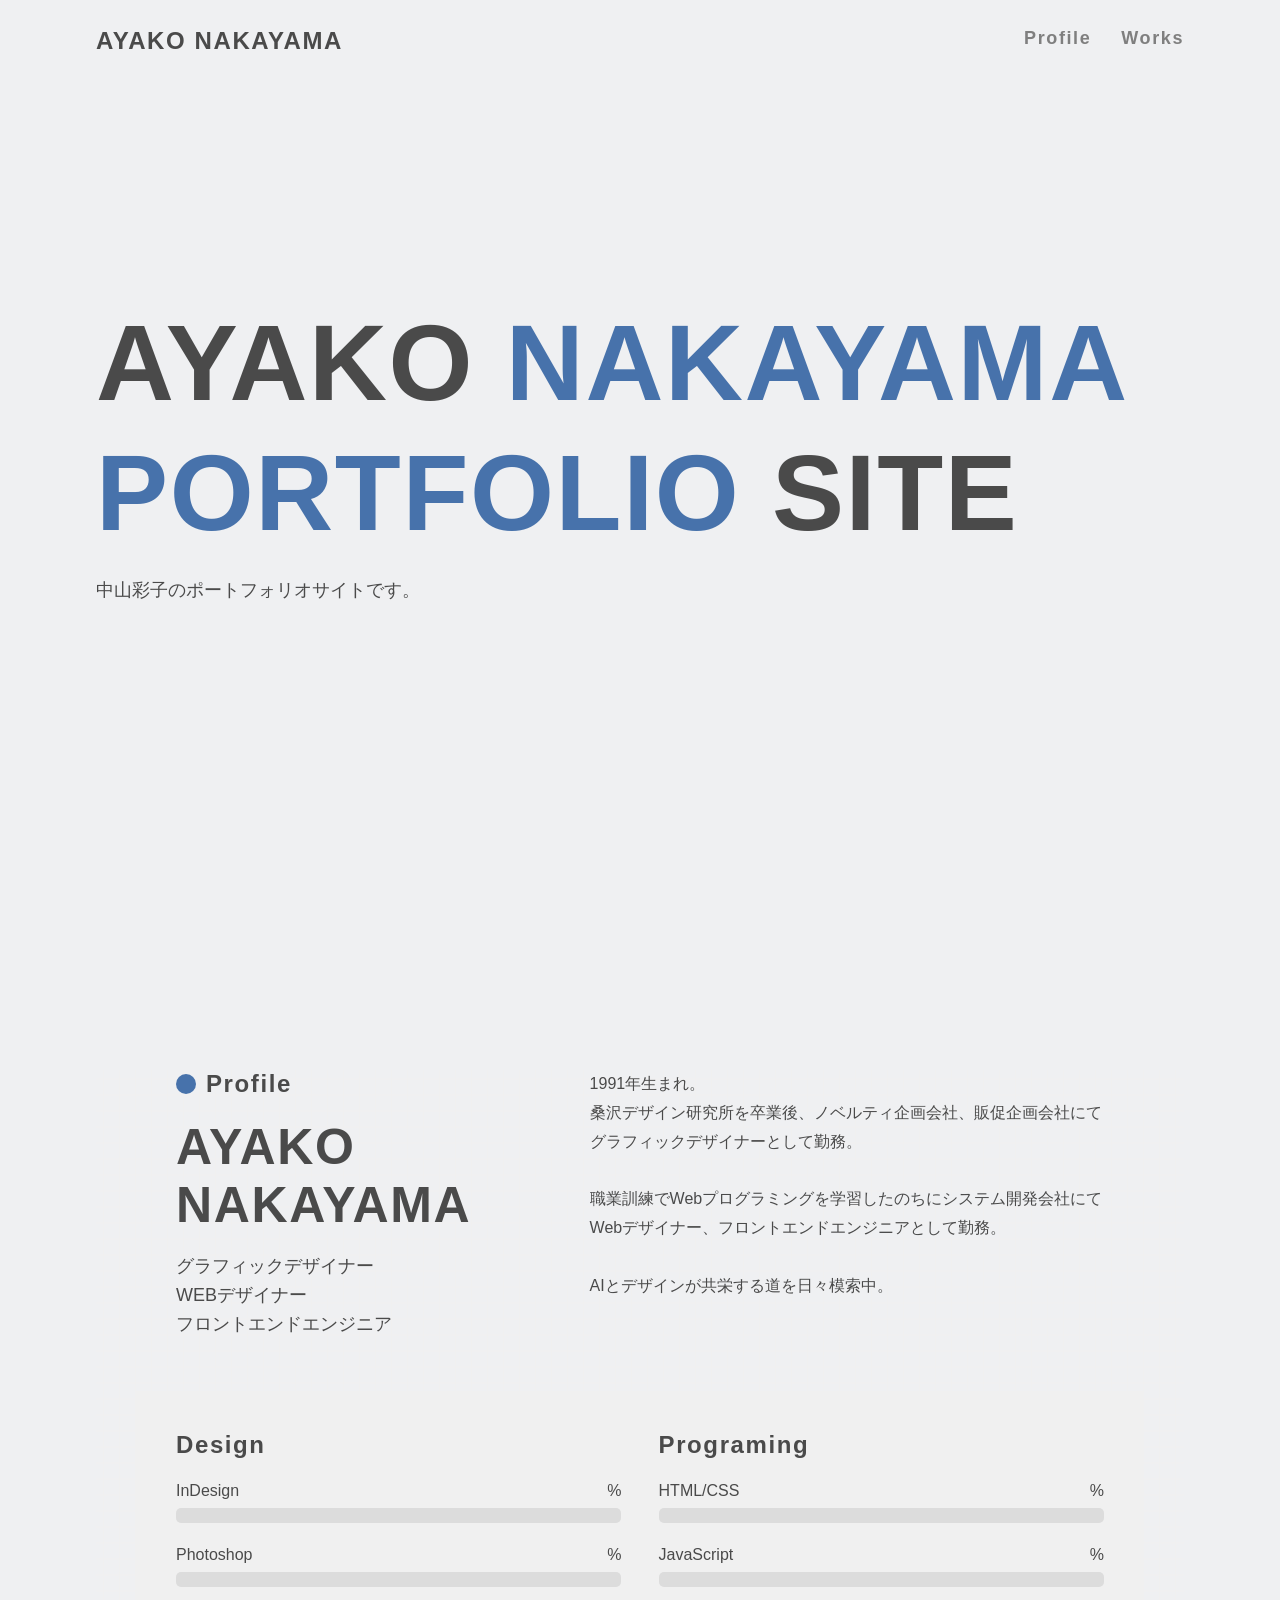
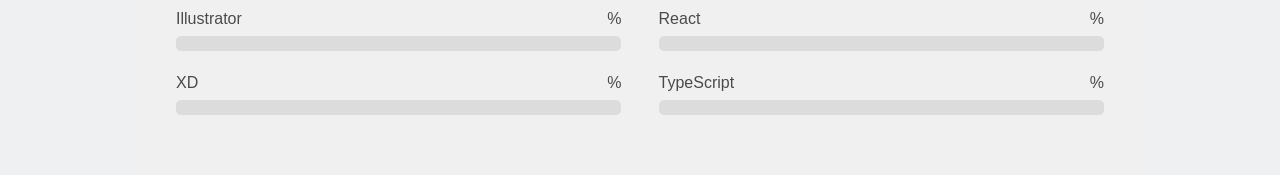
==== commit 597c3d2d: "ぷろふぃー" ====
--- a/index.html
+++ b/index.html
@@ -35,24 +35,26 @@
             <p>中山彩子のポートフォリオサイトです。</p>
         </section>
         <section id="profile" class="about-me">
-            <div class="pr-l">
-                <div class="profile-title">
-                    <div class="profile-circle"></div>
-                    <h3>Profile</h3>
+            <div class="profile-content">
+                <div class="pr-l">
+                    <div class="profile-title">
+                        <div class="profile-circle"></div>
+                        <h3>Profile</h3>
+                    </div>
+                    <h2>AYAKO <span class="blue">NAKAYAMA</span></h2>
+                    <p>グラフィックデザイナー</p>
+                    <p>WEBデザイナー</p>
+                    <p>フロントエンドエンジニア</p>
                 </div>
-                <h2>AYAKO <span class="blue">NAKAYAMA</span></h2>
-                <p>グラフィックデザイナー</p>
-                <p>WEBデザイナー</p>
-                <p>フロントエンドエンジニア</p>
-            </div>
-            <div class="pr-r">
-                <p>1991年生まれ。<br>
-                    桑沢デザイン研究所を卒業後、ノベルティ企画会社、販促企画会社にてグラフィックデザイナーとして勤務。<br>
-                    <br>
-                    職業訓練でWebプログラミングを学習したのちにシステム開発会社にてWebデザイナー、フロントエンドエンジニアとして勤務。<br>
-                    <br>
-                    AIとデザインが共栄する道を日々模索中。
-                </p>
+                <div class="pr-r">
+                    <p>1991年生まれ。<br>
+                        桑沢デザイン研究所を卒業後、ノベルティ企画会社、販促企画会社にてグラフィックデザイナーとして勤務。<br>
+                        <br>
+                        職業訓練でWebプログラミングを学習したのちにシステム開発会社にてWebデザイナー、フロントエンドエンジニアとして勤務。<br>
+                        <br>
+                        AIとデザインが共栄する道を日々模索中。
+                    </p>
+                </div>
             </div>
             <div class="skills">
                 <div class="skills-category">
@@ -60,7 +62,7 @@
                     <div class="skill-item">
                         <div class="skill-info">
                             <span>InDesign</span>
-                            <span class="skill-percentage">85%</span>
+                            <span class="skill-percentage countup">85</span>%
                         </div>
                         <div class="skill-bar-container">
                             <div class="skill-bar" data-proficiency="85"></div>
@@ -69,7 +71,7 @@
                     <div class="skill-item">
                         <div class="skill-info">
                             <span>Photoshop</span>
-                            <span class="skill-percentage">85%</span>
+                            <span class="skill-percentage countup">85</span>%
                         </div>
                         <div class="skill-bar-container">
                             <div class="skill-bar" data-proficiency="85"></div>
@@ -78,7 +80,7 @@
                     <div class="skill-item">
                         <div class="skill-info">
                             <span>Illustrator</span>
-                            <span class="skill-percentage">85%</span>
+                            <span class="skill-percentage countup">85</span>%
                         </div>
                         <div class="skill-bar-container">
                             <div class="skill-bar" data-proficiency="85"></div>
@@ -87,7 +89,7 @@
                     <div class="skill-item">
                         <div class="skill-info">
                             <span>XD</span>
-                            <span class="skill-percentage">85%</span>
+                            <span class="skill-percentage countup">85</span>%
                         </div>
                         <div class="skill-bar-container">
                             <div class="skill-bar" data-proficiency="85"></div>
@@ -99,7 +101,7 @@
                     <div class="skill-item">
                         <div class="skill-info">
                             <span>HTML/CSS</span>
-                            <span class="skill-percentage">85%</span>
+                            <span class="skill-percentage countup">85</span>%
                         </div>
                         <div class="skill-bar-container">
                             <div class="skill-bar" data-proficiency="85"></div>
@@ -108,7 +110,7 @@
                     <div class="skill-item">
                         <div class="skill-info">
                             <span>JavaScript</span>
-                            <span class="skill-percentage">85%</span>
+                            <span class="skill-percentage countup">85</span>%
                         </div>
                         <div class="skill-bar-container">
                             <div class="skill-bar" data-proficiency="85"></div>
@@ -117,7 +119,7 @@
                     <div class="skill-item">
                         <div class="skill-info">
                             <span>React</span>
-                            <span class="skill-percentage">85%</span>
+                            <span class="skill-percentage countup">85</span>%
                         </div>
                         <div class="skill-bar-container">
                             <div class="skill-bar" data-proficiency="85"></div>
@@ -126,7 +128,7 @@
                     <div class="skill-item">
                         <div class="skill-info">
                             <span>TypeScript</span>
-                            <span class="skill-percentage">85%</span>
+                            <span class="skill-percentage countup">85</span>%
                         </div>
                         <div class="skill-bar-container">
                             <div class="skill-bar" data-proficiency="85"></div>
--- a/css/style.css
+++ b/css/style.css
@@ -92,6 +92,27 @@
     padding-top: 23px;
     z-index: 11;
     transition: 0.5s;
+}
+
+.profile-title {
+    display: flex;
+    align-items: center;
+    margin-bottom: 20px;
+}
+
+.profile-circle {
+    width: 20px;
+    height: 20px;
+    background-color: #4772AB;
+    border-radius: 50%;
+    margin-right: 10px;
+}
+
+.profile-title h3 {
+    font-size: 24px;
+    color: #4a4a4a;
+    font-weight: bold;
+    letter-spacing: 0.1rem;
 }
 
 .hamburger {
@@ -186,9 +207,15 @@
     color: #4a4a4a;
 }
 
+.profile-content {
+    display: flex;
+    justify-content: space-between;
+    margin-bottom: 50px;
+}
+
 .about-me {
-    display: flex;
-    justify-content: space-between;
+    display: block;
+    /* Changed from flex to block as content inside is wrapped in .profile-content */
     background-color: #EFF0F2;
     margin-top: 170px;
     padding: 0 40px;
@@ -197,10 +224,34 @@
 
 .pr-l {
     width: 45%;
+    padding-left: 40px;
+}
+
+.pr-l h2 {
+    font-family: Arial, sans-serif;
+    font-size: 50px;
+    color: #4a4a4a;
+    letter-spacing: 0.1rem;
+    margin-bottom: 20px;
+}
+
+.pr-l p {
+    font-size: 18px;
+    color: #4a4a4a;
+    margin-bottom: 5px;
 }
 
 .pr-r {
     width: 55%;
+    padding-right: 40px;
+    text-align: left;
+}
+
+.pr-r p {
+    font-family: YuGothic, "Yu Gothic", "游ゴシック", "游ゴシック体", "ヒラギノ角ゴ Pro W3", "Hiragino Kaku Gothic Pro", メイリオ, Meiryo, sans-serif;
+    font-size: 16px;
+    color: #4a4a4a;
+    line-height: 1.8;
 }
 
 .about-me h2,
@@ -210,7 +261,26 @@
 }
 
 .skills {
-    margin: 0;
+    display: flex;
+    justify-content: space-between;
+    background-color: #f0f0f0;
+    padding: 40px;
+}
+
+.skills-category {
+    width: 48%;
+}
+
+.skills-category h4 {
+    font-family: Arial, sans-serif;
+    font-size: 24px;
+    color: #4a4a4a;
+    margin-bottom: 20px;
+    letter-spacing: 0.1rem;
+}
+
+.skill-item {
+    margin-bottom: 20px;
 }
 
 .skill-info {
@@ -218,6 +288,8 @@
     justify-content: space-between;
     font-size: 16px;
     line-height: 1.5;
+    color: #4a4a4a;
+    margin-bottom: 5px;
 }
 
 .skill-percentage {
@@ -229,8 +301,9 @@
     position: relative;
     width: 100%;
     height: 15px;
-    background-color: #f3f3f3;
+    background-color: #dcdcdc;
     overflow: hidden;
+    border-radius: 5px;
 }
 
 .skill-bar {
@@ -239,8 +312,9 @@
     left: 0;
     height: 100%;
     width: 0;
-    background-color: #e6004d;
+    background-color: #4772AB;
     transition: width 3s cubic-bezier(0.22, 1, 0.36, 1);
+    border-radius: 5px;
 }
 
 .works,
